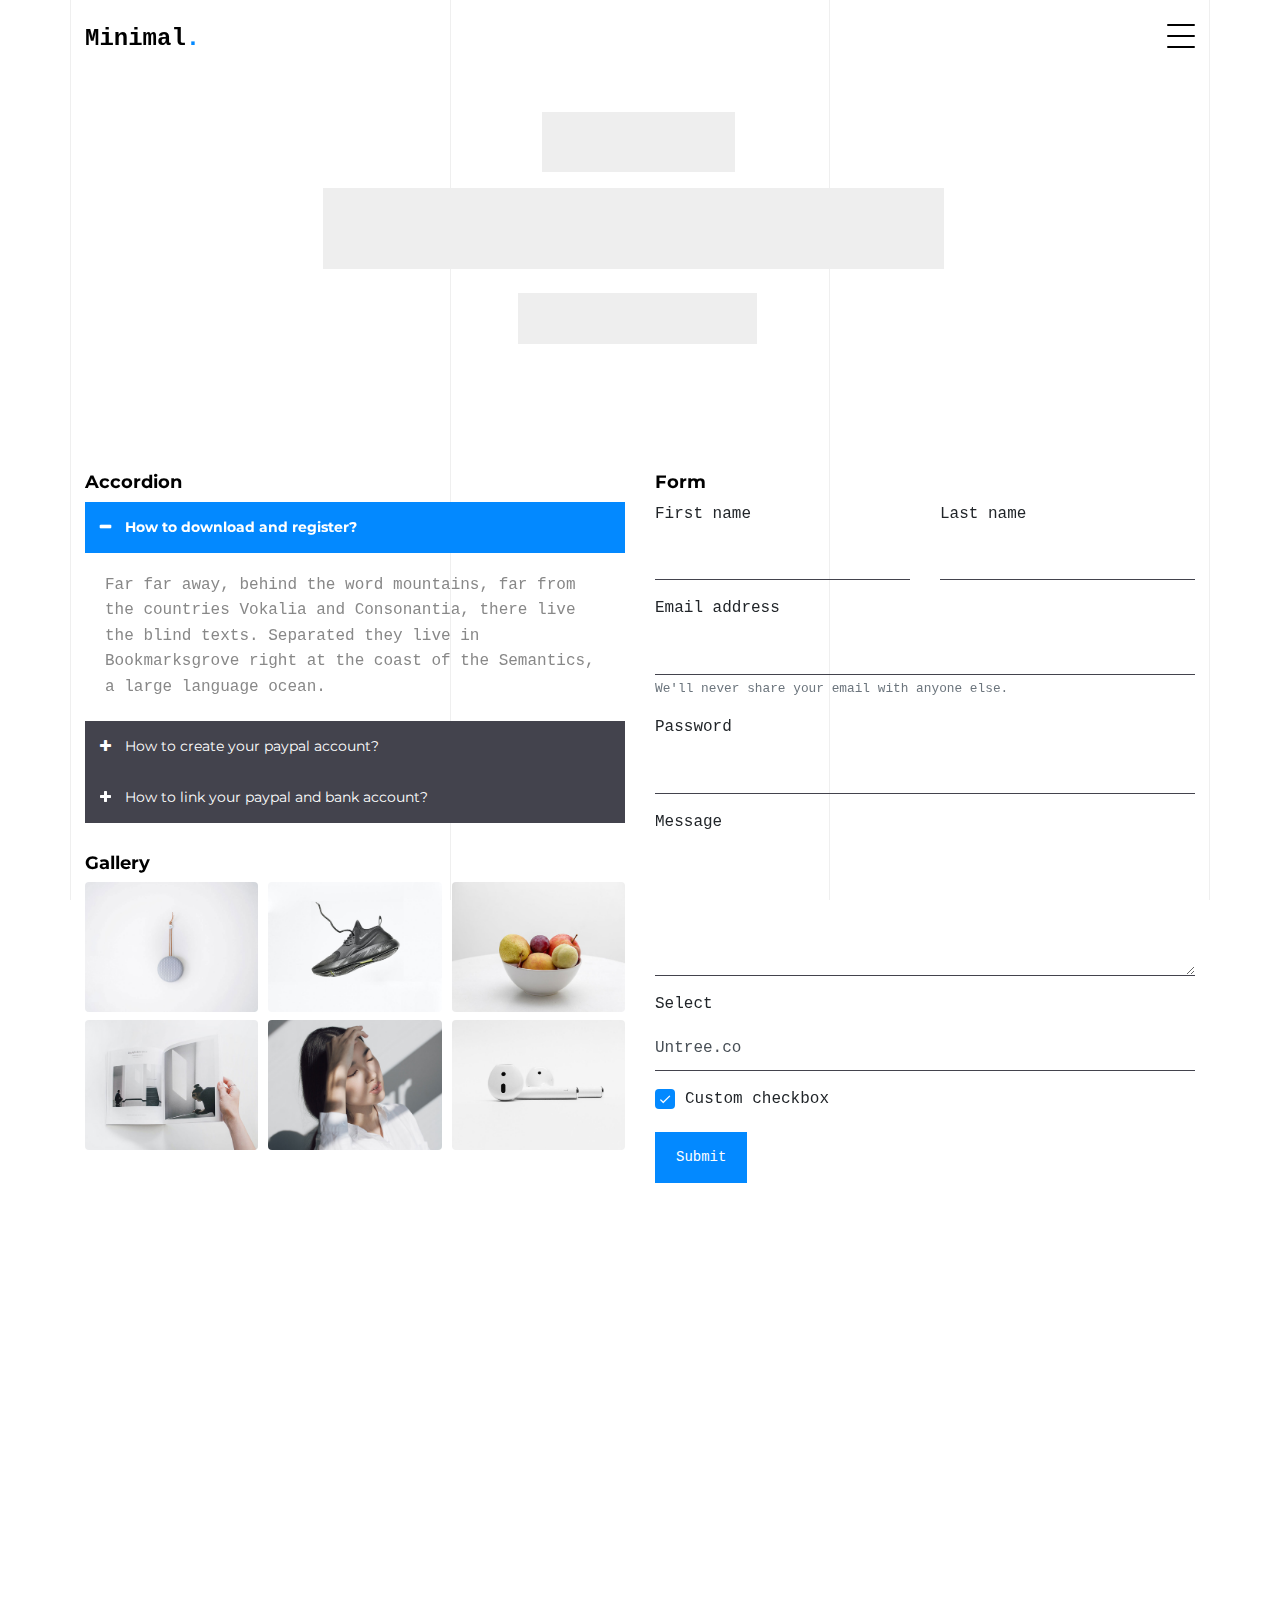
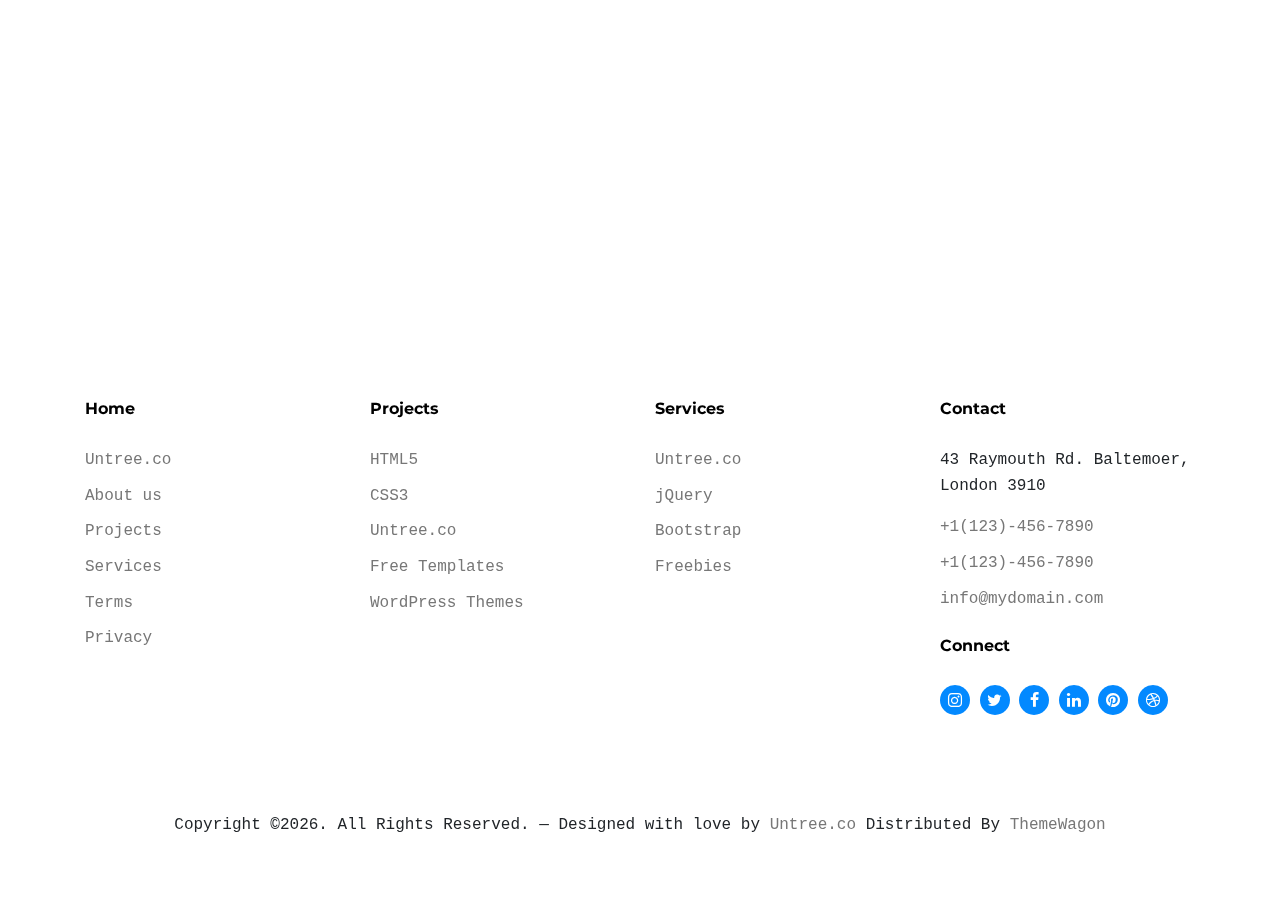
==== elements.html @ ade9a7e7 "Template Test" ====
<!-- /*
* Template Name: Minimal
* Template Author: Untree.co
* Author URI: https://untree.co/
* License: https://creativecommons.org/licenses/by/3.0/
*/ -->
<!doctype html>
<html lang="en">

<head>
  <meta charset="utf-8">
  <meta name="viewport" content="width=device-width, initial-scale=1, shrink-to-fit=no">
  <meta name="author" content="Untree.co">
  <link rel="shortcut icon" href="favicon.png">

  <meta name="description" content="" />
  <meta name="keywords" content="" />

  <link rel="preconnect" href="https://fonts.googleapis.com">
  <link rel="preconnect" href="https://fonts.gstatic.com" crossorigin>
  <link href="https://fonts.googleapis.com/css2?family=Montserrat:wght@400;700&family=PT+Mono&display=swap" rel="stylesheet">

  <link rel="stylesheet" href="css/bootstrap.min.css">
  <link rel="stylesheet" href="css/owl.carousel.min.css">
  <link rel="stylesheet" href="css/owl.theme.default.min.css">
  <link rel="stylesheet" href="css/jquery.fancybox.min.css">
  <link rel="stylesheet" href="fonts/icomoon/style.css">
  <link rel="stylesheet" href="fonts/flaticon/font/flaticon.css">
  <link rel="stylesheet" href="css/aos.css">
  <link rel="stylesheet" href="css/style.css">

  <title>Minimal Free HTML Template by Untree.co</title>
</head>

<body data-spy="scroll" data-target=".site-navbar-target" data-offset="100">

  <div class="lines-wrap">
    <div class="lines-inner">
      <div class="lines"></div>
    </div>
  </div>
  <!-- END lines -->

  <div class="site-mobile-menu site-navbar-target">
    <div class="site-mobile-menu-header">
      <div class="site-mobile-menu-close">
        <span class="icofont-close js-menu-toggle"></span>
      </div>
    </div>
    <div class="site-mobile-menu-body"></div>
  </div>
  
  <nav class="site-nav dark mb-5 site-navbar-target">
    <div class="container">
      <div class="site-navigation">
        <a href="index.html" class="logo m-0">Minimal<span class="text-primary">.</span></a>

        <ul class="js-clone-nav d-none d-lg-inline-none site-menu float-right site-nav-wrap">
          <li><a href="index.html#home-section" class="nav-link active">Home</a></li>
          <li><a href="index.html#portfolio-section">Portfolio</a></li>

          <li class="has-children">
            <a href="index.html#about-section">About</a>
            <ul class="dropdown">
              <li><a href="elements.html">Elements</a></li>
              <li class="has-children">
                <a href="#">Menu Two</a>
                <ul class="dropdown">
                  <li><a href="#">Sub Menu One</a></li>
                  <li><a href="#">Sub Menu Two</a></li>
                  <li><a href="#">Sub Menu Three</a></li>
                </ul>
              </li>
              <li><a href="#">Menu Three</a></li>
            </ul>
          </li>
          <li><a href="index.html#services-section">Services</a></li>
          <li><a href="index.html#contact-section">Contact us</a></li>
        </ul>

        <a href="#" class="burger ml-auto float-right site-menu-toggle js-menu-toggle d-inline-block d-lg-inline-block" data-toggle="collapse" data-target="#main-navbar">
          <span></span>
        </a>

      </div>
    </div>
  </nav>



  <div class="untree_co-section pb-0" id="home-section">
    <div class="container">
      <div class="row justify-content-center text-center">
        <div class="col-md-7">
          <h1 class="heading gsap-reveal-hero mb-3"><strong>Elements</strong></h1>
          <h2 class="subheading gsap-reveal-hero mb-4">
            A minimal, clean, and AJAX driven free portfolio template created by the fine folks at <strong>Untree.co</strong>. Read our <a href="https://untree.co/license" target="_blank">template license</a> here.
          </h2>
          <p class="gsap-reveal-hero"><a href="https://untree.co/" target="_blank" class="btn btn-outline-black">More free templates here</a></p>    
        </div>
      </div>
      
    </div>
  </div>



  <div class="untree_co-section untree_co-section-4 padding-md">
    <div class="container">
      <div class="row">
        <div class="col-lg-12 mx-auto contents ">
          <div class="row">
            <div class="col-lg-6">
              <div class="custom-block" data-aos="fade-up">
                <h2 class="section-title text-black">Accordion</h2>
                <div class="custom-accordion" id="accordion_1">
                  <div class="accordion-item">
                    <h2 class="mb-0">
                      <button class="btn btn-link" type="button" data-toggle="collapse" data-target="#collapseOne" aria-expanded="true" aria-controls="collapseOne">How to download and register?</button>
                    </h2>

                    <div id="collapseOne" class="collapse show" aria-labelledby="headingOne" data-parent="#accordion_1">
                      <div class="accordion-body">
                        Far far away, behind the word mountains, far from the countries Vokalia and Consonantia, there live the blind texts. Separated they live in Bookmarksgrove right at the coast of the Semantics, a large language ocean.
                      </div>
                    </div>
                  </div> <!-- .accordion-item -->

                  <div class="accordion-item">
                    <h2 class="mb-0">
                      <button class="btn btn-link collapsed" type="button" data-toggle="collapse" data-target="#collapseTwo" aria-expanded="false" aria-controls="collapseTwo">How to create your paypal account?</button>
                    </h2>
                    <div id="collapseTwo" class="collapse" aria-labelledby="headingTwo" data-parent="#accordion_1">
                      <div class="accordion-body">
                        A small river named Duden flows by their place and supplies it with the necessary regelialia. It is a paradisematic country, in which roasted parts of sentences fly into your mouth.
                      </div>
                    </div>
                  </div> <!-- .accordion-item -->
                  <div class="accordion-item">
                    <h2 class="mb-0">
                      <button class="btn btn-link collapsed" type="button" data-toggle="collapse" data-target="#collapseThree" aria-expanded="false" aria-controls="collapseThree">How to link your paypal and bank account?</button>
                    </h2>

                    <div id="collapseThree" class="collapse" aria-labelledby="headingThree" data-parent="#accordion_1">
                      <div class="accordion-body">
                        When she reached the first hills of the Italic Mountains, she had a last view back on the skyline of her hometown Bookmarksgrove, the headline of Alphabet Village and the subline of her own road, the Line Lane. Pityful a rethoric question ran over her cheek, then she continued her way.
                      </div>
                    </div>

                  </div> <!-- .accordion-item -->

                </div>
              </div> <!-- END .custom-block -->
              <div class="custom-block" data-aos="fade-up">
                <h2 class="section-title text-black">Gallery</h2>
                <div class="row gutter-v2 gallery">
                  <div class="col-4">
                    <a href="images/gal_1.jpg" class="gal-item" data-fancybox="gal"><img src="images/gal_1.jpg" alt="Image" class="img-fluid"></a>
                  </div>
                  <div class="col-4">
                    <a href="images/gal_2.jpg" class="gal-item" data-fancybox="gal"><img src="images/gal_2.jpg" alt="Image" class="img-fluid"></a>
                  </div>
                  <div class="col-4">
                    <a href="images/gal_3.jpg" class="gal-item" data-fancybox="gal"><img src="images/gal_3.jpg" alt="Image" class="img-fluid"></a>
                  </div>
                  <div class="col-4">
                    <a href="images/gal_4.jpg" class="gal-item" data-fancybox="gal"><img src="images/gal_4.jpg" alt="Image" class="img-fluid"></a>
                  </div>
                  <div class="col-4">
                    <a href="images/gal_5.jpg" class="gal-item" data-fancybox="gal"><img src="images/gal_5.jpg" alt="Image" class="img-fluid"></a>
                  </div>
                  <div class="col-4">
                    <a href="images/gal_6.jpg" class="gal-item" data-fancybox="gal"><img src="images/gal_6.jpg" alt="Image" class="img-fluid"></a>
                  </div>
                </div>
              </div> <!-- END .custom-block -->

              <div class="custom-block" data-aos="fade-up">
                <h2 class="section-title text-black">Video</h2>

                <a href="https://vimeo.com/342333493" data-fancybox class="video-wrap">
                  <span class="play-wrap"><span class="icon-play"></span></span>
                  <img src="images/portfolio_1.jpg" alt="Image" class="img-fluid rounded">
                </a>
              </div> <!-- END .custom-block -->

              <div class="custom-block" data-aos="fade-up">
                <h2 class="section-title text-black mb-3">Check Unordered List</h2>

                <ul class="list-unstyled ul-check primary">
                  <li>Far far away, behind the word</li>
                  <li>Far from the countries Vokalia</li>
                  <li>Separated they live in Bookmarksgrove</li>
                </ul>

              </div> <!-- END .custom-block -->

            </div> <!-- /.col-lg-6 -->
            <div class="col-lg-6">
              <div class="custom-block" data-aos="fade-up" data-aos-delay="100">
                <h2 class="section-title text-black">Form</h2>
                <form class="contact-form">
                  <div class="row">
                    <div class="col-md-6">
                      <div class="form-group">
                        <label class="" for="fname">First name</label>
                        <input type="text" class="form-control" id="fname">
                      </div>
                    </div>
                    <div class="col-md-6">
                      <div class="form-group">
                        <label class="" for="lname">Last name</label>
                        <input type="text" class="form-control" id="lname">
                      </div>
                    </div>
                  </div>
                  <div class="form-group">
                    <label class="" for="email">Email address</label>
                    <input type="email" class="form-control" id="email" aria-describedby="emailHelp">
                    <small id="emailHelp" class="form-text text-muted">We'll never share your email with anyone else.</small>
                  </div>
                  <div class="form-group">
                    <label class="" for="password">Password</label>
                    <input type="password" class="form-control" id="password">
                  </div>
                  <div class="form-group">
                    <label class="" for="message">Message</label>
                    <textarea name="" class="form-control" id="message" cols="30" rows="5"></textarea>
                  </div>
                  <div class="form-group">
                    <label class="" for="select">Select</label>

                    <select name="" id="select" class="custom-select">
                      <option value="">Untree.co</option>
                      <option value="">Offers high quality free template</option>
                    </select>

                  </div>
                  <div class="form-group">
                    <label class="control control--checkbox">
                      <span class="caption">Custom checkbox</span>
                      <input type="checkbox" checked="checked" />
                      <div class="control__indicator"></div>
                    </label>
                  </div>
                  <button type="submit" class="btn btn-primary">Submit</button>
                </form>
              </div>

              <div class="custom-block" data-aos="fade-up">
                <h2 class="section-title text-black">Social Icons</h2>
                <ul class="list-unstyled social-icons light">
                  <li><a href="#"><span class="icon-facebook"></span></a></li>
                  <li><a href="#"><span class="icon-twitter"></span></a></li>
                  <li><a href="#"><span class="icon-linkedin"></span></a></li>
                  <li><a href="#"><span class="icon-google"></span></a></li>
                  <li><a href="#"><span class="icon-play"></span></a></li>
                </ul>
              </div> <!-- END .custom-block -->

              <div class="custom-block" data-aos="fade-up" data-aos-delay="100">
                <h2 class="section-title text-black text-center">Slider</h2>
                <div class="owl-single owl-carousel no-nav">
                  <div class="testimonial mx-auto">
                    <figure class="img-wrap">
                      <img src="images/person_2.jpg" alt="Image" class="img-fluid">
                    </figure>
                    <h3 class="name text-white">Adam Aderson</h3>
                    <blockquote>
                      <p>&ldquo;There live the blind texts. Separated they live in Bookmarksgrove right at the coast of the Semantics, a large language ocean.&rdquo;</p>
                    </blockquote>
                  </div>

                  <div class="testimonial mx-auto">
                    <figure class="img-wrap">
                      <img src="images/person_3.jpg" alt="Image" class="img-fluid">
                    </figure>
                    <h3 class="name text-white">Lukas Devlin</h3>
                    <blockquote>
                      <p>&ldquo;There live the blind texts. Separated they live in Bookmarksgrove right at the coast of the Semantics, a large language ocean.&rdquo;</p>
                    </blockquote>
                  </div>

                  <div class="testimonial mx-auto">
                    <figure class="img-wrap">
                      <img src="images/person_4.jpg" alt="Image" class="img-fluid">
                    </figure>
                    <h3 class="name text-white">Kayla Bryant</h3>
                    <blockquote>
                      <p>&ldquo;There live the blind texts. Separated they live in Bookmarksgrove right at the coast of the Semantics, a large language ocean.&rdquo;</p>
                    </blockquote>
                  </div>

                </div>
              </div>
            </div> <!-- /.col-lg-6 -->
          </div> <!-- /.row -->    


        </div>
      </div>
    </div>
  </div>

  <div class="site-footer">
    <div class="container">

      <div class="row">
        <div class="col-lg-3">
          <div class="widget">
            <h3>Home</h3>
            <ul class="list-unstyled float-left links">
              <li><a href="#">Untree.co</a></li>
              <li><a href="#">About us</a></li>
              <li><a href="#">Projects</a></li>
              <li><a href="#">Services</a></li>
              <li><a href="#">Terms</a></li>
              <li><a href="#">Privacy</a></li>
            </ul>
          </div> <!-- /.widget -->
        </div> <!-- /.col-lg-3 -->

        <div class="col-lg-3">
          <div class="widget">
            <h3>Projects</h3>
            <ul class="list-unstyled float-left links">
              <li><a href="#">HTML5</a></li>
              <li><a href="#">CSS3</a></li>
              <li><a href="#">Untree.co</a></li>
              <li><a href="#">Free Templates</a></li>
              <li><a href="#">WordPress Themes</a></li>
            </ul>
          </div> <!-- /.widget -->
        </div> <!-- /.col-lg-3 -->

        <div class="col-lg-3">
          <div class="widget">
            <h3>Services</h3>
            <ul class="list-unstyled float-left links">
              <li><a href="#">Untree.co</a></li>
              <li><a href="#">jQuery</a></li>
              <li><a href="#">Bootstrap</a></li>
              <li><a href="#">Freebies</a></li>
            </ul>
          </div> <!-- /.widget -->
        </div> <!-- /.col-lg-3 -->


        <div class="col-lg-3">
          <div class="widget">
            <h3>Contact</h3>
            <address>43 Raymouth Rd. Baltemoer, London 3910</address>
            <ul class="list-unstyled links mb-4">
              <li><a href="tel://11234567890">+1(123)-456-7890</a></li>
              <li><a href="tel://11234567890">+1(123)-456-7890</a></li>
              <li><a href="mailto:info@mydomain.com">info@mydomain.com</a></li>
            </ul>

            <h3>Connect</h3>
            <ul class="list-unstyled social">
              <li><a href="#"><span class="icon-instagram"></span></a></li>
              <li><a href="#"><span class="icon-twitter"></span></a></li>
              <li><a href="#"><span class="icon-facebook"></span></a></li>
              <li><a href="#"><span class="icon-linkedin"></span></a></li>
              <li><a href="#"><span class="icon-pinterest"></span></a></li>
              <li><a href="#"><span class="icon-dribbble"></span></a></li>
            </ul>

          </div> <!-- /.widget -->
        </div> <!-- /.col-lg-3 -->

      </div> <!-- /.row -->





      <div class="row mt-5">
        <div class="col-12 text-center">
          <!-- 
              **==========
              NOTE: 
              Please don't remove this copyright link unless you buy the license here https://untree.co/license/  

              **==========
            -->
            <p class="mb-0">Copyright &copy;<script>document.write(new Date().getFullYear());</script>. All Rights Reserved. &mdash; Designed with love by <a href="https://untree.co">Untree.co</a> Distributed By <a href="https://themewagon.com">ThemeWagon</a> <!-- License information: https://untree.co/license/ -->
            </p>

          </div>
        </div>
      </div> <!-- /.container -->
    </div> <!-- /.site-footer -->

    <div id="overlayer"></div>
    <div class="loader">
      <div class="spinner-border" role="status">
        <span class="sr-only">Loading...</span>
      </div>
    </div>

    <script src="js/jquery-3.4.1.min.js"></script>
    <script src="js/popper.min.js"></script>
    <script src="js/bootstrap.min.js"></script>
    <script src="js/owl.carousel.min.js"></script>
    <script src="js/jquery.animateNumber.min.js"></script>
    <script src="js/jquery.waypoints.min.js"></script>
    <script src="js/jquery.fancybox.min.js"></script>
    <script src="js/aos.js"></script>
    <script src="js/wave-animate.js"></script>
    <script src="js/circle-progress.js"></script>
    <script src="js/imagesloaded.pkgd.js"></script>
    <script src="js/isotope.pkgd.min.js"></script>
    <script src="js/jquery.easing.1.3.js"></script>
    <script src="js/TweenMax.min.js"></script>
    <script src="js/ScrollMagic.min.js"></script>
    <script src="js/scrollmagic.animation.gsap.min.js"></script>

    
    <script src="js/custom.js"></script>
    
  </body>

  </html>
---- fonts/icomoon/style.css ----
@font-face {
  font-family: 'icomoon';
  src:  url('fonts/icomoon.eot?10si43');
  src:  url('fonts/icomoon.eot?10si43#iefix') format('embedded-opentype'),
    url('fonts/icomoon.ttf?10si43') format('truetype'),
    url('fonts/icomoon.woff?10si43') format('woff'),
    url('fonts/icomoon.svg?10si43#icomoon') format('svg');
  font-weight: normal;
  font-style: normal;
}

[class^="icon-"], [class*=" icon-"] {
  /* use !important to prevent issues with browser extensions that change fonts */
  font-family: 'icomoon' !important;
  speak: none;
  font-style: normal;
  font-weight: normal;
  font-variant: normal;
  text-transform: none;
  line-height: 1;

  /* Better Font Rendering =========== */
  -webkit-font-smoothing: antialiased;
  -moz-osx-font-smoothing: grayscale;
}

.icon-asterisk:before {
  content: "\f069";
}
.icon-plus:before {
  content: "\f067";
}
.icon-question:before {
  content: "\f128";
}
.icon-minus:before {
  content: "\f068";
}
.icon-glass:before {
  content: "\f000";
}
.icon-music:before {
  content: "\f001";
}
.icon-search:before {
  content: "\f002";
}
.icon-envelope-o:before {
  content: "\f003";
}
.icon-heart:before {
  content: "\f004";
}
.icon-star:before {
  content: "\f005";
}
.icon-star-o:before {
  content: "\f006";
}
.icon-user:before {
  content: "\f007";
}
.icon-film:before {
  content: "\f008";
}
.icon-th-large:before {
  content: "\f009";
}
.icon-th:before {
  content: "\f00a";
}
.icon-th-list:before {
  content: "\f00b";
}
.icon-check:before {
  content: "\f00c";
}
.icon-close:before {
  content: "\f00d";
}
.icon-remove:before {
  content: "\f00d";
}
.icon-times:before {
  content: "\f00d";
}
.icon-search-plus:before {
  content: "\f00e";
}
.icon-search-minus:before {
  content: "\f010";
}
.icon-power-off:before {
  content: "\f011";
}
.icon-signal:before {
  content: "\f012";
}
.icon-cog:before {
  content: "\f013";
}
.icon-gear:before {
  content: "\f013";
}
.icon-trash-o:before {
  content: "\f014";
}
.icon-home:before {
  content: "\f015";
}
.icon-file-o:before {
  content: "\f016";
}
.icon-clock-o:before {
  content: "\f017";
}
.icon-road:before {
  content: "\f018";
}
.icon-download:before {
  content: "\f019";
}
.icon-arrow-circle-o-down:before {
  content: "\f01a";
}
.icon-arrow-circle-o-up:before {
  content: "\f01b";
}
.icon-inbox:before {
  content: "\f01c";
}
.icon-play-circle-o:before {
  content: "\f01d";
}
.icon-repeat:before {
  content: "\f01e";
}
.icon-rotate-right:before {
  content: "\f01e";
}
.icon-refresh:before {
  content: "\f021";
}
.icon-list-alt:before {
  content: "\f022";
}
.icon-lock:before {
  content: "\f023";
}
.icon-flag:before {
  content: "\f024";
}
.icon-headphones:before {
  content: "\f025";
}
.icon-volume-off:before {
  content: "\f026";
}
.icon-volume-down:before {
  content: "\f027";
}
.icon-volume-up:before {
  content: "\f028";
}
.icon-qrcode:before {
  content: "\f029";
}
.icon-barcode:before {
  content: "\f02a";
}
.icon-tag:before {
  content: "\f02b";
}
.icon-tags:before {
  content: "\f02c";
}
.icon-book:before {
  content: "\f02d";
}
.icon-bookmark:before {
  content: "\f02e";
}
.icon-print:before {
  content: "\f02f";
}
.icon-camera:before {
  content: "\f030";
}
.icon-font:before {
  content: "\f031";
}
.icon-bold:before {
  content: "\f032";
}
.icon-italic:before {
  content: "\f033";
}
.icon-text-height:before {
  content: "\f034";
}
.icon-text-width:before {
  content: "\f035";
}
.icon-align-left:before {
  content: "\f036";
}
.icon-align-center:before {
  content: "\f037";
}
.icon-align-right:before {
  content: "\f038";
}
.icon-align-justify:before {
  content: "\f039";
}
.icon-list:before {
  content: "\f03a";
}
.icon-dedent:before {
  content: "\f03b";
}
.icon-outdent:before {
  content: "\f03b";
}
.icon-indent:before {
  content: "\f03c";
}
.icon-video-camera:before {
  content: "\f03d";
}
.icon-image:before {
  content: "\f03e";
}
.icon-photo:before {
  content: "\f03e";
}
.icon-picture-o:before {
  content: "\f03e";
}
.icon-pencil:before {
  content: "\f040";
}
.icon-map-marker:before {
  content: "\f041";
}
.icon-adjust:before {
  content: "\f042";
}
.icon-tint:before {
  content: "\f043";
}
.icon-edit:before {
  content: "\f044";
}
.icon-pencil-square-o:before {
  content: "\f044";
}
.icon-share-square-o:before {
  content: "\f045";
}
.icon-check-square-o:before {
  content: "\f046";
}
.icon-arrows:before {
  content: "\f047";
}
.icon-step-backward:before {
  content: "\f048";
}
.icon-fast-backward:before {
  content: "\f049";
}
.icon-backward:before {
  content: "\f04a";
}
.icon-play:before {
  content: "\f04b";
}
.icon-pause:before {
  content: "\f04c";
}
.icon-stop:before {
  content: "\f04d";
}
.icon-forward:before {
  content: "\f04e";
}
.icon-fast-forward:before {
  content: "\f050";
}
.icon-step-forward:before {
  content: "\f051";
}
.icon-eject:before {
  content: "\f052";
}
.icon-chevron-left:before {
  content: "\f053";
}
.icon-chevron-right:before {
  content: "\f054";
}
.icon-plus-circle:before {
  content: "\f055";
}
.icon-minus-circle:before {
  content: "\f056";
}
.icon-times-circle:before {
  content: "\f057";
}
.icon-check-circle:before {
  content: "\f058";
}
.icon-question-circle:before {
  content: "\f059";
}
.icon-info-circle:before {
  content: "\f05a";
}
.icon-crosshairs:before {
  content: "\f05b";
}
.icon-times-circle-o:before {
  content: "\f05c";
}
.icon-check-circle-o:before {
  content: "\f05d";
}
.icon-ban:before {
  content: "\f05e";
}
.icon-arrow-left:before {
  content: "\f060";
}
.icon-arrow-right:before {
  content: "\f061";
}
.icon-arrow-up:before {
  content: "\f062";
}
.icon-arrow-down:before {
  content: "\f063";
}
.icon-mail-forward:before {
  content: "\f064";
}
.icon-share:before {
  content: "\f064";
}
.icon-expand:before {
  content: "\f065";
}
.icon-compress:before {
  content: "\f066";
}
.icon-exclamation-circle:before {
  content: "\f06a";
}
.icon-gift:before {
  content: "\f06b";
}
.icon-leaf:before {
  content: "\f06c";
}
.icon-fire:before {
  content: "\f06d";
}
.icon-eye:before {
  content: "\f06e";
}
.icon-eye-slash:before {
  content: "\f070";
}
.icon-exclamation-triangle:before {
  content: "\f071";
}
.icon-warning:before {
  content: "\f071";
}
.icon-plane:before {
  content: "\f072";
}
.icon-calendar:before {
  content: "\f073";
}
.icon-random:before {
  content: "\f074";
}
.icon-comment:before {
  content: "\f075";
}
.icon-magnet:before {
  content: "\f076";
}
.icon-chevron-up:before {
  content: "\f077";
}
.icon-chevron-down:before {
  content: "\f078";
}
.icon-retweet:before {
  content: "\f079";
}
.icon-shopping-cart:before {
  content: "\f07a";
}
.icon-folder:before {
  content: "\f07b";
}
.icon-folder-open:before {
  content: "\f07c";
}
.icon-arrows-v:before {
  content: "\f07d";
}
.icon-arrows-h:before {
  content: "\f07e";
}
.icon-bar-chart:before {
  content: "\f080";
}
.icon-bar-chart-o:before {
  content: "\f080";
}
.icon-twitter-square:before {
  content: "\f081";
}
.icon-facebook-square:before {
  content: "\f082";
}
.icon-camera-retro:before {
  content: "\f083";
}
.icon-key:before {
  content: "\f084";
}
.icon-cogs:before {
  content: "\f085";
}
.icon-gears:before {
  content: "\f085";
}
.icon-comments:before {
  content: "\f086";
}
.icon-thumbs-o-up:before {
  content: "\f087";
}
.icon-thumbs-o-down:before {
  content: "\f088";
}
.icon-star-half:before {
  content: "\f089";
}
.icon-heart-o:before {
  content: "\f08a";
}
.icon-sign-out:before {
  content: "\f08b";
}
.icon-linkedin-square:before {
  content: "\f08c";
}
.icon-thumb-tack:before {
  content: "\f08d";
}
.icon-external-link:before {
  content: "\f08e";
}
.icon-sign-in:before {
  content: "\f090";
}
.icon-trophy:before {
  content: "\f091";
}
.icon-github-square:before {
  content: "\f092";
}
.icon-upload:before {
  content: "\f093";
}
.icon-lemon-o:before {
  content: "\f094";
}
.icon-phone:before {
  content: "\f095";
}
.icon-square-o:before {
  content: "\f096";
}
.icon-bookmark-o:before {
  content: "\f097";
}
.icon-phone-square:before {
  content: "\f098";
}
.icon-twitter:before {
  content: "\f099";
}
.icon-facebook:before {
  content: "\f09a";
}
.icon-facebook-f:before {
  content: "\f09a";
}
.icon-github:before {
  content: "\f09b";
}
.icon-unlock:before {
  content: "\f09c";
}
.icon-credit-card:before {
  content: "\f09d";
}
.icon-feed:before {
  content: "\f09e";
}
.icon-rss:before {
  content: "\f09e";
}
.icon-hdd-o:before {
  content: "\f0a0";
}
.icon-bullhorn:before {
  content: "\f0a1";
}
.icon-bell-o:before {
  content: "\f0a2";
}
.icon-certificate:before {
  content: "\f0a3";
}
.icon-hand-o-right:before {
  content: "\f0a4";
}
.icon-hand-o-left:before {
  content: "\f0a5";
}
.icon-hand-o-up:before {
  content: "\f0a6";
}
.icon-hand-o-down:before {
  content: "\f0a7";
}
.icon-arrow-circle-left:before {
  content: "\f0a8";
}
.icon-arrow-circle-right:before {
  content: "\f0a9";
}
.icon-arrow-circle-up:before {
  content: "\f0aa";
}
.icon-arrow-circle-down:before {
  content: "\f0ab";
}
.icon-globe:before {
  content: "\f0ac";
}
.icon-wrench:before {
  content: "\f0ad";
}
.icon-tasks:before {
  content: "\f0ae";
}
.icon-filter:before {
  content: "\f0b0";
}
.icon-briefcase:before {
  content: "\f0b1";
}
.icon-arrows-alt:before {
  content: "\f0b2";
}
.icon-group:before {
  content: "\f0c0";
}
.icon-users:before {
  content: "\f0c0";
}
.icon-chain:before {
  content: "\f0c1";
}
.icon-link:before {
  content: "\f0c1";
}
.icon-cloud:before {
  content: "\f0c2";
}
.icon-flask:before {
  content: "\f0c3";
}
.icon-cut:before {
  content: "\f0c4";
}
.icon-scissors:before {
  content: "\f0c4";
}
.icon-copy:before {
  content: "\f0c5";
}
.icon-files-o:before {
  content: "\f0c5";
}
.icon-paperclip:before {
  content: "\f0c6";
}
.icon-floppy-o:before {
  content: "\f0c7";
}
.icon-save:before {
  content: "\f0c7";
}
.icon-square:before {
  content: "\f0c8";
}
.icon-bars:before {
  content: "\f0c9";
}
.icon-navicon:before {
  content: "\f0c9";
}
.icon-reorder:before {
  content: "\f0c9";
}
.icon-list-ul:before {
  content: "\f0ca";
}
.icon-list-ol:before {
  content: "\f0cb";
}
.icon-strikethrough:before {
  content: "\f0cc";
}
.icon-underline:before {
  content: "\f0cd";
}
.icon-table:before {
  content: "\f0ce";
}
.icon-magic:before {
  content: "\f0d0";
}
.icon-truck:before {
  content: "\f0d1";
}
.icon-pinterest:before {
  content: "\f0d2";
}
.icon-pinterest-square:before {
  content: "\f0d3";
}
.icon-google-plus-square:before {
  content: "\f0d4";
}
.icon-google-plus:before {
  content: "\f0d5";
}
.icon-money:before {
  content: "\f0d6";
}
.icon-caret-down:before {
  content: "\f0d7";
}
.icon-caret-up:before {
  content: "\f0d8";
}
.icon-caret-left:before {
  content: "\f0d9";
}
.icon-caret-right:before {
  content: "\f0da";
}
.icon-columns:before {
  content: "\f0db";
}
.icon-sort:before {
  content: "\f0dc";
}
.icon-unsorted:before {
  content: "\f0dc";
}
.icon-sort-desc:before {
  content: "\f0dd";
}
.icon-sort-down:before {
  content: "\f0dd";
}
.icon-sort-asc:before {
  content: "\f0de";
}
.icon-sort-up:before {
  content: "\f0de";
}
.icon-envelope:before {
  content: "\f0e0";
}
.icon-linkedin:before {
  content: "\f0e1";
}
.icon-rotate-left:before {
  content: "\f0e2";
}
.icon-undo:before {
  content: "\f0e2";
}
.icon-gavel:before {
  content: "\f0e3";
}
.icon-legal:before {
  content: "\f0e3";
}
.icon-dashboard:before {
  content: "\f0e4";
}
.icon-tachometer:before {
  content: "\f0e4";
}
.icon-comment-o:before {
  content: "\f0e5";
}
.icon-comments-o:before {
  content: "\f0e6";
}
.icon-bolt:before {
  content: "\f0e7";
}
.icon-flash:before {
  content: "\f0e7";
}
.icon-sitemap:before {
  content: "\f0e8";
}
.icon-umbrella:before {
  content: "\f0e9";
}
.icon-clipboard:before {
  content: "\f0ea";
}
.icon-paste:before {
  content: "\f0ea";
}
.icon-lightbulb-o:before {
  content: "\f0eb";
}
.icon-exchange:before {
  content: "\f0ec";
}
.icon-cloud-download:before {
  content: "\f0ed";
}
.icon-cloud-upload:before {
  content: "\f0ee";
}
.icon-user-md:before {
  content: "\f0f0";
}
.icon-stethoscope:before {
  content: "\f0f1";
}
.icon-suitcase:before {
  content: "\f0f2";
}
.icon-bell:before {
  content: "\f0f3";
}
.icon-coffee:before {
  content: "\f0f4";
}
.icon-cutlery:before {
  content: "\f0f5";
}
.icon-file-text-o:before {
  content: "\f0f6";
}
.icon-building-o:before {
  content: "\f0f7";
}
.icon-hospital-o:before {
  content: "\f0f8";
}
.icon-ambulance:before {
  content: "\f0f9";
}
.icon-medkit:before {
  content: "\f0fa";
}
.icon-fighter-jet:before {
  content: "\f0fb";
}
.icon-beer:before {
  content: "\f0fc";
}
.icon-h-square:before {
  content: "\f0fd";
}
.icon-plus-square:before {
  content: "\f0fe";
}
.icon-angle-double-left:before {
  content: "\f100";
}
.icon-angle-double-right:before {
  content: "\f101";
}
.icon-angle-double-up:before {
  content: "\f102";
}
.icon-angle-double-down:before {
  content: "\f103";
}
.icon-angle-left:before {
  content: "\f104";
}
.icon-angle-right:before {
  content: "\f105";
}
.icon-angle-up:before {
  content: "\f106";
}
.icon-angle-down:before {
  content: "\f107";
}
.icon-desktop:before {
  content: "\f108";
}
.icon-laptop:before {
  content: "\f109";
}
.icon-tablet:before {
  content: "\f10a";
}
.icon-mobile:before {
  content: "\f10b";
}
.icon-mobile-phone:before {
  content: "\f10b";
}
.icon-circle-o:before {
  content: "\f10c";
}
.icon-quote-left:before {
  content: "\f10d";
}
.icon-quote-right:before {
  content: "\f10e";
}
.icon-spinner:before {
  content: "\f110";
}
.icon-circle:before {
  content: "\f111";
}
.icon-mail-reply:before {
  content: "\f112";
}
.icon-reply:before {
  content: "\f112";
}
.icon-github-alt:before {
  content: "\f113";
}
.icon-folder-o:before {
  content: "\f114";
}
.icon-folder-open-o:before {
  content: "\f115";
}
.icon-smile-o:before {
  content: "\f118";
}
.icon-frown-o:before {
  content: "\f119";
}
.icon-meh-o:before {
  content: "\f11a";
}
.icon-gamepad:before {
  content: "\f11b";
}
.icon-keyboard-o:before {
  content: "\f11c";
}
.icon-flag-o:before {
  content: "\f11d";
}
.icon-flag-checkered:before {
  content: "\f11e";
}
.icon-terminal:before {
  content: "\f120";
}
.icon-code:before {
  content: "\f121";
}
.icon-mail-reply-all:before {
  content: "\f122";
}
.icon-reply-all:before {
  content: "\f122";
}
.icon-star-half-empty:before {
  content: "\f123";
}
.icon-star-half-full:before {
  content: "\f123";
}
.icon-star-half-o:before {
  content: "\f123";
}
.icon-location-arrow:before {
  content: "\f124";
}
.icon-crop:before {
  content: "\f125";
}
.icon-code-fork:before {
  content: "\f126";
}
.icon-chain-broken:before {
  content: "\f127";
}
.icon-unlink:before {
  content: "\f127";
}
.icon-info:before {
  content: "\f129";
}
.icon-exclamation:before {
  content: "\f12a";
}
.icon-superscript:before {
  content: "\f12b";
}
.icon-subscript:before {
  content: "\f12c";
}
.icon-eraser:before {
  content: "\f12d";
}
.icon-puzzle-piece:before {
  content: "\f12e";
}
.icon-microphone:before {
  content: "\f130";
}
.icon-microphone-slash:before {
  content: "\f131";
}
.icon-shield:before {
  content: "\f132";
}
.icon-calendar-o:before {
  content: "\f133";
}
.icon-fire-extinguisher:before {
  content: "\f134";
}
.icon-rocket:before {
  content: "\f135";
}
.icon-maxcdn:before {
  content: "\f136";
}
.icon-chevron-circle-left:before {
  content: "\f137";
}
.icon-chevron-circle-right:before {
  content: "\f138";
}
.icon-chevron-circle-up:before {
  content: "\f139";
}
.icon-chevron-circle-down:before {
  content: "\f13a";
}
.icon-html5:before {
  content: "\f13b";
}
.icon-css3:before {
  content: "\f13c";
}
.icon-anchor:before {
  content: "\f13d";
}
.icon-unlock-alt:before {
  content: "\f13e";
}
.icon-bullseye:before {
  content: "\f140";
}
.icon-ellipsis-h:before {
  content: "\f141";
}
.icon-ellipsis-v:before {
  content: "\f142";
}
.icon-rss-square:before {
  content: "\f143";
}
.icon-play-circle:before {
  content: "\f144";
}
.icon-ticket:before {
  content: "\f145";
}
.icon-minus-square:before {
  content: "\f146";
}
.icon-minus-square-o:before {
  content: "\f147";
}
.icon-level-up:before {
  content: "\f148";
}
.icon-level-down:before {
  content: "\f149";
}
.icon-check-square:before {
  content: "\f14a";
}
.icon-pencil-square:before {
  content: "\f14b";
}
.icon-external-link-square:before {
  content: "\f14c";
}
.icon-share-square:before {
  content: "\f14d";
}
.icon-compass:before {
  content: "\f14e";
}
.icon-caret-square-o-down:before {
  content: "\f150";
}
.icon-toggle-down:before {
  content: "\f150";
}
.icon-caret-square-o-up:before {
  content: "\f151";
}
.icon-toggle-up:before {
  content: "\f151";
}
.icon-caret-square-o-right:before {
  content: "\f152";
}
.icon-toggle-right:before {
  content: "\f152";
}
.icon-eur:before {
  content: "\f153";
}
.icon-euro:before {
  content: "\f153";
}
.icon-gbp:before {
  content: "\f154";
}
.icon-dollar:before {
  content: "\f155";
}
.icon-usd:before {
  content: "\f155";
}
.icon-inr:before {
  content: "\f156";
}
.icon-rupee:before {
  content: "\f156";
}
.icon-cny:before {
  content: "\f157";
}
.icon-jpy:before {
  content: "\f157";
}
.icon-rmb:before {
  content: "\f157";
}
.icon-yen:before {
  content: "\f157";
}
.icon-rouble:before {
  content: "\f158";
}
.icon-rub:before {
  content: "\f158";
}
.icon-ruble:before {
  content: "\f158";
}
.icon-krw:before {
  content: "\f159";
}
.icon-won:before {
  content: "\f159";
}
.icon-bitcoin:before {
  content: "\f15a";
}
.icon-btc:before {
  content: "\f15a";
}
.icon-file:before {
  content: "\f15b";
}
.icon-file-text:before {
  content: "\f15c";
}
.icon-sort-alpha-asc:before {
  content: "\f15d";
}
.icon-sort-alpha-desc:before {
  content: "\f15e";
}
.icon-sort-amount-asc:before {
  content: "\f160";
}
.icon-sort-amount-desc:before {
  content: "\f161";
}
.icon-sort-numeric-asc:before {
  content: "\f162";
}
.icon-sort-numeric-desc:before {
  content: "\f163";
}
.icon-thumbs-up:before {
  content: "\f164";
}
.icon-thumbs-down:before {
  content: "\f165";
}
.icon-youtube-square:before {
  content: "\f166";
}
.icon-youtube:before {
  content: "\f167";
}
.icon-xing:before {
  content: "\f168";
}
.icon-xing-square:before {
  content: "\f169";
}
.icon-youtube-play:before {
  content: "\f16a";
}
.icon-dropbox:before {
  content: "\f16b";
}
.icon-stack-overflow:before {
  content: "\f16c";
}
.icon-instagram:before {
  content: "\f16d";
}
.icon-flickr:before {
  content: "\f16e";
}
.icon-adn:before {
  content: "\f170";
}
.icon-bitbucket:before {
  content: "\f171";
}
.icon-bitbucket-square:before {
  content: "\f172";
}
.icon-tumblr:before {
  content: "\f173";
}
.icon-tumblr-square:before {
  content: "\f174";
}
.icon-long-arrow-down:before {
  content: "\f175";
}
.icon-long-arrow-up:before {
  content: "\f176";
}
.icon-long-arrow-left:before {
  content: "\f177";
}
.icon-long-arrow-right:before {
  content: "\f178";
}
.icon-apple:before {
  content: "\f179";
}
.icon-windows:before {
  content: "\f17a";
}
.icon-android:before {
  content: "\f17b";
}
.icon-linux:before {
  content: "\f17c";
}
.icon-dribbble:before {
  content: "\f17d";
}
.icon-skype:before {
  content: "\f17e";
}
.icon-foursquare:before {
  content: "\f180";
}
.icon-trello:before {
  content: "\f181";
}
.icon-female:before {
  content: "\f182";
}
.icon-male:before {
  content: "\f183";
}
.icon-gittip:before {
  content: "\f184";
}
.icon-gratipay:before {
  content: "\f184";
}
.icon-sun-o:before {
  content: "\f185";
}
.icon-moon-o:before {
  content: "\f186";
}
.icon-archive:before {
  content: "\f187";
}
.icon-bug:before {
  content: "\f188";
}
.icon-vk:before {
  content: "\f189";
}
.icon-weibo:before {
  content: "\f18a";
}
.icon-renren:before {
  content: "\f18b";
}
.icon-pagelines:before {
  content: "\f18c";
}
.icon-stack-exchange:before {
  content: "\f18d";
}
.icon-arrow-circle-o-right:before {
  content: "\f18e";
}
.icon-arrow-circle-o-left:before {
  content: "\f190";
}
.icon-caret-square-o-left:before {
  content: "\f191";
}
.icon-toggle-left:before {
  content: "\f191";
}
.icon-dot-circle-o:before {
  content: "\f192";
}
.icon-wheelchair:before {
  content: "\f193";
}
.icon-vimeo-square:before {
  content: "\f194";
}
.icon-try:before {
  content: "\f195";
}
.icon-turkish-lira:before {
  content: "\f195";
}
.icon-plus-square-o:before {
  content: "\f196";
}
.icon-space-shuttle:before {
  content: "\f197";
}
.icon-slack:before {
  content: "\f198";
}
.icon-envelope-square:before {
  content: "\f199";
}
.icon-wordpress:before {
  content: "\f19a";
}
.icon-openid:before {
  content: "\f19b";
}
.icon-bank:before {
  content: "\f19c";
}
.icon-institution:before {
  content: "\f19c";
}
.icon-university:before {
  content: "\f19c";
}
.icon-graduation-cap:before {
  content: "\f19d";
}
.icon-mortar-board:before {
  content: "\f19d";
}
.icon-yahoo:before {
  content: "\f19e";
}
.icon-google:before {
  content: "\f1a0";
}
.icon-reddit:before {
  content: "\f1a1";
}
.icon-reddit-square:before {
  content: "\f1a2";
}
.icon-stumbleupon-circle:before {
  content: "\f1a3";
}
.icon-stumbleupon:before {
  content: "\f1a4";
}
.icon-delicious:before {
  content: "\f1a5";
}
.icon-digg:before {
  content: "\f1a6";
}
.icon-pied-piper-pp:before {
  content: "\f1a7";
}
.icon-pied-piper-alt:before {
  content: "\f1a8";
}
.icon-drupal:before {
  content: "\f1a9";
}
.icon-joomla:before {
  content: "\f1aa";
}
.icon-language:before {
  content: "\f1ab";
}
.icon-fax:before {
  content: "\f1ac";
}
.icon-building:before {
  content: "\f1ad";
}
.icon-child:before {
  content: "\f1ae";
}
.icon-paw:before {
  content: "\f1b0";
}
.icon-spoon:before {
  content: "\f1b1";
}
.icon-cube:before {
  content: "\f1b2";
}
.icon-cubes:before {
  content: "\f1b3";
}
.icon-behance:before {
  content: "\f1b4";
}
.icon-behance-square:before {
  content: "\f1b5";
}
.icon-steam:before {
  content: "\f1b6";
}
.icon-steam-square:before {
  content: "\f1b7";
}
.icon-recycle:before {
  content: "\f1b8";
}
.icon-automobile:before {
  content: "\f1b9";
}
.icon-car:before {
  content: "\f1b9";
}
.icon-cab:before {
  content: "\f1ba";
}
.icon-taxi:before {
  content: "\f1ba";
}
.icon-tree:before {
  content: "\f1bb";
}
.icon-spotify:before {
  content: "\f1bc";
}
.icon-deviantart:before {
  content: "\f1bd";
}
.icon-soundcloud:before {
  content: "\f1be";
}
.icon-database:before {
  content: "\f1c0";
}
.icon-file-pdf-o:before {
  content: "\f1c1";
}
.icon-file-word-o:before {
  content: "\f1c2";
}
.icon-file-excel-o:before {
  content: "\f1c3";
}
.icon-file-powerpoint-o:before {
  content: "\f1c4";
}
.icon-file-image-o:before {
  content: "\f1c5";
}
.icon-file-photo-o:before {
  content: "\f1c5";
}
.icon-file-picture-o:before {
  content: "\f1c5";
}
.icon-file-archive-o:before {
  content: "\f1c6";
}
.icon-file-zip-o:before {
  content: "\f1c6";
}
.icon-file-audio-o:before {
  content: "\f1c7";
}
.icon-file-sound-o:before {
  content: "\f1c7";
}
.icon-file-movie-o:before {
  content: "\f1c8";
}
.icon-file-video-o:before {
  content: "\f1c8";
}
.icon-file-code-o:before {
  content: "\f1c9";
}
.icon-vine:before {
  content: "\f1ca";
}
.icon-codepen:before {
  content: "\f1cb";
}
.icon-jsfiddle:before {
  content: "\f1cc";
}
.icon-life-bouy:before {
  content: "\f1cd";
}
.icon-life-buoy:before {
  content: "\f1cd";
}
.icon-life-ring:before {
  content: "\f1cd";
}
.icon-life-saver:before {
  content: "\f1cd";
}
.icon-support:before {
  content: "\f1cd";
}
.icon-circle-o-notch:before {
  content: "\f1ce";
}
.icon-ra:before {
  content: "\f1d0";
}
.icon-rebel:before {
  content: "\f1d0";
}
.icon-resistance:before {
  content: "\f1d0";
}
.icon-empire:before {
  content: "\f1d1";
}
.icon-ge:before {
  content: "\f1d1";
}
.icon-git-square:before {
  content: "\f1d2";
}
.icon-git:before {
  content: "\f1d3";
}
.icon-hacker-news:before {
  content: "\f1d4";
}
.icon-y-combinator-square:before {
  content: "\f1d4";
}
.icon-yc-square:before {
  content: "\f1d4";
}
.icon-tencent-weibo:before {
  content: "\f1d5";
}
.icon-qq:before {
  content: "\f1d6";
}
.icon-wechat:before {
  content: "\f1d7";
}
.icon-weixin:before {
  content: "\f1d7";
}
.icon-paper-plane:before {
  content: "\f1d8";
}
.icon-send:before {
  content: "\f1d8";
}
.icon-paper-plane-o:before {
  content: "\f1d9";
}
.icon-send-o:before {
  content: "\f1d9";
}
.icon-history:before {
  content: "\f1da";
}
.icon-circle-thin:before {
  content: "\f1db";
}
.icon-header:before {
  content: "\f1dc";
}
.icon-paragraph:before {
  content: "\f1dd";
}
.icon-sliders:before {
  content: "\f1de";
}
.icon-share-alt:before {
  content: "\f1e0";
}
.icon-share-alt-square:before {
  content: "\f1e1";
}
.icon-bomb:before {
  content: "\f1e2";
}
.icon-futbol-o:before {
  content: "\f1e3";
}
.icon-soccer-ball-o:before {
  content: "\f1e3";
}
.icon-tty:before {
  content: "\f1e4";
}
.icon-binoculars:before {
  content: "\f1e5";
}
.icon-plug:before {
  content: "\f1e6";
}
.icon-slideshare:before {
  content: "\f1e7";
}
.icon-twitch:before {
  content: "\f1e8";
}
.icon-yelp:before {
  content: "\f1e9";
}
.icon-newspaper-o:before {
  content: "\f1ea";
}
.icon-wifi:before {
  content: "\f1eb";
}
.icon-calculator:before {
  content: "\f1ec";
}
.icon-paypal:before {
  content: "\f1ed";
}
.icon-google-wallet:before {
  content: "\f1ee";
}
.icon-cc-visa:before {
  content: "\f1f0";
}
.icon-cc-mastercard:before {
  content: "\f1f1";
}
.icon-cc-discover:before {
  content: "\f1f2";
}
.icon-cc-amex:before {
  content: "\f1f3";
}
.icon-cc-paypal:before {
  content: "\f1f4";
}
.icon-cc-stripe:before {
  content: "\f1f5";
}
.icon-bell-slash:before {
  content: "\f1f6";
}
.icon-bell-slash-o:before {
  content: "\f1f7";
}
.icon-trash:before {
  content: "\f1f8";
}
.icon-copyright:before {
  content: "\f1f9";
}
.icon-at:before {
  content: "\f1fa";
}
.icon-eyedropper:before {
  content: "\f1fb";
}
.icon-paint-brush:before {
  content: "\f1fc";
}
.icon-birthday-cake:before {
  content: "\f1fd";
}
.icon-area-chart:before {
  content: "\f1fe";
}
.icon-pie-chart:before {
  content: "\f200";
}
.icon-line-chart:before {
  content: "\f201";
}
.icon-lastfm:before {
  content: "\f202";
}
.icon-lastfm-square:before {
  content: "\f203";
}
.icon-toggle-off:before {
  content: "\f204";
}
.icon-toggle-on:before {
  content: "\f205";
}
.icon-bicycle:before {
  content: "\f206";
}
.icon-bus:before {
  content: "\f207";
}
.icon-ioxhost:before {
  content: "\f208";
}
.icon-angellist:before {
  content: "\f209";
}
.icon-cc:before {
  content: "\f20a";
}
.icon-ils:before {
  content: "\f20b";
}
.icon-shekel:before {
  content: "\f20b";
}
.icon-sheqel:before {
  content: "\f20b";
}
.icon-meanpath:before {
  content: "\f20c";
}
.icon-buysellads:before {
  content: "\f20d";
}
.icon-connectdevelop:before {
  content: "\f20e";
}
.icon-dashcube:before {
  content: "\f210";
}
.icon-forumbee:before {
  content: "\f211";
}
.icon-leanpub:before {
  content: "\f212";
}
.icon-sellsy:before {
  content: "\f213";
}
.icon-shirtsinbulk:before {
  content: "\f214";
}
.icon-simplybuilt:before {
  content: "\f215";
}
.icon-skyatlas:before {
  content: "\f216";
}
.icon-cart-plus:before {
  content: "\f217";
}
.icon-cart-arrow-down:before {
  content: "\f218";
}
.icon-diamond:before {
  content: "\f219";
}
.icon-ship:before {
  content: "\f21a";
}
.icon-user-secret:before {
  content: "\f21b";
}
.icon-motorcycle:before {
  content: "\f21c";
}
.icon-street-view:before {
  content: "\f21d";
}
.icon-heartbeat:before {
  content: "\f21e";
}
.icon-venus:before {
  content: "\f221";
}
.icon-mars:before {
  content: "\f222";
}
.icon-mercury:before {
  content: "\f223";
}
.icon-intersex:before {
  content: "\f224";
}
.icon-transgender:before {
  content: "\f224";
}
.icon-transgender-alt:before {
  content: "\f225";
}
.icon-venus-double:before {
  content: "\f226";
}
.icon-mars-double:before {
  content: "\f227";
}
.icon-venus-mars:before {
  content: "\f228";
}
.icon-mars-stroke:before {
  content: "\f229";
}
.icon-mars-stroke-v:before {
  content: "\f22a";
}
.icon-mars-stroke-h:before {
  content: "\f22b";
}
.icon-neuter:before {
  content: "\f22c";
}
.icon-genderless:before {
  content: "\f22d";
}
.icon-facebook-official:before {
  content: "\f230";
}
.icon-pinterest-p:before {
  content: "\f231";
}
.icon-whatsapp:before {
  content: "\f232";
}
.icon-server:before {
  content: "\f233";
}
.icon-user-plus:before {
  content: "\f234";
}
.icon-user-times:before {
  content: "\f235";
}
.icon-bed:before {
  content: "\f236";
}
.icon-hotel:before {
  content: "\f236";
}
.icon-viacoin:before {
  content: "\f237";
}
.icon-train:before {
  content: "\f238";
}
.icon-subway:before {
  content: "\f239";
}
.icon-medium:before {
  content: "\f23a";
}
.icon-y-combinator:before {
  content: "\f23b";
}
.icon-yc:before {
  content: "\f23b";
}
.icon-optin-monster:before {
  content: "\f23c";
}
.icon-opencart:before {
  content: "\f23d";
}
.icon-expeditedssl:before {
  content: "\f23e";
}
.icon-battery:before {
  content: "\f240";
}
.icon-battery-4:before {
  content: "\f240";
}
.icon-battery-full:before {
  content: "\f240";
}
.icon-battery-3:before {
  content: "\f241";
}
.icon-battery-three-quarters:before {
  content: "\f241";
}
.icon-battery-2:before {
  content: "\f242";
}
.icon-battery-half:before {
  content: "\f242";
}
.icon-battery-1:before {
  content: "\f243";
}
.icon-battery-quarter:before {
  content: "\f243";
}
.icon-battery-0:before {
  content: "\f244";
}
.icon-battery-empty:before {
  content: "\f244";
}
.icon-mouse-pointer:before {
  content: "\f245";
}
.icon-i-cursor:before {
  content: "\f246";
}
.icon-object-group:before {
  content: "\f247";
}
.icon-object-ungroup:before {
  content: "\f248";
}
.icon-sticky-note:before {
  content: "\f249";
}
.icon-sticky-note-o:before {
  content: "\f24a";
}
.icon-cc-jcb:before {
  content: "\f24b";
}
.icon-cc-diners-club:before {
  content: "\f24c";
}
.icon-clone:before {
  content: "\f24d";
}
.icon-balance-scale:before {
  content: "\f24e";
}
.icon-hourglass-o:before {
  content: "\f250";
}
.icon-hourglass-1:before {
  content: "\f251";
}
.icon-hourglass-start:before {
  content: "\f251";
}
.icon-hourglass-2:before {
  content: "\f252";
}
.icon-hourglass-half:before {
  content: "\f252";
}
.icon-hourglass-3:before {
  content: "\f253";
}
.icon-hourglass-end:before {
  content: "\f253";
}
.icon-hourglass:before {
  content: "\f254";
}
.icon-hand-grab-o:before {
  content: "\f255";
}
.icon-hand-rock-o:before {
  content: "\f255";
}
.icon-hand-paper-o:before {
  content: "\f256";
}
.icon-hand-stop-o:before {
  content: "\f256";
}
.icon-hand-scissors-o:before {
  content: "\f257";
}
.icon-hand-lizard-o:before {
  content: "\f258";
}
.icon-hand-spock-o:before {
  content: "\f259";
}
.icon-hand-pointer-o:before {
  content: "\f25a";
}
.icon-hand-peace-o:before {
  content: "\f25b";
}
.icon-trademark:before {
  content: "\f25c";
}
.icon-registered:before {
  content: "\f25d";
}
.icon-creative-commons:before {
  content: "\f25e";
}
.icon-gg:before {
  content: "\f260";
}
.icon-gg-circle:before {
  content: "\f261";
}
.icon-tripadvisor:before {
  content: "\f262";
}
.icon-odnoklassniki:before {
  content: "\f263";
}
.icon-odnoklassniki-square:before {
  content: "\f264";
}
.icon-get-pocket:before {
  content: "\f265";
}
.icon-wikipedia-w:before {
  content: "\f266";
}
.icon-safari:before {
  content: "\f267";
}
.icon-chrome:before {
  content: "\f268";
}
.icon-firefox:before {
  content: "\f269";
}
.icon-opera:before {
  content: "\f26a";
}
.icon-internet-explorer:before {
  content: "\f26b";
}
.icon-television:before {
  content: "\f26c";
}
.icon-tv:before {
  content: "\f26c";
}
.icon-contao:before {
  content: "\f26d";
}
.icon-500px:before {
  content: "\f26e";
}
.icon-amazon:before {
  content: "\f270";
}
.icon-calendar-plus-o:before {
  content: "\f271";
}
.icon-calendar-minus-o:before {
  content: "\f272";
}
.icon-calendar-times-o:before {
  content: "\f273";
}
.icon-calendar-check-o:before {
  content: "\f274";
}
.icon-industry:before {
  content: "\f275";
}
.icon-map-pin:before {
  content: "\f276";
}
.icon-map-signs:before {
  content: "\f277";
}
.icon-map-o:before {
  content: "\f278";
}
.icon-map:before {
  content: "\f279";
}
.icon-commenting:before {
  content: "\f27a";
}
.icon-commenting-o:before {
  content: "\f27b";
}
.icon-houzz:before {
  content: "\f27c";
}
.icon-vimeo:before {
  content: "\f27d";
}
.icon-black-tie:before {
  content: "\f27e";
}
.icon-fonticons:before {
  content: "\f280";
}
.icon-reddit-alien:before {
  content: "\f281";
}
.icon-edge:before {
  content: "\f282";
}
.icon-credit-card-alt:before {
  content: "\f283";
}
.icon-codiepie:before {
  content: "\f284";
}
.icon-modx:before {
  content: "\f285";
}
.icon-fort-awesome:before {
  content: "\f286";
}
.icon-usb:before {
  content: "\f287";
}
.icon-product-hunt:before {
  content: "\f288";
}
.icon-mixcloud:before {
  content: "\f289";
}
.icon-scribd:before {
  content: "\f28a";
}
.icon-pause-circle:before {
  content: "\f28b";
}
.icon-pause-circle-o:before {
  content: "\f28c";
}
.icon-stop-circle:before {
  content: "\f28d";
}
.icon-stop-circle-o:before {
  content: "\f28e";
}
.icon-shopping-bag:before {
  content: "\f290";
}
.icon-shopping-basket:before {
  content: "\f291";
}
.icon-hashtag:before {
  content: "\f292";
}
.icon-bluetooth:before {
  content: "\f293";
}
.icon-bluetooth-b:before {
  content: "\f294";
}
.icon-percent:before {
  content: "\f295";
}
.icon-gitlab:before {
  content: "\f296";
}
.icon-wpbeginner:before {
  content: "\f297";
}
.icon-wpforms:before {
  content: "\f298";
}
.icon-envira:before {
  content: "\f299";
}
.icon-universal-access:before {
  content: "\f29a";
}
.icon-wheelchair-alt:before {
  content: "\f29b";
}
.icon-question-circle-o:before {
  content: "\f29c";
}
.icon-blind:before {
  content: "\f29d";
}
.icon-audio-description:before {
  content: "\f29e";
}
.icon-volume-control-phone:before {
  content: "\f2a0";
}
.icon-braille:before {
  content: "\f2a1";
}
.icon-assistive-listening-systems:before {
  content: "\f2a2";
}
.icon-american-sign-language-interpreting:before {
  content: "\f2a3";
}
.icon-asl-interpreting:before {
  content: "\f2a3";
}
.icon-deaf:before {
  content: "\f2a4";
}
.icon-deafness:before {
  content: "\f2a4";
}
.icon-hard-of-hearing:before {
  content: "\f2a4";
}
.icon-glide:before {
  content: "\f2a5";
}
.icon-glide-g:before {
  content: "\f2a6";
}
.icon-sign-language:before {
  content: "\f2a7";
}
.icon-signing:before {
  content: "\f2a7";
}
.icon-low-vision:before {
  content: "\f2a8";
}
.icon-viadeo:before {
  content: "\f2a9";
}
.icon-viadeo-square:before {
  content: "\f2aa";
}
.icon-snapchat:before {
  content: "\f2ab";
}
.icon-snapchat-ghost:before {
  content: "\f2ac";
}
.icon-snapchat-square:before {
  content: "\f2ad";
}
.icon-pied-piper:before {
  content: "\f2ae";
}
.icon-first-order:before {
  content: "\f2b0";
}
.icon-yoast:before {
  content: "\f2b1";
}
.icon-themeisle:before {
  content: "\f2b2";
}
.icon-google-plus-circle:before {
  content: "\f2b3";
}
.icon-google-plus-official:before {
  content: "\f2b3";
}
.icon-fa:before {
  content: "\f2b4";
}
.icon-font-awesome:before {
  content: "\f2b4";
}
.icon-handshake-o:before {
  content: "\f2b5";
}
.icon-envelope-open:before {
  content: "\f2b6";
}
.icon-envelope-open-o:before {
  content: "\f2b7";
}
.icon-linode:before {
  content: "\f2b8";
}
.icon-address-book:before {
  content: "\f2b9";
}
.icon-address-book-o:before {
  content: "\f2ba";
}
.icon-address-card:before {
  content: "\f2bb";
}
.icon-vcard:before {
  content: "\f2bb";
}
.icon-address-card-o:before {
  content: "\f2bc";
}
.icon-vcard-o:before {
  content: "\f2bc";
}
.icon-user-circle:before {
  content: "\f2bd";
}
.icon-user-circle-o:before {
  content: "\f2be";
}
.icon-user-o:before {
  content: "\f2c0";
}
.icon-id-badge:before {
  content: "\f2c1";
}
.icon-drivers-license:before {
  content: "\f2c2";
}
.icon-id-card:before {
  content: "\f2c2";
}
.icon-drivers-license-o:before {
  content: "\f2c3";
}
.icon-id-card-o:before {
  content: "\f2c3";
}
.icon-quora:before {
  content: "\f2c4";
}
.icon-free-code-camp:before {
  content: "\f2c5";
}
.icon-telegram:before {
  content: "\f2c6";
}
.icon-thermometer:before {
  content: "\f2c7";
}
.icon-thermometer-4:before {
  content: "\f2c7";
}
.icon-thermometer-full:before {
  content: "\f2c7";
}
.icon-thermometer-3:before {
  content: "\f2c8";
}
.icon-thermometer-three-quarters:before {
  content: "\f2c8";
}
.icon-thermometer-2:before {
  content: "\f2c9";
}
.icon-thermometer-half:before {
  content: "\f2c9";
}
.icon-thermometer-1:before {
  content: "\f2ca";
}
.icon-thermometer-quarter:before {
  content: "\f2ca";
}
.icon-thermometer-0:before {
  content: "\f2cb";
}
.icon-thermometer-empty:before {
  content: "\f2cb";
}
.icon-shower:before {
  content: "\f2cc";
}
.icon-bath:before {
  content: "\f2cd";
}
.icon-bathtub:before {
  content: "\f2cd";
}
.icon-s15:before {
  content: "\f2cd";
}
.icon-podcast:before {
  content: "\f2ce";
}
.icon-window-maximize:before {
  content: "\f2d0";
}
.icon-window-minimize:before {
  content: "\f2d1";
}
.icon-window-restore:before {
  content: "\f2d2";
}
.icon-times-rectangle:before {
  content: "\f2d3";
}
.icon-window-close:before {
  content: "\f2d3";
}
.icon-times-rectangle-o:before {
  content: "\f2d4";
}
.icon-window-close-o:before {
  content: "\f2d4";
}
.icon-bandcamp:before {
  content: "\f2d5";
}
.icon-grav:before {
  content: "\f2d6";
}
.icon-etsy:before {
  content: "\f2d7";
}
.icon-imdb:before {
  content: "\f2d8";
}
.icon-ravelry:before {
  content: "\f2d9";
}
.icon-eercast:before {
  content: "\f2da";
}
.icon-microchip:before {
  content: "\f2db";
}
.icon-snowflake-o:before {
  content: "\f2dc";
}
.icon-superpowers:before {
  content: "\f2dd";
}
.icon-wpexplorer:before {
  content: "\f2de";
}
.icon-meetup:before {
  content: "\f2e0";
}
.icon-3d_rotation:before {
  content: "\e84d";
}
.icon-ac_unit:before {
  content: "\eb3b";
}
.icon-alarm:before {
  content: "\e855";
}
.icon-access_alarms:before {
  content: "\e191";
}
.icon-schedule:before {
  content: "\e8b5";
}
.icon-accessibility:before {
  content: "\e84e";
}
.icon-accessible:before {
  content: "\e914";
}
.icon-account_balance:before {
  content: "\e84f";
}
.icon-account_balance_wallet:before {
  content: "\e850";
}
.icon-account_box:before {
  content: "\e851";
}
.icon-account_circle:before {
  content: "\e853";
}
.icon-adb:before {
  content: "\e60e";
}
.icon-add:before {
  content: "\e145";
}
.icon-add_a_photo:before {
  content: "\e439";
}
.icon-alarm_add:before {
  content: "\e856";
}
.icon-add_alert:before {
  content: "\e003";
}
.icon-add_box:before {
  content: "\e146";
}
.icon-add_circle:before {
  content: "\e147";
}
.icon-control_point:before {
  content: "\e3ba";
}
.icon-add_location:before {
  content: "\e567";
}
.icon-add_shopping_cart:before {
  content: "\e854";
}
.icon-queue:before {
  content: "\e03c";
}
.icon-add_to_queue:before {
  content: "\e05c";
}
.icon-adjust2:before {
  content: "\e39e";
}
.icon-airline_seat_flat:before {
  content: "\e630";
}
.icon-airline_seat_flat_angled:before {
  content: "\e631";
}
.icon-airline_seat_individual_suite:before {
  content: "\e632";
}
.icon-airline_seat_legroom_extra:before {
  content: "\e633";
}
.icon-airline_seat_legroom_normal:before {
  content: "\e634";
}
.icon-airline_seat_legroom_reduced:before {
  content: "\e635";
}
.icon-airline_seat_recline_extra:before {
  content: "\e636";
}
.icon-airline_seat_recline_normal:before {
  content: "\e637";
}
.icon-flight:before {
  content: "\e539";
}
.icon-airplanemode_inactive:before {
  content: "\e194";
}
.icon-airplay:before {
  content: "\e055";
}
.icon-airport_shuttle:before {
  content: "\eb3c";
}
.icon-alarm_off:before {
  content: "\e857";
}
.icon-alarm_on:before {
  content: "\e858";
}
.icon-album:before {
  content: "\e019";
}
.icon-all_inclusive:before {
  content: "\eb3d";
}
.icon-all_out:before {
  content: "\e90b";
}
.icon-android2:before {
  content: "\e859";
}
.icon-announcement:before {
  content: "\e85a";
}
.icon-apps:before {
  content: "\e5c3";
}
.icon-archive2:before {
  content: "\e149";
}
.icon-arrow_back:before {
  content: "\e5c4";
}
.icon-arrow_downward:before {
  content: "\e5db";
}
.icon-arrow_drop_down:before {
  content: "\e5c5";
}
.icon-arrow_drop_down_circle:before {
  content: "\e5c6";
}
.icon-arrow_drop_up:before {
  content: "\e5c7";
}
.icon-arrow_forward:before {
  content: "\e5c8";
}
.icon-arrow_upward:before {
  content: "\e5d8";
}
.icon-art_track:before {
  content: "\e060";
}
.icon-aspect_ratio:before {
  content: "\e85b";
}
.icon-poll:before {
  content: "\e801";
}
.icon-assignment:before {
  content: "\e85d";
}
.icon-assignment_ind:before {
  content: "\e85e";
}
.icon-assignment_late:before {
  content: "\e85f";
}
.icon-assignment_return:before {
  content: "\e860";
}
.icon-assignment_returned:before {
  content: "\e861";
}
.icon-assignment_turned_in:before {
  content: "\e862";
}
.icon-assistant:before {
  content: "\e39f";
}
.icon-flag2:before {
  content: "\e153";
}
.icon-attach_file:before {
  content: "\e226";
}
.icon-attach_money:before {
  content: "\e227";
}
.icon-attachment:before {
  content: "\e2bc";
}
.icon-audiotrack:before {
  content: "\e3a1";
}
.icon-autorenew:before {
  content: "\e863";
}
.icon-av_timer:before {
  content: "\e01b";
}
.icon-backspace:before {
  content: "\e14a";
}
.icon-cloud_upload:before {
  content: "\e2c3";
}
.icon-battery_alert:before {
  content: "\e19c";
}
.icon-battery_charging_full:before {
  content: "\e1a3";
}
.icon-battery_std:before {
  content: "\e1a5";
}
.icon-battery_unknown:before {
  content: "\e1a6";
}
.icon-beach_access:before {
  content: "\eb3e";
}
.icon-beenhere:before {
  content: "\e52d";
}
.icon-block:before {
  content: "\e14b";
}
.icon-bluetooth2:before {
  content: "\e1a7";
}
.icon-bluetooth_searching:before {
  content: "\e1aa";
}
.icon-bluetooth_connected:before {
  content: "\e1a8";
}
.icon-bluetooth_disabled:before {
  content: "\e1a9";
}
.icon-blur_circular:before {
  content: "\e3a2";
}
.icon-blur_linear:before {
  content: "\e3a3";
}
.icon-blur_off:before {
  content: "\e3a4";
}
.icon-blur_on:before {
  content: "\e3a5";
}
.icon-class:before {
  content: "\e86e";
}
.icon-turned_in:before {
  content: "\e8e6";
}
.icon-turned_in_not:before {
  content: "\e8e7";
}
.icon-border_all:before {
  content: "\e228";
}
.icon-border_bottom:before {
  content: "\e229";
}
.icon-border_clear:before {
  content: "\e22a";
}
.icon-border_color:before {
  content: "\e22b";
}
.icon-border_horizontal:before {
  content: "\e22c";
}
.icon-border_inner:before {
  content: "\e22d";
}
.icon-border_left:before {
  content: "\e22e";
}
.icon-border_outer:before {
  content: "\e22f";
}
.icon-border_right:before {
  content: "\e230";
}
.icon-border_style:before {
  content: "\e231";
}
.icon-border_top:before {
  content: "\e232";
}
.icon-border_vertical:before {
  content: "\e233";
}
.icon-branding_watermark:before {
  content: "\e06b";
}
.icon-brightness_1:before {
  content: "\e3a6";
}
.icon-brightness_2:before {
  content: "\e3a7";
}
.icon-brightness_3:before {
  content: "\e3a8";
}
.icon-brightness_4:before {
  content: "\e3a9";
}
.icon-brightness_low:before {
  content: "\e1ad";
}
.icon-brightness_medium:before {
  content: "\e1ae";
}
.icon-brightness_high:before {
  content: "\e1ac";
}
.icon-brightness_auto:before {
  content: "\e1ab";
}
.icon-broken_image:before {
  content: "\e3ad";
}
.icon-brush:before {
  content: "\e3ae";
}
.icon-bubble_chart:before {
  content: "\e6dd";
}
.icon-bug_report:before {
  content: "\e868";
}
.icon-build:before {
  content: "\e869";
}
.icon-burst_mode:before {
  content: "\e43c";
}
.icon-domain:before {
  content: "\e7ee";
}
.icon-business_center:before {
  content: "\eb3f";
}
.icon-cached:before {
  content: "\e86a";
}
.icon-cake:before {
  content: "\e7e9";
}
.icon-phone2:before {
  content: "\e0cd";
}
.icon-call_end:before {
  content: "\e0b1";
}
.icon-call_made:before {
  content: "\e0b2";
}
.icon-merge_type:before {
  content: "\e252";
}
.icon-call_missed:before {
  content: "\e0b4";
}
.icon-call_missed_outgoing:before {
  content: "\e0e4";
}
.icon-call_received:before {
  content: "\e0b5";
}
.icon-call_split:before {
  content: "\e0b6";
}
.icon-call_to_action:before {
  content: "\e06c";
}
.icon-camera2:before {
  content: "\e3af";
}
.icon-photo_camera:before {
  content: "\e412";
}
.icon-camera_enhance:before {
  content: "\e8fc";
}
.icon-camera_front:before {
  content: "\e3b1";
}
.icon-camera_rear:before {
  content: "\e3b2";
}
.icon-camera_roll:before {
  content: "\e3b3";
}
.icon-cancel:before {
  content: "\e5c9";
}
.icon-redeem:before {
  content: "\e8b1";
}
.icon-card_membership:before {
  content: "\e8f7";
}
.icon-card_travel:before {
  content: "\e8f8";
}
.icon-casino:before {
  content: "\eb40";
}
.icon-cast:before {
  content: "\e307";
}
.icon-cast_connected:before {
  content: "\e308";
}
.icon-center_focus_strong:before {
  content: "\e3b4";
}
.icon-center_focus_weak:before {
  content: "\e3b5";
}
.icon-change_history:before {
  content: "\e86b";
}
.icon-chat:before {
  content: "\e0b7";
}
.icon-chat_bubble:before {
  content: "\e0ca";
}
.icon-chat_bubble_outline:before {
  content: "\e0cb";
}
.icon-check2:before {
  content: "\e5ca";
}
.icon-check_box:before {
  content: "\e834";
}
.icon-check_box_outline_blank:before {
  content: "\e835";
}
.icon-check_circle:before {
  content: "\e86c";
}
.icon-navigate_before:before {
  content: "\e408";
}
.icon-navigate_next:before {
  content: "\e409";
}
.icon-child_care:before {
  content: "\eb41";
}
.icon-child_friendly:before {
  content: "\eb42";
}
.icon-chrome_reader_mode:before {
  content: "\e86d";
}
.icon-close2:before {
  content: "\e5cd";
}
.icon-clear_all:before {
  content: "\e0b8";
}
.icon-closed_caption:before {
  content: "\e01c";
}
.icon-wb_cloudy:before {
  content: "\e42d";
}
.icon-cloud_circle:before {
  content: "\e2be";
}
.icon-cloud_done:before {
  content: "\e2bf";
}
.icon-cloud_download:before {
  content: "\e2c0";
}
.icon-cloud_off:before {
  content: "\e2c1";
}
.icon-cloud_queue:before {
  content: "\e2c2";
}
.icon-code2:before {
  content: "\e86f";
}
.icon-photo_library:before {
  content: "\e413";
}
.icon-collections_bookmark:before {
  content: "\e431";
}
.icon-palette:before {
  content: "\e40a";
}
.icon-colorize:before {
  content: "\e3b8";
}
.icon-comment2:before {
  content: "\e0b9";
}
.icon-compare:before {
  content: "\e3b9";
}
.icon-compare_arrows:before {
  content: "\e915";
}
.icon-laptop2:before {
  content: "\e31e";
}
.icon-confirmation_number:before {
  content: "\e638";
}
.icon-contact_mail:before {
  content: "\e0d0";
}
.icon-contact_phone:before {
  content: "\e0cf";
}
.icon-contacts:before {
  content: "\e0ba";
}
.icon-content_copy:before {
  content: "\e14d";
}
.icon-content_cut:before {
  content: "\e14e";
}
.icon-content_paste:before {
  content: "\e14f";
}
.icon-control_point_duplicate:before {
  content: "\e3bb";
}
.icon-copyright2:before {
  content: "\e90c";
}
.icon-mode_edit:before {
  content: "\e254";
}
.icon-create_new_folder:before {
  content: "\e2cc";
}
.icon-payment:before {
  content: "\e8a1";
}
.icon-crop2:before {
  content: "\e3be";
}
.icon-crop_16_9:before {
  content: "\e3bc";
}
.icon-crop_3_2:before {
  content: "\e3bd";
}
.icon-crop_landscape:before {
  content: "\e3c3";
}
.icon-crop_7_5:before {
  content: "\e3c0";
}
.icon-crop_din:before {
  content: "\e3c1";
}
.icon-crop_free:before {
  content: "\e3c2";
}
.icon-crop_original:before {
  content: "\e3c4";
}
.icon-crop_portrait:before {
  content: "\e3c5";
}
.icon-crop_rotate:before {
  content: "\e437";
}
.icon-crop_square:before {
  content: "\e3c6";
}
.icon-dashboard2:before {
  content: "\e871";
}
.icon-data_usage:before {
  content: "\e1af";
}
.icon-date_range:before {
  content: "\e916";
}
.icon-dehaze:before {
  content: "\e3c7";
}
.icon-delete:before {
  content: "\e872";
}
.icon-delete_forever:before {
  content: "\e92b";
}
.icon-delete_sweep:before {
  content: "\e16c";
}
.icon-description:before {
  content: "\e873";
}
.icon-desktop_mac:before {
  content: "\e30b";
}
.icon-desktop_windows:before {
  content: "\e30c";
}
.icon-details:before {
  content: "\e3c8";
}
.icon-developer_board:before {
  content: "\e30d";
}
.icon-developer_mode:before {
  content: "\e1b0";
}
.icon-device_hub:before {
  content: "\e335";
}
.icon-phonelink:before {
  content: "\e326";
}
.icon-devices_other:before {
  content: "\e337";
}
.icon-dialer_sip:before {
  content: "\e0bb";
}
.icon-dialpad:before {
  content: "\e0bc";
}
.icon-directions:before {
  content: "\e52e";
}
.icon-directions_bike:before {
  content: "\e52f";
}
.icon-directions_boat:before {
  content: "\e532";
}
.icon-directions_bus:before {
  content: "\e530";
}
.icon-directions_car:before {
  content: "\e531";
}
.icon-directions_railway:before {
  content: "\e534";
}
.icon-directions_run:before {
  content: "\e566";
}
.icon-directions_transit:before {
  content: "\e535";
}
.icon-directions_walk:before {
  content: "\e536";
}
.icon-disc_full:before {
  content: "\e610";
}
.icon-dns:before {
  content: "\e875";
}
.icon-not_interested:before {
  content: "\e033";
}
.icon-do_not_disturb_alt:before {
  content: "\e611";
}
.icon-do_not_disturb_off:before {
  content: "\e643";
}
.icon-remove_circle:before {
  content: "\e15c";
}
.icon-dock:before {
  content: "\e30e";
}
.icon-done:before {
  content: "\e876";
}
.icon-done_all:before {
  content: "\e877";
}
.icon-donut_large:before {
  content: "\e917";
}
.icon-donut_small:before {
  content: "\e918";
}
.icon-drafts:before {
  content: "\e151";
}
.icon-drag_handle:before {
  content: "\e25d";
}
.icon-time_to_leave:before {
  content: "\e62c";
}
.icon-dvr:before {
  content: "\e1b2";
}
.icon-edit_location:before {
  content: "\e568";
}
.icon-eject2:before {
  content: "\e8fb";
}
.icon-markunread:before {
  content: "\e159";
}
.icon-enhanced_encryption:before {
  content: "\e63f";
}
.icon-equalizer:before {
  content: "\e01d";
}
.icon-error:before {
  content: "\e000";
}
.icon-error_outline:before {
  content: "\e001";
}
.icon-euro_symbol:before {
  content: "\e926";
}
.icon-ev_station:before {
  content: "\e56d";
}
.icon-insert_invitation:before {
  content: "\e24f";
}
.icon-event_available:before {
  content: "\e614";
}
.icon-event_busy:before {
  content: "\e615";
}
.icon-event_note:before {
  content: "\e616";
}
.icon-event_seat:before {
  content: "\e903";
}
.icon-exit_to_app:before {
  content: "\e879";
}
.icon-expand_less:before {
  content: "\e5ce";
}
.icon-expand_more:before {
  content: "\e5cf";
}
.icon-explicit:before {
  content: "\e01e";
}
.icon-explore:before {
  content: "\e87a";
}
.icon-exposure:before {
  content: "\e3ca";
}
.icon-exposure_neg_1:before {
  content: "\e3cb";
}
.icon-exposure_neg_2:before {
  content: "\e3cc";
}
.icon-exposure_plus_1:before {
  content: "\e3cd";
}
.icon-exposure_plus_2:before {
  content: "\e3ce";
}
.icon-exposure_zero:before {
  content: "\e3cf";
}
.icon-extension:before {
  content: "\e87b";
}
.icon-face:before {
  content: "\e87c";
}
.icon-fast_forward:before {
  content: "\e01f";
}
.icon-fast_rewind:before {
  content: "\e020";
}
.icon-favorite:before {
  content: "\e87d";
}
.icon-favorite_border:before {
  content: "\e87e";
}
.icon-featured_play_list:before {
  content: "\e06d";
}
.icon-featured_video:before {
  content: "\e06e";
}
.icon-sms_failed:before {
  content: "\e626";
}
.icon-fiber_dvr:before {
  content: "\e05d";
}
.icon-fiber_manual_record:before {
  content: "\e061";
}
.icon-fiber_new:before {
  content: "\e05e";
}
.icon-fiber_pin:before {
  content: "\e06a";
}
.icon-fiber_smart_record:before {
  content: "\e062";
}
.icon-get_app:before {
  content: "\e884";
}
.icon-file_upload:before {
  content: "\e2c6";
}
.icon-filter2:before {
  content: "\e3d3";
}
.icon-filter_1:before {
  content: "\e3d0";
}
.icon-filter_2:before {
  content: "\e3d1";
}
.icon-filter_3:before {
  content: "\e3d2";
}
.icon-filter_4:before {
  content: "\e3d4";
}
.icon-filter_5:before {
  content: "\e3d5";
}
.icon-filter_6:before {
  content: "\e3d6";
}
.icon-filter_7:before {
  content: "\e3d7";
}
.icon-filter_8:before {
  content: "\e3d8";
}
.icon-filter_9:before {
  content: "\e3d9";
}
.icon-filter_9_plus:before {
  content: "\e3da";
}
.icon-filter_b_and_w:before {
  content: "\e3db";
}
.icon-filter_center_focus:before {
  content: "\e3dc";
}
.icon-filter_drama:before {
  content: "\e3dd";
}
.icon-filter_frames:before {
  content: "\e3de";
}
.icon-terrain:before {
  content: "\e564";
}
.icon-filter_list:before {
  content: "\e152";
}
.icon-filter_none:before {
  content: "\e3e0";
}
.icon-filter_tilt_shift:before {
  content: "\e3e2";
}
.icon-filter_vintage:before {
  content: "\e3e3";
}
.icon-find_in_page:before {
  content: "\e880";
}
.icon-find_replace:before {
  content: "\e881";
}
.icon-fingerprint:before {
  content: "\e90d";
}
.icon-first_page:before {
  content: "\e5dc";
}
.icon-fitness_center:before {
  content: "\eb43";
}
.icon-flare:before {
  content: "\e3e4";
}
.icon-flash_auto:before {
  content: "\e3e5";
}
.icon-flash_off:before {
  content: "\e3e6";
}
.icon-flash_on:before {
  content: "\e3e7";
}
.icon-flight_land:before {
  content: "\e904";
}
.icon-flight_takeoff:before {
  content: "\e905";
}
.icon-flip:before {
  content: "\e3e8";
}
.icon-flip_to_back:before {
  content: "\e882";
}
.icon-flip_to_front:before {
  content: "\e883";
}
.icon-folder2:before {
  content: "\e2c7";
}
.icon-folder_open:before {
  content: "\e2c8";
}
.icon-folder_shared:before {
  content: "\e2c9";
}
.icon-folder_special:before {
  content: "\e617";
}
.icon-font_download:before {
  content: "\e167";
}
.icon-format_align_center:before {
  content: "\e234";
}
.icon-format_align_justify:before {
  content: "\e235";
}
.icon-format_align_left:before {
  content: "\e236";
}
.icon-format_align_right:before {
  content: "\e237";
}
.icon-format_bold:before {
  content: "\e238";
}
.icon-format_clear:before {
  content: "\e239";
}
.icon-format_color_fill:before {
  content: "\e23a";
}
.icon-format_color_reset:before {
  content: "\e23b";
}
.icon-format_color_text:before {
  content: "\e23c";
}
.icon-format_indent_decrease:before {
  content: "\e23d";
}
.icon-format_indent_increase:before {
  content: "\e23e";
}
.icon-format_italic:before {
  content: "\e23f";
}
.icon-format_line_spacing:before {
  content: "\e240";
}
.icon-format_list_bulleted:before {
  content: "\e241";
}
.icon-format_list_numbered:before {
  content: "\e242";
}
.icon-format_paint:before {
  content: "\e243";
}
.icon-format_quote:before {
  content: "\e244";
}
.icon-format_shapes:before {
  content: "\e25e";
}
.icon-format_size:before {
  content: "\e245";
}
.icon-format_strikethrough:before {
  content: "\e246";
}
.icon-format_textdirection_l_to_r:before {
  content: "\e247";
}
.icon-format_textdirection_r_to_l:before {
  content: "\e248";
}
.icon-format_underlined:before {
  content: "\e249";
}
.icon-question_answer:before {
  content: "\e8af";
}
.icon-forward2:before {
  content: "\e154";
}
.icon-forward_10:before {
  content: "\e056";
}
.icon-forward_30:before {
  content: "\e057";
}
.icon-forward_5:before {
  content: "\e058";
}
.icon-free_breakfast:before {
  content: "\eb44";
}
.icon-fullscreen:before {
  content: "\e5d0";
}
.icon-fullscreen_exit:before {
  content: "\e5d1";
}
.icon-functions:before {
  content: "\e24a";
}
.icon-g_translate:before {
  content: "\e927";
}
.icon-games:before {
  content: "\e021";
}
.icon-gavel2:before {
  content: "\e90e";
}
.icon-gesture:before {
  content: "\e155";
}
.icon-gif:before {
  content: "\e908";
}
.icon-goat:before {
  content: "\e900";
}
.icon-golf_course:before {
  content: "\eb45";
}
.icon-my_location:before {
  content: "\e55c";
}
.icon-location_searching:before {
  content: "\e1b7";
}
.icon-location_disabled:before {
  content: "\e1b6";
}
.icon-star2:before {
  content: "\e838";
}
.icon-gradient:before {
  content: "\e3e9";
}
.icon-grain:before {
  content: "\e3ea";
}
.icon-graphic_eq:before {
  content: "\e1b8";
}
.icon-grid_off:before {
  content: "\e3eb";
}
.icon-grid_on:before {
  content: "\e3ec";
}
.icon-people:before {
  content: "\e7fb";
}
.icon-group_add:before {
  content: "\e7f0";
}
.icon-group_work:before {
  content: "\e886";
}
.icon-hd:before {
  content: "\e052";
}
.icon-hdr_off:before {
  content: "\e3ed";
}
.icon-hdr_on:before {
  content: "\e3ee";
}
.icon-hdr_strong:before {
  content: "\e3f1";
}
.icon-hdr_weak:before {
  content: "\e3f2";
}
.icon-headset:before {
  content: "\e310";
}
.icon-headset_mic:before {
  content: "\e311";
}
.icon-healing:before {
  content: "\e3f3";
}
.icon-hearing:before {
  content: "\e023";
}
.icon-help:before {
  content: "\e887";
}
.icon-help_outline:before {
  content: "\e8fd";
}
.icon-high_quality:before {
  content: "\e024";
}
.icon-highlight:before {
  content: "\e25f";
}
.icon-highlight_off:before {
  content: "\e888";
}
.icon-restore:before {
  content: "\e8b3";
}
.icon-home2:before {
  content: "\e88a";
}
.icon-hot_tub:before {
  content: "\eb46";
}
.icon-local_hotel:before {
  content: "\e549";
}
.icon-hourglass_empty:before {
  content: "\e88b";
}
.icon-hourglass_full:before {
  content: "\e88c";
}
.icon-http:before {
  content: "\e902";
}
.icon-lock2:before {
  content: "\e897";
}
.icon-photo2:before {
  content: "\e410";
}
.icon-image_aspect_ratio:before {
  content: "\e3f5";
}
.icon-import_contacts:before {
  content: "\e0e0";
}
.icon-import_export:before {
  content: "\e0c3";
}
.icon-important_devices:before {
  content: "\e912";
}
.icon-inbox2:before {
  content: "\e156";
}
.icon-indeterminate_check_box:before {
  content: "\e909";
}
.icon-info2:before {
  content: "\e88e";
}
.icon-info_outline:before {
  content: "\e88f";
}
.icon-input:before {
  content: "\e890";
}
.icon-insert_comment:before {
  content: "\e24c";
}
.icon-insert_drive_file:before {
  content: "\e24d";
}
.icon-tag_faces:before {
  content: "\e420";
}
.icon-link2:before {
  content: "\e157";
}
.icon-invert_colors:before {
  content: "\e891";
}
.icon-invert_colors_off:before {
  content: "\e0c4";
}
.icon-iso:before {
  content: "\e3f6";
}
.icon-keyboard:before {
  content: "\e312";
}
.icon-keyboard_arrow_down:before {
  content: "\e313";
}
.icon-keyboard_arrow_left:before {
  content: "\e314";
}
.icon-keyboard_arrow_right:before {
  content: "\e315";
}
.icon-keyboard_arrow_up:before {
  content: "\e316";
}
.icon-keyboard_backspace:before {
  content: "\e317";
}
.icon-keyboard_capslock:before {
  content: "\e318";
}
.icon-keyboard_hide:before {
  content: "\e31a";
}
.icon-keyboard_return:before {
  content: "\e31b";
}
.icon-keyboard_tab:before {
  content: "\e31c";
}
.icon-keyboard_voice:before {
  content: "\e31d";
}
.icon-kitchen:before {
  content: "\eb47";
}
.icon-label:before {
  content: "\e892";
}
.icon-label_outline:before {
  content: "\e893";
}
.icon-language2:before {
  content: "\e894";
}
.icon-laptop_chromebook:before {
  content: "\e31f";
}
.icon-laptop_mac:before {
  content: "\e320";
}
.icon-laptop_windows:before {
  content: "\e321";
}
.icon-last_page:before {
  content: "\e5dd";
}
.icon-open_in_new:before {
  content: "\e89e";
}
.icon-layers:before {
  content: "\e53b";
}
.icon-layers_clear:before {
  content: "\e53c";
}
.icon-leak_add:before {
  content: "\e3f8";
}
.icon-leak_remove:before {
  content: "\e3f9";
}
.icon-lens:before {
  content: "\e3fa";
}
.icon-library_books:before {
  content: "\e02f";
}
.icon-library_music:before {
  content: "\e030";
}
.icon-lightbulb_outline:before {
  content: "\e90f";
}
.icon-line_style:before {
  content: "\e919";
}
.icon-line_weight:before {
  content: "\e91a";
}
.icon-linear_scale:before {
  content: "\e260";
}
.icon-linked_camera:before {
  content: "\e438";
}
.icon-list2:before {
  content: "\e896";
}
.icon-live_help:before {
  content: "\e0c6";
}
.icon-live_tv:before {
  content: "\e639";
}
.icon-local_play:before {
  content: "\e553";
}
.icon-local_airport:before {
  content: "\e53d";
}
.icon-local_atm:before {
  content: "\e53e";
}
.icon-local_bar:before {
  content: "\e540";
}
.icon-local_cafe:before {
  content: "\e541";
}
.icon-local_car_wash:before {
  content: "\e542";
}
.icon-local_convenience_store:before {
  content: "\e543";
}
.icon-restaurant_menu:before {
  content: "\e561";
}
.icon-local_drink:before {
  content: "\e544";
}
.icon-local_florist:before {
  content: "\e545";
}
.icon-local_gas_station:before {
  content: "\e546";
}
.icon-shopping_cart:before {
  content: "\e8cc";
}
.icon-local_hospital:before {
  content: "\e548";
}
.icon-local_laundry_service:before {
  content: "\e54a";
}
.icon-local_library:before {
  content: "\e54b";
}
.icon-local_mall:before {
  content: "\e54c";
}
.icon-theaters:before {
  content: "\e8da";
}
.icon-local_offer:before {
  content: "\e54e";
}
.icon-local_parking:before {
  content: "\e54f";
}
.icon-local_pharmacy:before {
  content: "\e550";
}
.icon-local_pizza:before {
  content: "\e552";
}
.icon-print2:before {
  content: "\e8ad";
}
.icon-local_shipping:before {
  content: "\e558";
}
.icon-local_taxi:before {
  content: "\e559";
}
.icon-location_city:before {
  content: "\e7f1";
}
.icon-location_off:before {
  content: "\e0c7";
}
.icon-room:before {
  content: "\e8b4";
}
.icon-lock_open:before {
  content: "\e898";
}
.icon-lock_outline:before {
  content: "\e899";
}
.icon-looks:before {
  content: "\e3fc";
}
.icon-looks_3:before {
  content: "\e3fb";
}
.icon-looks_4:before {
  content: "\e3fd";
}
.icon-looks_5:before {
  content: "\e3fe";
}
.icon-looks_6:before {
  content: "\e3ff";
}
.icon-looks_one:before {
  content: "\e400";
}
.icon-looks_two:before {
  content: "\e401";
}
.icon-sync:before {
  content: "\e627";
}
.icon-loupe:before {
  content: "\e402";
}
.icon-low_priority:before {
  content: "\e16d";
}
.icon-loyalty:before {
  content: "\e89a";
}
.icon-mail_outline:before {
  content: "\e0e1";
}
.icon-map2:before {
  content: "\e55b";
}
.icon-markunread_mailbox:before {
  content: "\e89b";
}
.icon-memory:before {
  content: "\e322";
}
.icon-menu:before {
  content: "\e5d2";
}
.icon-message:before {
  content: "\e0c9";
}
.icon-mic:before {
  content: "\e029";
}
.icon-mic_none:before {
  content: "\e02a";
}
.icon-mic_off:before {
  content: "\e02b";
}
.icon-mms:before {
  content: "\e618";
}
.icon-mode_comment:before {
  content: "\e253";
}
.icon-monetization_on:before {
  content: "\e263";
}
.icon-money_off:before {
  content: "\e25c";
}
.icon-monochrome_photos:before {
  content: "\e403";
}
.icon-mood_bad:before {
  content: "\e7f3";
}
.icon-more:before {
  content: "\e619";
}
.icon-more_horiz:before {
  content: "\e5d3";
}
.icon-more_vert:before {
  content: "\e5d4";
}
.icon-motorcycle2:before {
  content: "\e91b";
}
.icon-mouse:before {
  content: "\e323";
}
.icon-move_to_inbox:before {
  content: "\e168";
}
.icon-movie_creation:before {
  content: "\e404";
}
.icon-movie_filter:before {
  content: "\e43a";
}
.icon-multiline_chart:before {
  content: "\e6df";
}
.icon-music_note:before {
  content: "\e405";
}
.icon-music_video:before {
  content: "\e063";
}
.icon-nature:before {
  content: "\e406";
}
.icon-nature_people:before {
  content: "\e407";
}
.icon-navigation:before {
  content: "\e55d";
}
.icon-near_me:before {
  content: "\e569";
}
.icon-network_cell:before {
  content: "\e1b9";
}
.icon-network_check:before {
  content: "\e640";
}
.icon-network_locked:before {
  content: "\e61a";
}
.icon-network_wifi:before {
  content: "\e1ba";
}
.icon-new_releases:before {
  content: "\e031";
}
.icon-next_week:before {
  content: "\e16a";
}
.icon-nfc:before {
  content: "\e1bb";
}
.icon-no_encryption:before {
  content: "\e641";
}
.icon-signal_cellular_no_sim:before {
  content: "\e1ce";
}
.icon-note:before {
  content: "\e06f";
}
.icon-note_add:before {
  content: "\e89c";
}
.icon-notifications:before {
  content: "\e7f4";
}
.icon-notifications_active:before {
  content: "\e7f7";
}
.icon-notifications_none:before {
  content: "\e7f5";
}
.icon-notifications_off:before {
  content: "\e7f6";
}
.icon-notifications_paused:before {
  content: "\e7f8";
}
.icon-offline_pin:before {
  content: "\e90a";
}
.icon-ondemand_video:before {
  content: "\e63a";
}
.icon-opacity:before {
  content: "\e91c";
}
.icon-open_in_browser:before {
  content: "\e89d";
}
.icon-open_with:before {
  content: "\e89f";
}
.icon-pages:before {
  content: "\e7f9";
}
.icon-pageview:before {
  content: "\e8a0";
}
.icon-pan_tool:before {
  content: "\e925";
}
.icon-panorama:before {
  content: "\e40b";
}
.icon-radio_button_unchecked:before {
  content: "\e836";
}
.icon-panorama_horizontal:before {
  content: "\e40d";
}
.icon-panorama_vertical:before {
  content: "\e40e";
}
.icon-panorama_wide_angle:before {
  content: "\e40f";
}
.icon-party_mode:before {
  content: "\e7fa";
}
.icon-pause2:before {
  content: "\e034";
}
.icon-pause_circle_filled:before {
  content: "\e035";
}
.icon-pause_circle_outline:before {
  content: "\e036";
}
.icon-people_outline:before {
  content: "\e7fc";
}
.icon-perm_camera_mic:before {
  content: "\e8a2";
}
.icon-perm_contact_calendar:before {
  content: "\e8a3";
}
.icon-perm_data_setting:before {
  content: "\e8a4";
}
.icon-perm_device_information:before {
  content: "\e8a5";
}
.icon-person_outline:before {
  content: "\e7ff";
}
.icon-perm_media:before {
  content: "\e8a7";
}
.icon-perm_phone_msg:before {
  content: "\e8a8";
}
.icon-perm_scan_wifi:before {
  content: "\e8a9";
}
.icon-person:before {
  content: "\e7fd";
}
.icon-person_add:before {
  content: "\e7fe";
}
.icon-person_pin:before {
  content: "\e55a";
}
.icon-person_pin_circle:before {
  content: "\e56a";
}
.icon-personal_video:before {
  content: "\e63b";
}
.icon-pets:before {
  content: "\e91d";
}
.icon-phone_android:before {
  content: "\e324";
}
.icon-phone_bluetooth_speaker:before {
  content: "\e61b";
}
.icon-phone_forwarded:before {
  content: "\e61c";
}
.icon-phone_in_talk:before {
  content: "\e61d";
}
.icon-phone_iphone:before {
  content: "\e325";
}
.icon-phone_locked:before {
  content: "\e61e";
}
.icon-phone_missed:before {
  content: "\e61f";
}
.icon-phone_paused:before {
  content: "\e620";
}
.icon-phonelink_erase:before {
  content: "\e0db";
}
.icon-phonelink_lock:before {
  content: "\e0dc";
}
.icon-phonelink_off:before {
  content: "\e327";
}
.icon-phonelink_ring:before {
  content: "\e0dd";
}
.icon-phonelink_setup:before {
  content: "\e0de";
}
.icon-photo_album:before {
  content: "\e411";
}
.icon-photo_filter:before {
  content: "\e43b";
}
.icon-photo_size_select_actual:before {
  content: "\e432";
}
.icon-photo_size_select_large:before {
  content: "\e433";
}
.icon-photo_size_select_small:before {
  content: "\e434";
}
.icon-picture_as_pdf:before {
  content: "\e415";
}
.icon-picture_in_picture:before {
  content: "\e8aa";
}
.icon-picture_in_picture_alt:before {
  content: "\e911";
}
.icon-pie_chart:before {
  content: "\e6c4";
}
.icon-pie_chart_outlined:before {
  content: "\e6c5";
}
.icon-pin_drop:before {
  content: "\e55e";
}
.icon-play_arrow:before {
  content: "\e037";
}
.icon-play_circle_filled:before {
  content: "\e038";
}
.icon-play_circle_outline:before {
  content: "\e039";
}
.icon-play_for_work:before {
  content: "\e906";
}
.icon-playlist_add:before {
  content: "\e03b";
}
.icon-playlist_add_check:before {
  content: "\e065";
}
.icon-playlist_play:before {
  content: "\e05f";
}
.icon-plus_one:before {
  content: "\e800";
}
.icon-polymer:before {
  content: "\e8ab";
}
.icon-pool:before {
  content: "\eb48";
}
.icon-portable_wifi_off:before {
  content: "\e0ce";
}
.icon-portrait:before {
  content: "\e416";
}
.icon-power:before {
  content: "\e63c";
}
.icon-power_input:before {
  content: "\e336";
}
.icon-power_settings_new:before {
  content: "\e8ac";
}
.icon-pregnant_woman:before {
  content: "\e91e";
}
.icon-present_to_all:before {
  content: "\e0df";
}
.icon-priority_high:before {
  content: "\e645";
}
.icon-public:before {
  content: "\e80b";
}
.icon-publish:before {
  content: "\e255";
}
.icon-queue_music:before {
  content: "\e03d";
}
.icon-queue_play_next:before {
  content: "\e066";
}
.icon-radio:before {
  content: "\e03e";
}
.icon-radio_button_checked:before {
  content: "\e837";
}
.icon-rate_review:before {
  content: "\e560";
}
.icon-receipt:before {
  content: "\e8b0";
}
.icon-recent_actors:before {
  content: "\e03f";
}
.icon-record_voice_over:before {
  content: "\e91f";
}
.icon-redo:before {
  content: "\e15a";
}
.icon-refresh2:before {
  content: "\e5d5";
}
.icon-remove2:before {
  content: "\e15b";
}
.icon-remove_circle_outline:before {
  content: "\e15d";
}
.icon-remove_from_queue:before {
  content: "\e067";
}
.icon-visibility:before {
  content: "\e8f4";
}
.icon-remove_shopping_cart:before {
  content: "\e928";
}
.icon-reorder2:before {
  content: "\e8fe";
}
.icon-repeat2:before {
  content: "\e040";
}
.icon-repeat_one:before {
  content: "\e041";
}
.icon-replay:before {
  content: "\e042";
}
.icon-replay_10:before {
  content: "\e059";
}
.icon-replay_30:before {
  content: "\e05a";
}
.icon-replay_5:before {
  content: "\e05b";
}
.icon-reply2:before {
  content: "\e15e";
}
.icon-reply_all:before {
  content: "\e15f";
}
.icon-report:before {
  content: "\e160";
}
.icon-warning2:before {
  content: "\e002";
}
.icon-restaurant:before {
  content: "\e56c";
}
.icon-restore_page:before {
  content: "\e929";
}
.icon-ring_volume:before {
  content: "\e0d1";
}
.icon-room_service:before {
  content: "\eb49";
}
.icon-rotate_90_degrees_ccw:before {
  content: "\e418";
}
.icon-rotate_left:before {
  content: "\e419";
}
.icon-rotate_right:before {
  content: "\e41a";
}
.icon-rounded_corner:before {
  content: "\e920";
}
.icon-router:before {
  content: "\e328";
}
.icon-rowing:before {
  content: "\e921";
}
.icon-rss_feed:before {
  content: "\e0e5";
}
.icon-rv_hookup:before {
  content: "\e642";
}
.icon-satellite:before {
  content: "\e562";
}
.icon-save2:before {
  content: "\e161";
}
.icon-scanner:before {
  content: "\e329";
}
.icon-school:before {
  content: "\e80c";
}
.icon-screen_lock_landscape:before {
  content: "\e1be";
}
.icon-screen_lock_portrait:before {
  content: "\e1bf";
}
.icon-screen_lock_rotation:before {
  content: "\e1c0";
}
.icon-screen_rotation:before {
  content: "\e1c1";
}
.icon-screen_share:before {
  content: "\e0e2";
}
.icon-sd_storage:before {
  content: "\e1c2";
}
.icon-search2:before {
  content: "\e8b6";
}
.icon-security:before {
  content: "\e32a";
}
.icon-select_all:before {
  content: "\e162";
}
.icon-send2:before {
  content: "\e163";
}
.icon-sentiment_dissatisfied:before {
  content: "\e811";
}
.icon-sentiment_neutral:before {
  content: "\e812";
}
.icon-sentiment_satisfied:before {
  content: "\e813";
}
.icon-sentiment_very_dissatisfied:before {
  content: "\e814";
}
.icon-sentiment_very_satisfied:before {
  content: "\e815";
}
.icon-settings:before {
  content: "\e8b8";
}
.icon-settings_applications:before {
  content: "\e8b9";
}
.icon-settings_backup_restore:before {
  content: "\e8ba";
}
.icon-settings_bluetooth:before {
  content: "\e8bb";
}
.icon-settings_brightness:before {
  content: "\e8bd";
}
.icon-settings_cell:before {
  content: "\e8bc";
}
.icon-settings_ethernet:before {
  content: "\e8be";
}
.icon-settings_input_antenna:before {
  content: "\e8bf";
}
.icon-settings_input_composite:before {
  content: "\e8c1";
}
.icon-settings_input_hdmi:before {
  content: "\e8c2";
}
.icon-settings_input_svideo:before {
  content: "\e8c3";
}
.icon-settings_overscan:before {
  content: "\e8c4";
}
.icon-settings_phone:before {
  content: "\e8c5";
}
.icon-settings_power:before {
  content: "\e8c6";
}
.icon-settings_remote:before {
  content: "\e8c7";
}
.icon-settings_system_daydream:before {
  content: "\e1c3";
}
.icon-settings_voice:before {
  content: "\e8c8";
}
.icon-share2:before {
  content: "\e80d";
}
.icon-shop:before {
  content: "\e8c9";
}
.icon-shop_two:before {
  content: "\e8ca";
}
.icon-shopping_basket:before {
  content: "\e8cb";
}
.icon-short_text:before {
  content: "\e261";
}
.icon-show_chart:before {
  content: "\e6e1";
}
.icon-shuffle:before {
  content: "\e043";
}
.icon-signal_cellular_4_bar:before {
  content: "\e1c8";
}
.icon-signal_cellular_connected_no_internet_4_bar:before {
  content: "\e1cd";
}
.icon-signal_cellular_null:before {
  content: "\e1cf";
}
.icon-signal_cellular_off:before {
  content: "\e1d0";
}
.icon-signal_wifi_4_bar:before {
  content: "\e1d8";
}
.icon-signal_wifi_4_bar_lock:before {
  content: "\e1d9";
}
.icon-signal_wifi_off:before {
  content: "\e1da";
}
.icon-sim_card:before {
  content: "\e32b";
}
.icon-sim_card_alert:before {
  content: "\e624";
}
.icon-skip_next:before {
  content: "\e044";
}
.icon-skip_previous:before {
  content: "\e045";
}
.icon-slideshow:before {
  content: "\e41b";
}
.icon-slow_motion_video:before {
  content: "\e068";
}
.icon-stay_primary_portrait:before {
  content: "\e0d6";
}
.icon-smoke_free:before {
  content: "\eb4a";
}
.icon-smoking_rooms:before {
  content: "\eb4b";
}
.icon-textsms:before {
  content: "\e0d8";
}
.icon-snooze:before {
  content: "\e046";
}
.icon-sort2:before {
  content: "\e164";
}
.icon-sort_by_alpha:before {
  content: "\e053";
}
.icon-spa:before {
  content: "\eb4c";
}
.icon-space_bar:before {
  content: "\e256";
}
.icon-speaker:before {
  content: "\e32d";
}
.icon-speaker_group:before {
  content: "\e32e";
}
.icon-speaker_notes:before {
  content: "\e8cd";
}
.icon-speaker_notes_off:before {
  content: "\e92a";
}
.icon-speaker_phone:before {
  content: "\e0d2";
}
.icon-spellcheck:before {
  content: "\e8ce";
}
.icon-star_border:before {
  content: "\e83a";
}
.icon-star_half:before {
  content: "\e839";
}
.icon-stars:before {
  content: "\e8d0";
}
.icon-stay_primary_landscape:before {
  content: "\e0d5";
}
.icon-stop2:before {
  content: "\e047";
}
.icon-stop_screen_share:before {
  content: "\e0e3";
}
.icon-storage:before {
  content: "\e1db";
}
.icon-store_mall_directory:before {
  content: "\e563";
}
.icon-straighten:before {
  content: "\e41c";
}
.icon-streetview:before {
  content: "\e56e";
}
.icon-strikethrough_s:before {
  content: "\e257";
}
.icon-style:before {
  content: "\e41d";
}
.icon-subdirectory_arrow_left:before {
  content: "\e5d9";
}
.icon-subdirectory_arrow_right:before {
  content: "\e5da";
}
.icon-subject:before {
  content: "\e8d2";
}
.icon-subscriptions:before {
  content: "\e064";
}
.icon-subtitles:before {
  content: "\e048";
}
.icon-subway2:before {
  content: "\e56f";
}
.icon-supervisor_account:before {
  content: "\e8d3";
}
.icon-surround_sound:before {
  content: "\e049";
}
.icon-swap_calls:before {
  content: "\e0d7";
}
.icon-swap_horiz:before {
  content: "\e8d4";
}
.icon-swap_vert:before {
  content: "\e8d5";
}
.icon-swap_vertical_circle:before {
  content: "\e8d6";
}
.icon-switch_camera:before {
  content: "\e41e";
}
.icon-switch_video:before {
  content: "\e41f";
}
.icon-sync_disabled:before {
  content: "\e628";
}
.icon-sync_problem:before {
  content: "\e629";
}
.icon-system_update:before {
  content: "\e62a";
}
.icon-system_update_alt:before {
  content: "\e8d7";
}
.icon-tab:before {
  content: "\e8d8";
}
.icon-tab_unselected:before {
  content: "\e8d9";
}
.icon-tablet2:before {
  content: "\e32f";
}
.icon-tablet_android:before {
  content: "\e330";
}
.icon-tablet_mac:before {
  content: "\e331";
}
.icon-tap_and_play:before {
  content: "\e62b";
}
.icon-text_fields:before {
  content: "\e262";
}
.icon-text_format:before {
  content: "\e165";
}
.icon-texture:before {
  content: "\e421";
}
.icon-thumb_down:before {
  content: "\e8db";
}
.icon-thumb_up:before {
  content: "\e8dc";
}
.icon-thumbs_up_down:before {
  content: "\e8dd";
}
.icon-timelapse:before {
  content: "\e422";
}
.icon-timeline:before {
  content: "\e922";
}
.icon-timer:before {
  content: "\e425";
}
.icon-timer_10:before {
  content: "\e423";
}
.icon-timer_3:before {
  content: "\e424";
}
.icon-timer_off:before {
  content: "\e426";
}
.icon-title:before {
  content: "\e264";
}
.icon-toc:before {
  content: "\e8de";
}
.icon-today:before {
  content: "\e8df";
}
.icon-toll:before {
  content: "\e8e0";
}
.icon-tonality:before {
  content: "\e427";
}
.icon-touch_app:before {
  content: "\e913";
}
.icon-toys:before {
  content: "\e332";
}
.icon-track_changes:before {
  content: "\e8e1";
}
.icon-traffic:before {
  content: "\e565";
}
.icon-train2:before {
  content: "\e570";
}
.icon-tram:before {
  content: "\e571";
}
.icon-transfer_within_a_station:before {
  content: "\e572";
}
.icon-transform:before {
  content: "\e428";
}
.icon-translate:before {
  content: "\e8e2";
}
.icon-trending_down:before {
  content: "\e8e3";
}
.icon-trending_flat:before {
  content: "\e8e4";
}
.icon-trending_up:before {
  content: "\e8e5";
}
.icon-tune:before {
  content: "\e429";
}
.icon-tv2:before {
  content: "\e333";
}
.icon-unarchive:before {
  content: "\e169";
}
.icon-undo2:before {
  content: "\e166";
}
.icon-unfold_less:before {
  content: "\e5d6";
}
.icon-unfold_more:before {
  content: "\e5d7";
}
.icon-update:before {
  content: "\e923";
}
.icon-usb2:before {
  content: "\e1e0";
}
.icon-verified_user:before {
  content: "\e8e8";
}
.icon-vertical_align_bottom:before {
  content: "\e258";
}
.icon-vertical_align_center:before {
  content: "\e259";
}
.icon-vertical_align_top:before {
  content: "\e25a";
}
.icon-vibration:before {
  content: "\e62d";
}
.icon-video_call:before {
  content: "\e070";
}
.icon-video_label:before {
  content: "\e071";
}
.icon-video_library:before {
  content: "\e04a";
}
.icon-videocam:before {
  content: "\e04b";
}
.icon-videocam_off:before {
  content: "\e04c";
}
.icon-videogame_asset:before {
  content: "\e338";
}
.icon-view_agenda:before {
  content: "\e8e9";
}
.icon-view_array:before {
  content: "\e8ea";
}
.icon-view_carousel:before {
  content: "\e8eb";
}
.icon-view_column:before {
  content: "\e8ec";
}
.icon-view_comfy:before {
  content: "\e42a";
}
.icon-view_compact:before {
  content: "\e42b";
}
.icon-view_day:before {
  content: "\e8ed";
}
.icon-view_headline:before {
  content: "\e8ee";
}
.icon-view_list:before {
  content: "\e8ef";
}
.icon-view_module:before {
  content: "\e8f0";
}
.icon-view_quilt:before {
  content: "\e8f1";
}
.icon-view_stream:before {
  content: "\e8f2";
}
.icon-view_week:before {
  content: "\e8f3";
}
.icon-vignette:before {
  content: "\e435";
}
.icon-visibility_off:before {
  content: "\e8f5";
}
.icon-voice_chat:before {
  content: "\e62e";
}
.icon-voicemail:before {
  content: "\e0d9";
}
.icon-volume_down:before {
  content: "\e04d";
}
.icon-volume_mute:before {
  content: "\e04e";
}
.icon-volume_off:before {
  content: "\e04f";
}
.icon-volume_up:before {
  content: "\e050";
}
.icon-vpn_key:before {
  content: "\e0da";
}
.icon-vpn_lock:before {
  content: "\e62f";
}
.icon-wallpaper:before {
  content: "\e1bc";
}
.icon-watch:before {
  content: "\e334";
}
.icon-watch_later:before {
  content: "\e924";
}
.icon-wb_auto:before {
  content: "\e42c";
}
.icon-wb_incandescent:before {
  content: "\e42e";
}
.icon-wb_iridescent:before {
  content: "\e436";
}
.icon-wb_sunny:before {
  content: "\e430";
}
.icon-wc:before {
  content: "\e63d";
}
.icon-web:before {
  content: "\e051";
}
.icon-web_asset:before {
  content: "\e069";
}
.icon-weekend:before {
  content: "\e16b";
}
.icon-whatshot:before {
  content: "\e80e";
}
.icon-widgets:before {
  content: "\e1bd";
}
.icon-wifi2:before {
  content: "\e63e";
}
.icon-wifi_lock:before {
  content: "\e1e1";
}
.icon-wifi_tethering:before {
  content: "\e1e2";
}
.icon-work:before {
  content: "\e8f9";
}
.icon-wrap_text:before {
  content: "\e25b";
}
.icon-youtube_searched_for:before {
  content: "\e8fa";
}
.icon-zoom_in:before {
  content: "\e8ff";
}
.icon-zoom_out:before {
  content: "\e901";
}
.icon-zoom_out_map:before {
  content: "\e56b";
}
---- fonts/flaticon/font/flaticon.css ----
/*
  	Flaticon icon font: Flaticon
  	Creation date: 02/08/2020 11:53
  	*/

    @font-face {
      font-family: "Flaticon";
      src: url("./Flaticon.eot");
      src: url("./Flaticon.eot?#iefix") format("embedded-opentype"),
      url("./Flaticon.woff2") format("woff2"),
      url("./Flaticon.woff") format("woff"),
      url("./Flaticon.ttf") format("truetype"),
      url("./Flaticon.svg#Flaticon") format("svg");
      font-weight: normal;
      font-style: normal;
    }

    @media screen and (-webkit-min-device-pixel-ratio:0) {
      @font-face {
        font-family: "Flaticon";
        src: url("./Flaticon.svg#Flaticon") format("svg");
      }
    }

    [class^="flaticon-"]:before, [class*=" flaticon-"]:before,
    [class^="flaticon-"]:after, [class*=" flaticon-"]:after {   
      font-family: Flaticon;
      speak: none;
      font-style: normal;
      font-weight: normal;
      font-variant: normal;
      text-transform: none;
      line-height: 1;

      /* Better Font Rendering =========== */
      -webkit-font-smoothing: antialiased;
      -moz-osx-font-smoothing: grayscale;
    }

    .flaticon-architect-6:before { content: "\f100"; }
    .flaticon-architect:before { content: "\f101"; }
    .flaticon-architecture:before { content: "\f102"; }
    .flaticon-architect-1:before { content: "\f103"; }
    .flaticon-architect-2:before { content: "\f104"; }
    .flaticon-presentation:before { content: "\f105"; }
    .flaticon-architect-3:before { content: "\f106"; }
    .flaticon-architect-4:before { content: "\f107"; }
    .flaticon-architect-5:before { content: "\f108"; }
    .flaticon-architect-7:before { content: "\f109"; }
---- css/style.css ----
/*
* Template Name: Space
* Template Author: Untree.co
* Author URI: https://untree.co/
* License: https://creativecommons.org/licenses/by/3.0/
*/
body {
  font-family: "PT Mono", monospace;
  line-height: 1.6;
  background: #ffffff;
  overflow-x: hidden;
  font-size: 16px; }
  body:before {
    content: "";
    position: fixed;
    top: 0;
    left: 0;
    z-index: 99;
    right: 0;
    bottom: 0;
    background: rgba(0, 0, 0, 0.2);
    opacity: 0;
    visibility: hidden;
    -webkit-transition: .3s all ease;
    -o-transition: .3s all ease;
    transition: .3s all ease; }
  body.offcanvas-menu:before {
    opacity: 1;
    visibility: visible; }

.text-black {
  color: #000000 !important; }

.text-secondary {
  color: #000000 !important; }

.bg-primary-light {
  background-color: rgba(3, 137, 255, 0.05); }

.bg-secondary-light {
  background-color: rgba(0, 0, 0, 0.05); }

a {
  color: #0389ff;
  -webkit-transition: .3s all ease;
  -o-transition: .3s all ease;
  transition: .3s all ease; }
  a:hover {
    color: #0389ff;
    text-decoration: none; }

::-moz-selection {
  background: #000000;
  color: #ffffff; }

::selection {
  background: #000000;
  color: #ffffff; }

.text-primary {
  color: #0389ff !important; }

a.text-primary {
  color: #0389ff !important; }
  a.text-primary:hover {
    color: #0389ff !important; }

h1, .h1, h2, .h2, h3, .h3, h4, .h4 {
  font-family: "Montserrat", sans-serif;
  color: #dddde6; }

.btn {
  padding-top: 14px;
  padding-bottom: 14px;
  padding-left: 20px;
  padding-right: 20px;
  border-radius: 0px;
  font-size: 14px;
  border: 1px solid transparent; }
  .btn:active, .btn:focus {
    outline: none;
    -webkit-box-shadow: none;
    box-shadow: none; }
  .btn.btn-primary {
    background: #0389ff;
    border-color: #0389ff; }
    .btn.btn-primary:hover {
      border-color: #1793ff;
      background: #1793ff; }
  .btn.btn-black {
    background: #000000;
    color: #ffffff; }
    .btn.btn-black:hover {
      border-color: #000000;
      background: transparent;
      color: #000000; }
  .btn.btn-outline-black {
    background: transparent;
    color: #000000;
    border-color: #000000; }
    .btn.btn-outline-black:hover {
      border-color: #000000;
      background: #000000;
      color: #ffffff; }
  .btn.btn-secondary {
    background: #000000;
    border-color: #000000; }
    .btn.btn-secondary:hover {
      background: #0a0a0a;
      border-color: #0a0a0a; }

.form-control, .custom-select {
  border: none;
  font-size: 16px;
  height: 45px;
  padding-left: 0;
  padding-right: 0;
  background: transparent;
  border-bottom: 1px solid #43434d;
  border-radius: 0; }
  .form-control:active, .form-control:focus, .custom-select:active, .custom-select:focus {
    border-color: #0389ff;
    -webkit-box-shadow: none;
    box-shadow: none;
    background: transparent; }

.gutter-v1 {
  margin-right: -20px;
  margin-left: -20px; }
  @media (max-width: 991.98px) {
    .gutter-v1 {
      margin-left: -15px;
      margin-right: -15px; } }
  .gutter-v1 > .col,
  .gutter-v1 > [class*="col-"] {
    padding-right: 20px;
    padding-left: 20px; }
    @media (max-width: 991.98px) {
      .gutter-v1 > .col,
      .gutter-v1 > [class*="col-"] {
        padding-right: 15px;
        padding-left: 15px; } }

.gutter-v2 {
  margin-right: -5px;
  margin-left: -5px; }
  @media (max-width: 991.98px) {
    .gutter-v2 {
      margin-left: -15px;
      margin-right: -15px; } }
  .gutter-v2 > .col,
  .gutter-v2 > [class*="col-"] {
    padding-right: 5px;
    padding-left: 5px; }
    @media (max-width: 991.98px) {
      .gutter-v2 > .col,
      .gutter-v2 > [class*="col-"] {
        padding-right: 15px;
        padding-left: 15px; } }

.gutter-v3 {
  margin-right: -40px;
  margin-left: -40px; }
  @media (max-width: 991.98px) {
    .gutter-v3 {
      margin-left: -15px;
      margin-right: -15px; } }
  .gutter-v3 > .col,
  .gutter-v3 > [class*="col-"] {
    padding-right: 40px;
    padding-left: 40px; }
    @media (max-width: 991.98px) {
      .gutter-v3 > .col,
      .gutter-v3 > [class*="col-"] {
        padding-right: 15px;
        padding-left: 15px; } }

.spinner-border {
  color: #0389ff; }

/*PRELOADING------------ */
#overlayer {
  width: 100%;
  height: 100%;
  position: fixed;
  z-index: 7100;
  background: #ffffff;
  top: 0;
  left: 0;
  right: 0;
  bottom: 0; }

.loader {
  z-index: 7700;
  position: fixed;
  top: 50%;
  left: 50%;
  -webkit-transform: translate(-50%, -50%);
  -ms-transform: translate(-50%, -50%);
  transform: translate(-50%, -50%); }

.logo {
  font-size: 24px;
  color: #ffffff;
  font-weight: 700; }
  .logo:hover {
    color: #ffffff; }

.site-nav {
  position: absolute;
  width: 100%;
  z-index: 7; }
  .site-nav a {
    position: relative;
    z-index: 9;
    cursor: pointer; }

.site-nav {
  padding-top: 20px;
  padding-bottom: 20px; }
  .site-nav h1 {
    margin: 0;
    padding: 0;
    font-size: 24px; }
  .site-nav .site-navigation .site-menu {
    margin-bottom: 0; }
    .site-nav .site-navigation .site-menu > li {
      display: inline-block; }
      .site-nav .site-navigation .site-menu > li > a {
        font-size: 14px;
        padding: 10px 15px;
        display: inline-block;
        text-decoration: none !important;
        color: rgba(255, 255, 255, 0.5);
        position: relative;
        font-weight: 700; }
        .site-nav .site-navigation .site-menu > li > a:hover {
          color: #ffffff; }
      .site-nav .site-navigation .site-menu > li.cta-button a {
        padding: 5px 22px;
        border: 1px solid rgba(0, 0, 0, 0.1);
        color: #000000;
        border-radius: 30px; }
        .site-nav .site-navigation .site-menu > li.cta-button a:hover {
          color: #ffffff;
          background: #ffffff;
          border-color: #ffffff; }
      .site-nav .site-navigation .site-menu > li.cta-button.active a {
        color: #000000;
        background: #ffffff;
        border-color: #ffffff; }
      .site-nav .site-navigation .site-menu > li.active > a {
        color: #ffffff; }
    .site-nav .site-navigation .site-menu .has-children {
      position: relative; }
      .site-nav .site-navigation .site-menu .has-children > a {
        position: relative;
        padding-right: 20px; }
        .site-nav .site-navigation .site-menu .has-children > a:before {
          position: absolute;
          content: "\e313";
          font-size: 14px;
          top: 50%;
          right: 0;
          -webkit-transform: translateY(-50%);
          -ms-transform: translateY(-50%);
          transform: translateY(-50%);
          font-family: 'icomoon'; }
      .site-nav .site-navigation .site-menu .has-children .dropdown {
        visibility: hidden;
        opacity: 0;
        top: 100%;
        z-index: 999;
        position: absolute;
        text-align: left;
        -webkit-box-shadow: 0 2px 10px -2px rgba(0, 0, 0, 0.1);
        box-shadow: 0 2px 10px -2px rgba(0, 0, 0, 0.1);
        padding: 20px 0;
        margin-top: 20px;
        margin-left: 0px;
        background: #ffffff;
        -webkit-transition: 0.2s 0s;
        -o-transition: 0.2s 0s;
        transition: 0.2s 0s; }
        .site-nav .site-navigation .site-menu .has-children .dropdown.arrow-top {
          position: absolute; }
          .site-nav .site-navigation .site-menu .has-children .dropdown.arrow-top:before {
            display: none;
            bottom: 100%;
            left: 20%;
            border: solid transparent;
            content: " ";
            height: 0;
            width: 0;
            position: absolute;
            pointer-events: none; }
          .site-nav .site-navigation .site-menu .has-children .dropdown.arrow-top:before {
            display: none;
            border-color: rgba(136, 183, 213, 0);
            border-bottom-color: #ffffff;
            border-width: 10px;
            margin-left: -10px; }
        .site-nav .site-navigation .site-menu .has-children .dropdown a {
          font-size: 14px;
          text-transform: none;
          letter-spacing: normal;
          -webkit-transition: 0s all;
          -o-transition: 0s all;
          transition: 0s all;
          color: #000000; }
        .site-nav .site-navigation .site-menu .has-children .dropdown .active {
          color: #0389ff !important; }
        .site-nav .site-navigation .site-menu .has-children .dropdown > li {
          list-style: none;
          padding: 0;
          margin: 0;
          min-width: 180px; }
          .site-nav .site-navigation .site-menu .has-children .dropdown > li > a {
            padding: 5px 20px;
            display: block; }
            .site-nav .site-navigation .site-menu .has-children .dropdown > li > a:hover {
              color: #0389ff; }
          .site-nav .site-navigation .site-menu .has-children .dropdown > li.active > a {
            color: #0389ff; }
          .site-nav .site-navigation .site-menu .has-children .dropdown > li.has-children > a:before {
            content: "\e315";
            right: 20px; }
          .site-nav .site-navigation .site-menu .has-children .dropdown > li.has-children > .dropdown, .site-nav .site-navigation .site-menu .has-children .dropdown > li.has-children > ul {
            left: 100%;
            top: 0; }
            .site-nav .site-navigation .site-menu .has-children .dropdown > li.has-children > .dropdown li a:hover, .site-nav .site-navigation .site-menu .has-children .dropdown > li.has-children > ul li a:hover {
              color: #0389ff; }
          .site-nav .site-navigation .site-menu .has-children .dropdown > li.has-children:hover > a, .site-nav .site-navigation .site-menu .has-children .dropdown > li.has-children:active > a, .site-nav .site-navigation .site-menu .has-children .dropdown > li.has-children:focus > a {
            color: #0389ff; }
      .site-nav .site-navigation .site-menu .has-children:hover > a, .site-nav .site-navigation .site-menu .has-children:focus > a, .site-nav .site-navigation .site-menu .has-children:active > a {
        color: #ffffff; }
      .site-nav .site-navigation .site-menu .has-children:hover, .site-nav .site-navigation .site-menu .has-children:focus, .site-nav .site-navigation .site-menu .has-children:active {
        cursor: pointer; }
        .site-nav .site-navigation .site-menu .has-children:hover > .dropdown, .site-nav .site-navigation .site-menu .has-children:focus > .dropdown, .site-nav .site-navigation .site-menu .has-children:active > .dropdown {
          -webkit-transition-delay: 0s;
          -o-transition-delay: 0s;
          transition-delay: 0s;
          margin-top: 0px;
          visibility: visible;
          opacity: 1; }
  .site-nav.dark a {
    color: #000000; }
  .site-nav.dark .site-navigation .site-menu > li > a {
    color: rgba(0, 0, 0, 0.5); }
    .site-nav.dark .site-navigation .site-menu > li > a:hover {
      color: #000000; }
  .site-nav.dark .site-navigation .site-menu > li.active > a {
    color: #000000; }
  .site-nav.dark .site-navigation .site-menu > li.has-children.dropdown:hover > a, .site-nav.dark .site-navigation .site-menu > li.has-children.dropdown:focus > a, .site-nav.dark .site-navigation .site-menu > li.has-children.dropdown:active > a {
    color: #0389ff; }
  .site-nav.dark .site-navigation .site-menu > li.has-children:hover > a, .site-nav.dark .site-navigation .site-menu > li.has-children:focus > a, .site-nav.dark .site-navigation .site-menu > li.has-children:active > a {
    color: #000000; }

.site-mobile-menu-close {
  display: block;
  position: relative;
  height: 30px;
  width: 30px;
  z-index: 99;
  cursor: pointer;
  top: -20px; }
  .site-mobile-menu-close > span {
    cursor: pointer;
    display: block;
    position: absolute;
    height: 30px;
    width: 30px; }
    .site-mobile-menu-close > span:before, .site-mobile-menu-close > span:after {
      position: absolute;
      content: "";
      width: 2px;
      height: 30px;
      background: #000000; }
    .site-mobile-menu-close > span:before {
      -webkit-transform: rotate(45deg);
      -ms-transform: rotate(45deg);
      transform: rotate(45deg); }
    .site-mobile-menu-close > span:after {
      -webkit-transform: rotate(-45deg);
      -ms-transform: rotate(-45deg);
      transform: rotate(-45deg); }

.site-mobile-menu {
  width: 300px;
  position: fixed;
  right: 0;
  z-index: 2000;
  padding-top: 20px;
  background: #ffffff;
  height: calc(100vh);
  -webkit-transform: translateX(100%);
  -ms-transform: translateX(100%);
  transform: translateX(100%);
  -webkit-transition: 0.8s all cubic-bezier(0.23, 1, 0.32, 1);
  -o-transition: 0.8s all cubic-bezier(0.23, 1, 0.32, 1);
  transition: 0.8s all cubic-bezier(0.23, 1, 0.32, 1); }
  .offcanvas-menu .site-mobile-menu {
    -webkit-box-shadow: -10px 0 20px -10px rgba(0, 0, 0, 0.1);
    box-shadow: -10px 0 20px -10px rgba(0, 0, 0, 0.1);
    -webkit-transform: translateX(0%);
    -ms-transform: translateX(0%);
    transform: translateX(0%); }
  .site-mobile-menu .site-mobile-menu-header {
    width: 100%;
    float: left;
    padding-left: 20px;
    padding-right: 20px; }
    .site-mobile-menu .site-mobile-menu-header .site-mobile-menu-close {
      float: right;
      margin-top: 8px; }
      .site-mobile-menu .site-mobile-menu-header .site-mobile-menu-close span {
        font-size: 30px;
        display: inline-block;
        padding-left: 10px;
        padding-right: 0px;
        line-height: 1;
        cursor: pointer;
        -webkit-transition: .3s all ease;
        -o-transition: .3s all ease;
        transition: .3s all ease; }
    .site-mobile-menu .site-mobile-menu-header .site-mobile-menu-logo {
      float: left;
      margin-top: 10px;
      margin-left: 0px; }
      .site-mobile-menu .site-mobile-menu-header .site-mobile-menu-logo a {
        display: inline-block;
        text-transform: uppercase; }
        .site-mobile-menu .site-mobile-menu-header .site-mobile-menu-logo a img {
          max-width: 70px; }
        .site-mobile-menu .site-mobile-menu-header .site-mobile-menu-logo a:hover {
          text-decoration: none; }
  .site-mobile-menu .site-mobile-menu-body {
    overflow-y: scroll;
    -webkit-overflow-scrolling: touch;
    position: relative;
    padding: 0 20px 20px 20px;
    height: calc(100vh - 52px);
    padding-bottom: 150px; }
  .site-mobile-menu .site-nav-wrap {
    padding: 0;
    margin: 0;
    list-style: none;
    position: relative; }
    .site-mobile-menu .site-nav-wrap a {
      padding: 5px 20px;
      display: block;
      position: relative;
      color: #000000; }
      .site-mobile-menu .site-nav-wrap a.active, .site-mobile-menu .site-nav-wrap a:hover {
        color: #0389ff; }
    .site-mobile-menu .site-nav-wrap li {
      position: relative;
      display: block; }
      .site-mobile-menu .site-nav-wrap li.active > a {
        color: #0389ff; }
    .site-mobile-menu .site-nav-wrap .arrow-collapse {
      position: absolute;
      right: 0px;
      top: 0px;
      z-index: 20;
      width: 36px;
      height: 36px;
      text-align: center;
      cursor: pointer;
      border-radius: 50%;
      border: 1px solid #f8f9fa; }
      .site-mobile-menu .site-nav-wrap .arrow-collapse:before {
        font-size: 14px;
        z-index: 20;
        font-family: "icomoon";
        content: "\e313";
        position: absolute;
        top: 50%;
        left: 50%;
        -webkit-transform: translate(-50%, -50%) rotate(-180deg);
        -ms-transform: translate(-50%, -50%) rotate(-180deg);
        transform: translate(-50%, -50%) rotate(-180deg);
        -webkit-transition: .3s all ease;
        -o-transition: .3s all ease;
        transition: .3s all ease; }
      .site-mobile-menu .site-nav-wrap .arrow-collapse.collapsed:before {
        -webkit-transform: translate(-50%, -50%);
        -ms-transform: translate(-50%, -50%);
        transform: translate(-50%, -50%); }
    .site-mobile-menu .site-nav-wrap > li {
      display: block;
      position: relative;
      float: left;
      width: 100%; }
      .site-mobile-menu .site-nav-wrap > li > a {
        padding-left: 20px;
        font-size: 14px; }
      .site-mobile-menu .site-nav-wrap > li > ul {
        padding: 0;
        margin: 0;
        list-style: none; }
        .site-mobile-menu .site-nav-wrap > li > ul > li {
          display: block; }
          .site-mobile-menu .site-nav-wrap > li > ul > li > a {
            padding-left: 40px;
            font-size: 14px; }
          .site-mobile-menu .site-nav-wrap > li > ul > li > ul {
            padding: 0;
            margin: 0; }
            .site-mobile-menu .site-nav-wrap > li > ul > li > ul > li {
              display: block; }
              .site-mobile-menu .site-nav-wrap > li > ul > li > ul > li > a {
                font-size: 14px;
                padding-left: 60px; }

.sticky-wrapper {
  position: absolute;
  z-index: 100;
  width: 100%; }
  .sticky-wrapper .site-navbar {
    -webkit-transition: .3s all ease;
    -o-transition: .3s all ease;
    transition: .3s all ease; }
  .sticky-wrapper .site-navbar .site-menu-toggle {
    color: #000000; }
  .sticky-wrapper .site-navbar .site-logo a {
    color: #000000; }
  .sticky-wrapper .site-navbar .site-menu > li > a {
    color: rgba(0, 0, 0, 0.8) !important; }
    .sticky-wrapper .site-navbar .site-menu > li > a:hover, .sticky-wrapper .site-navbar .site-menu > li > a.active {
      color: #000000 !important; }
  .sticky-wrapper.is-sticky .burger:before, .sticky-wrapper.is-sticky .burger span, .sticky-wrapper.is-sticky .burger:after {
    background: #000000;
    -webkit-transition: .0s all ease;
    -o-transition: .0s all ease;
    transition: .0s all ease; }
  .sticky-wrapper.is-sticky .site-navbar {
    background: #000000;
    border-bottom: 1px solid transparent;
    -webkit-box-shadow: 4px 0 20px -5px rgba(0, 0, 0, 0.1);
    box-shadow: 4px 0 20px -5px rgba(0, 0, 0, 0.1); }
    .sticky-wrapper.is-sticky .site-navbar .site-logo a {
      color: #000000 !important; }
    .sticky-wrapper.is-sticky .site-navbar .site-menu > li > a {
      color: #000000 !important; }
      .sticky-wrapper.is-sticky .site-navbar .site-menu > li > a:hover, .sticky-wrapper.is-sticky .site-navbar .site-menu > li > a.active {
        color: #0389ff !important; }
    .sticky-wrapper.is-sticky .site-navbar .site-menu > li.active a {
      color: #0389ff !important; }
  .sticky-wrapper .shrink {
    padding-top: 0px !important;
    padding-bottom: 0px !important; }

/* Burger */
.burger {
  width: 28px;
  height: 32px;
  cursor: pointer;
  position: relative; }
  .burger.light:before, .burger.light span, .burger.light:after {
    background: #ffffff; }

.burger:before, .burger span, .burger:after {
  width: 100%;
  height: 2px;
  display: block;
  background: #000;
  border-radius: 2px;
  position: absolute;
  opacity: 1; }

.burger:before, .burger:after {
  -webkit-transition: top 0.35s cubic-bezier(0.23, 1, 0.32, 1), opacity 0.35s cubic-bezier(0.23, 1, 0.32, 1), background-color 1.15s cubic-bezier(0.86, 0, 0.07, 1), -webkit-transform 0.35s cubic-bezier(0.23, 1, 0.32, 1);
  transition: top 0.35s cubic-bezier(0.23, 1, 0.32, 1), opacity 0.35s cubic-bezier(0.23, 1, 0.32, 1), background-color 1.15s cubic-bezier(0.86, 0, 0.07, 1), -webkit-transform 0.35s cubic-bezier(0.23, 1, 0.32, 1);
  -o-transition: top 0.35s cubic-bezier(0.23, 1, 0.32, 1), transform 0.35s cubic-bezier(0.23, 1, 0.32, 1), opacity 0.35s cubic-bezier(0.23, 1, 0.32, 1), background-color 1.15s cubic-bezier(0.86, 0, 0.07, 1);
  transition: top 0.35s cubic-bezier(0.23, 1, 0.32, 1), transform 0.35s cubic-bezier(0.23, 1, 0.32, 1), opacity 0.35s cubic-bezier(0.23, 1, 0.32, 1), background-color 1.15s cubic-bezier(0.86, 0, 0.07, 1);
  transition: top 0.35s cubic-bezier(0.23, 1, 0.32, 1), transform 0.35s cubic-bezier(0.23, 1, 0.32, 1), opacity 0.35s cubic-bezier(0.23, 1, 0.32, 1), background-color 1.15s cubic-bezier(0.86, 0, 0.07, 1), -webkit-transform 0.35s cubic-bezier(0.23, 1, 0.32, 1);
  -webkit-transition: top 0.35s cubic-bezier(0.23, 1, 0.32, 1), -webkit-transform 0.35s cubic-bezier(0.23, 1, 0.32, 1), opacity 0.35s cubic-bezier(0.23, 1, 0.32, 1), background-color 1.15s cubic-bezier(0.86, 0, 0.07, 1);
  content: ""; }

.burger:before {
  top: 4px; }

.burger span {
  top: 15px; }

.burger:after {
  top: 26px; }

/* Hover */
.burger:hover:before {
  top: 7px; }

.burger:hover:after {
  top: 23px; }

/* Click */
.burger.active span {
  opacity: 0; }

.burger.active:before, .burger.active:after {
  top: 40%; }

.burger.active:before {
  -webkit-transform: rotate(45deg);
  -moz-transform: rotate(45deg);
  filter: progid:DXImageTransform.Microsoft.BasicImage(rotation=5);
  /*for IE*/ }

.burger.active:after {
  -webkit-transform: rotate(-45deg);
  -moz-transform: rotate(-45deg);
  filter: progid:DXImageTransform.Microsoft.BasicImage(rotation=-5);
  /*for IE*/ }

.burger:focus {
  outline: none; }

.untree_co-section {
  padding: 7rem 0; }
  .untree_co-section .heading, .untree_co-section .subheading {
    color: #000000; }
    .untree_co-section .heading strong, .untree_co-section .subheading strong {
      font-weight: 700; }
  .untree_co-section .heading {
    font-size: 40px; }
  .untree_co-section .subheading {
    font-size: 18px;
    font-family: "PT Mono", monospace; }

.section-heading {
  font-size: 30px;
  color: #000000; }

.item {
  border: none;
  margin-bottom: 30px;
  border-radius: 4px; }
  .item a {
    display: block;
    overflow: hidden;
    position: relative;
    border-radius: 4px; }
    .item a img {
      position: relative;
      -webkit-transform: scale(1);
      -ms-transform: scale(1);
      transform: scale(1);
      -webkit-transition: .3s all ease-in-out;
      -o-transition: .3s all ease-in-out;
      transition: .3s all ease-in-out; }
  .item .item-wrap {
    display: block;
    position: relative; }
    .item .item-wrap:after {
      z-index: 2;
      position: absolute;
      content: "";
      top: 0;
      left: 0;
      right: 0;
      bottom: 0;
      background: rgba(0, 0, 0, 0.4);
      visibility: hidden;
      opacity: 0;
      -webkit-transition: .3s all ease-in-out;
      -o-transition: .3s all ease-in-out;
      transition: .3s all ease-in-out; }
    .item .item-wrap > span {
      position: absolute;
      top: 50%;
      left: 50%;
      z-index: 3;
      -webkit-transform: translate(-50%, -50%) scale(0);
      -ms-transform: translate(-50%, -50%) scale(0);
      transform: translate(-50%, -50%) scale(0);
      color: #ffffff;
      font-size: 1.7rem;
      opacity: 0;
      visibility: hidden;
      -webkit-transition: .3s all ease;
      -o-transition: .3s all ease;
      transition: .3s all ease; }
    .item .item-wrap:hover:after {
      opacity: 1;
      visibility: visible; }
    .item .item-wrap:hover span {
      margin-top: 0px;
      opacity: 1;
      visibility: visible;
      -webkit-transform: translate(-50%, -50%) scale(1);
      -ms-transform: translate(-50%, -50%) scale(1);
      transform: translate(-50%, -50%) scale(1); }
  .item:hover a img {
    -webkit-transform: scale(1.05);
    -ms-transform: scale(1.05);
    transform: scale(1.05);
    -webkit-transition: .3s all ease-in-out;
    -o-transition: .3s all ease-in-out;
    transition: .3s all ease-in-out; }

.gsap-reveal-img {
  line-height: 0; }
  .gsap-reveal-img .reveal-wrap {
    position: relative;
    overflow: hidden; }
    .gsap-reveal-img .reveal-wrap .cover {
      position: absolute;
      top: 0;
      left: 0;
      width: 100%;
      height: 100%;
      background: #eeeeee;
      margin-left: -100%;
      z-index: 9; }
    .gsap-reveal-img .reveal-wrap .reveal-content {
      opacity: 0;
      visibility: hidden; }
      .gsap-reveal-img .reveal-wrap .reveal-content .portfolio-item-content h3 {
        margin-bottom: 10px;
        font-size: 16px;
        font-weight: bold; }

.gsap-reveal {
  position: relative;
  display: inline-block;
  overflow: hidden; }
  @media (max-width: 991.98px) {
    .gsap-reveal.gsap-reveal-filter {
      overflow: visible !important; } }
  .gsap-reveal .cover {
    position: absolute;
    top: 0;
    left: 0;
    right: 0;
    bottom: 0;
    background: black; }

.gsap-reveal-hero {
  line-height: 0; }
  .gsap-reveal-hero .reveal-wrap {
    position: relative;
    overflow: hidden;
    display: inline-block; }
    .gsap-reveal-hero .reveal-wrap .cover {
      position: absolute;
      top: 0;
      left: 0;
      width: 100%;
      height: 100%;
      background: #eeeeee;
      margin-left: -100%;
      z-index: 2; }
    .gsap-reveal-hero .reveal-wrap .reveal-content {
      line-height: 1.5;
      z-index: 1;
      display: inline-block;
      -webkit-transform: translateX(-100%);
      -ms-transform: translateX(-100%);
      transform: translateX(-100%); }

/* circle progress bar*/
.progressbar {
  display: inline-block;
  margin: 25px; }
  .progressbar .caption {
    font-size: 14px; }
  .progressbar .number {
    font-size: 16px; }

.circle {
  width: 100%;
  margin: 0 auto;
  margin-top: 10px;
  display: inline-block;
  position: relative;
  text-align: center; }

.circle canvas {
  vertical-align: middle;
  margin-bottom: 20px; }

.circle div {
  position: absolute;
  top: 30px;
  left: 0;
  width: 100%;
  text-align: center;
  line-height: 40px;
  font-size: 20px; }

.circle strong i {
  font-style: normal;
  font-size: 0.6em;
  font-weight: normal; }

.circle span {
  display: block;
  margin-top: 12px; }

.wave {
  margin-bottom: 10px; }
  .wave svg {
    width: 90px;
    height: 20px; }
  .wave path {
    stroke: #0389ff;
    stroke-width: 2px;
    stroke-linecap: round;
    fill: none; }

.testimonial-wrap .owl-stage-outer {
  padding-top: 7rem;
  padding-bottom: 7rem; }

.testimonial-v1 {
  text-align: center;
  padding: 20px;
  border: 1px solid #f8f9fa;
  -webkit-transition: .3s all ease;
  -o-transition: .3s all ease;
  transition: .3s all ease;
  position: relative;
  border-radius: 10px; }
  .testimonial-v1 img {
    width: 80px !important;
    border-radius: 50%;
    margin: 0 auto 20px auto;
    margin-top: -70px; }
  .testimonial-v1 h3 {
    font-size: 16px;
    font-weight: 700;
    color: #000000;
    line-height: 1; }
  .testimonial-v1 p {
    font-size: 14px; }
  .testimonial-v1 .caption {
    font-size: 13px; }
  .testimonial-v1:hover {
    border-color: #0389ff; }

.owl-3-slider .owl-nav, .single-slider .owl-nav {
  position: absolute;
  top: 50%;
  width: 100%;
  -webkit-transform: translateY(-50%);
  -ms-transform: translateY(-50%);
  transform: translateY(-50%); }
  @media (max-width: 767.98px) {
    .owl-3-slider .owl-nav, .single-slider .owl-nav {
      display: none; } }
  .owl-3-slider .owl-nav .owl-next, .owl-3-slider .owl-nav .owl-prev, .single-slider .owl-nav .owl-next, .single-slider .owl-nav .owl-prev {
    position: absolute;
    top: 50%;
    -webkit-transform: translateY(-50%);
    -ms-transform: translateY(-50%);
    transform: translateY(-50%); }
    .owl-3-slider .owl-nav .owl-next span, .owl-3-slider .owl-nav .owl-prev span, .single-slider .owl-nav .owl-next span, .single-slider .owl-nav .owl-prev span {
      font-size: 1.2rem; }
  .owl-3-slider .owl-nav .owl-prev, .single-slider .owl-nav .owl-prev {
    -webkit-transition: .3s all ease;
    -o-transition: .3s all ease;
    transition: .3s all ease;
    left: -30px; }
    .owl-3-slider .owl-nav .owl-prev:hover, .single-slider .owl-nav .owl-prev:hover {
      left: -35px;
      color: #0389ff; }
  .owl-3-slider .owl-nav .owl-next, .single-slider .owl-nav .owl-next {
    right: -30px;
    -webkit-transition: .3s all ease;
    -o-transition: .3s all ease;
    transition: .3s all ease; }
    .owl-3-slider .owl-nav .owl-next span, .single-slider .owl-nav .owl-next span {
      display: block;
      -webkit-transform: rotate(-180deg);
      -ms-transform: rotate(-180deg);
      transform: rotate(-180deg); }
    .owl-3-slider .owl-nav .owl-next:hover, .single-slider .owl-nav .owl-next:hover {
      right: -35px;
      color: #0389ff; }

figure.dotted-bg {
  position: relative; }
  figure.dotted-bg:before {
    z-index: -1;
    content: "";
    position: absolute;
    top: -50px;
    right: -50px;
    width: 268px;
    height: 224px;
    background-image: url("../images/dots.png");
    background-repeat: no-repeat; }
    @media (max-width: 991.98px) {
      figure.dotted-bg:before {
        right: 0px; } }

.experience-wrap {
  position: absolute;
  top: 50%;
  right: 0;
  z-index: 2; }
  .experience-wrap .experience {
    background: #0389ff;
    padding: 20px;
    color: #ffffff;
    padding-left: 30px; }
    .experience-wrap .experience > span {
      font-size: 20px; }
    .experience-wrap .experience > a {
      display: block;
      color: #ffffff; }

.loader-portfolio-wrap {
  text-align: center;
  display: none;
  opacity: 0;
  visibility: hidden;
  left: 50%;
  top: 0px;
  -webkit-transform: translateX(-50%);
  -ms-transform: translateX(-50%);
  transform: translateX(-50%);
  position: absolute; }

.loader-portfolio, .site-loader {
  width: 2rem;
  height: 2rem;
  margin: 2rem auto;
  border-radius: 50%;
  border: 0.3rem solid rgba(255, 255, 255, 0.3);
  border-top-color: #ffffff;
  -webkit-animation: 1.5s spin infinite linear;
  animation: 1.5s spin infinite linear; }
  .loader-portfolio.dark, .site-loader.dark {
    border: 0.3rem solid rgba(0, 0, 0, 0.3);
    border-top-color: #000000; }

@-webkit-keyframes spin {
  to {
    -webkit-transform: rotate(360deg);
    transform: rotate(360deg); } }

@keyframes spin {
  to {
    -webkit-transform: rotate(360deg);
    transform: rotate(360deg); } }

.portfolio-single-inner .heading-portfolio-single-h2 {
  margin-bottom: 40px;
  font-weight: 900; }
  @media (max-width: 991.98px) {
    .portfolio-single-inner .heading-portfolio-single-h2 {
      font-size: 30px; } }

#portfolio-single-holder .portfolio-single-inner {
  position: relative;
  opacity: 0;
  display: none; }

.unslate_co--close-portfolio {
  position: absolute;
  top: -10px;
  cursor: pointer;
  z-index: 9;
  padding: 10px 10px 10px 10px;
  right: -10px;
  border: 2px solid transparent;
  border-radius: 30px;
  -webkit-transition: .3s all ease;
  -o-transition: .3s all ease;
  transition: .3s all ease; }
  .unslate_co--close-portfolio .close-portfolio-label {
    font-size: 14px;
    top: 25px;
    right: -10px;
    width: 150px;
    position: absolute;
    -webkit-transform: translateY(-50%);
    -ms-transform: translateY(-50%);
    transform: translateY(-50%);
    opacity: 0;
    visibility: hidden;
    -webkit-transition: .3s all ease;
    -o-transition: .3s all ease;
    transition: .3s all ease; }
  .unslate_co--close-portfolio .wrap-icon-close {
    font-size: 30px;
    position: relative;
    -webkit-transition: .3s all ease;
    -o-transition: .3s all ease;
    transition: .3s all ease; }
  .unslate_co--close-portfolio:hover .wrap-icon-close {
    -webkit-transform: rotate(90deg);
    -ms-transform: rotate(90deg);
    transform: rotate(90deg); }
  .unslate_co--close-portfolio:hover .close-portfolio-lanel {
    opacity: 1;
    left: -10px;
    visibility: visible; }
  .unslate_co--close-portfolio:hover .close-portfolio-label, .unslate_co--close-portfolio:focus .close-portfolio-label {
    right: 20px;
    opacity: 1;
    visibility: visible; }

.close-portfolio--content {
  right: 50%;
  -webkit-transform: translateX(50%);
  -ms-transform: translateX(50%);
  transform: translateX(50%); }
  .close-portfolio--content .close-portfolio-label {
    right: 50% !important;
    -webkit-transform: translateX(50%);
    -ms-transform: translateX(50%);
    transform: translateX(50%);
    top: 50px; }

.detail-v1 .detail-label {
  display: block;
  font-size: 11px;
  font-weight: 900;
  text-transform: uppercase;
  letter-spacing: .1rem; }

.detail-v1 .detail-val {
  font-size: 16px; }

.position-relative {
  position: relative; }

.work-experience {
  margin-bottom: 30px;
  position: relative;
  padding-left: 40px; }
  .work-experience:before {
    font-family: 'icomoon';
    content: "\e8f7";
    color: #ccc;
    font-size: 20px;
    position: absolute;
    left: 0;
    top: 0;
    line-height: 1.2;
    -webkit-transition: .3s all ease;
    -o-transition: .3s all ease;
    transition: .3s all ease; }
  .work-experience:hover:before {
    color: #0389ff; }
  .work-experience .position {
    font-size: 16px;
    font-weight: 700;
    color: #000000;
    margin-bottom: 0; }
  .work-experience .company {
    font-size: 16px; }
  .work-experience .year {
    display: block;
    font-size: 13px; }

.service [class*="icon-"] {
  font-size: 50px;
  position: relative;
  display: inline-block; }
  .service [class*="icon-"] img {
    width: 50px; }
  .service [class*="icon-"]:after {
    position: absolute;
    content: "";
    border-radius: 50%;
    width: 35px;
    height: 35px;
    background: rgba(3, 137, 255, 0.2);
    bottom: -0px;
    right: -0px;
    z-index: -1; }

.service h3 {
  font-size: 16px;
  font-weight: 700;
  color: #000000; }

#map {
  position: relative; }
  #map iframe {
    top: 0;
    left: 0;
    bottom: 0;
    right: 0;
    width: 100%;
    min-height: 400px;
    height: 100%;
    position: absolute; }
    @media (max-width: 991.98px) {
      #map iframe {
        position: relative; } }

.post-entry .thumb {
  display: block;
  margin-bottom: 30px;
  overflow: hidden;
  border-radius: 4px; }
  .post-entry .thumb img {
    -webkit-transition: .15s all ease;
    -o-transition: .15s all ease;
    transition: .15s all ease; }
  .post-entry .thumb:hover img {
    -webkit-transform: scale(1.02);
    -ms-transform: scale(1.02);
    transform: scale(1.02); }

.post-entry h3 {
  font-size: 18px;
  margin-bottom: 0;
  font-weight: 700; }
  .post-entry h3 a {
    color: #000000; }

.post-entry .post-meta {
  font-size: 14px; }
  .post-entry .post-meta a {
    color: #000000; }

.lines-wrap {
  position: fixed;
  z-index: -1;
  left: 0;
  top: 0;
  width: 100%;
  height: 100%;
  overflow: hidden; }
  @media (max-width: 767.98px) {
    .lines-wrap {
      display: none; } }
  .lines-wrap .lines-inner {
    position: absolute;
    width: 1140px;
    left: 50%;
    margin-left: -570px;
    top: 0;
    height: 100%;
    border-left: 1px solid #efefef;
    border-right: 1px solid #efefef; }
    .lines-wrap .lines-inner .lines {
      position: absolute;
      left: 33.333333%;
      right: 33.333333%;
      height: 100%;
      border-left: 1px solid #efefef;
      border-right: 1px solid #efefef; }

#about-section {
  margin-top: 7rem; }
  #about-section .container {
    background: #0389ff;
    padding-top: 50px;
    padding-bottom: 50px;
    padding-left: 50px;
    padding-right: 50px; }
    #about-section .container .author-wrap {
      margin-top: -150px; }

.grid-item {
  position: relative; }

.grid-item:before {
  content: '';
  display: inline-block;
  padding-top: 20rem; }

.grid-item img {
  position: absolute;
  top: 0;
  left: 0;
  width: 100%;
  height: 100%;
  display: block;
  -o-object-fit: cover;
  object-fit: cover; }

.blog-item {
  position: relative; }
  .blog-item img {
    position: absolute;
    top: 0;
    left: 0;
    width: 100%;
    height: 100%;
    display: block;
    -o-object-fit: cover;
    object-fit: cover; }

.portfolio-item {
  overflow: hidden; }
  .portfolio-item img {
    -webkit-transition: .3s all ease;
    -o-transition: .3s all ease;
    transition: .3s all ease;
    position: relative;
    -webkit-transform: scale(1);
    -ms-transform: scale(1);
    transform: scale(1); }
  .portfolio-item:hover img {
    -webkit-transform: scale(1.09);
    -ms-transform: scale(1.09);
    transform: scale(1.09); }

.portfolio-item, .blog-item {
  display: block;
  overflow: hidden;
  position: relative; }
  .portfolio-item .overlay, .blog-item .overlay {
    position: relative;
    z-index: 8;
    opacity: 0;
    visibility: hidden;
    -webkit-transition: .3s all ease;
    -o-transition: .3s all ease;
    transition: .3s all ease; }
    .portfolio-item .overlay, .portfolio-item .overlay:before, .blog-item .overlay, .blog-item .overlay:before {
      position: absolute;
      top: 0;
      left: 0;
      right: 0;
      bottom: 0; }
    .portfolio-item .overlay:before, .blog-item .overlay:before {
      background: rgba(0, 0, 0, 0.5);
      content: ""; }
  .portfolio-item .wrap-icon, .blog-item .wrap-icon {
    position: absolute;
    right: 20px;
    color: #ffffff;
    top: 20px; }
  .portfolio-item .portfolio-item-content, .blog-item .portfolio-item-content {
    position: absolute;
    bottom: 20px;
    left: 20px;
    right: 20px; }
    .portfolio-item .portfolio-item-content h3, .portfolio-item .portfolio-item-content p, .blog-item .portfolio-item-content h3, .blog-item .portfolio-item-content p {
      color: #ffffff;
      margin: 0;
      padding: 0; }
    .portfolio-item .portfolio-item-content h3, .blog-item .portfolio-item-content h3 {
      font-size: 18px; }
    .portfolio-item .portfolio-item-content p, .blog-item .portfolio-item-content p {
      font-size: 12px;
      color: rgba(255, 255, 255, 0.5); }
  .portfolio-item:hover .overlay, .blog-item:hover .overlay {
    opacity: 1;
    visibility: visible; }

.blog-item {
  margin-left: 0 !important; }
  .blog-item .overlay {
    opacity: 1;
    visibility: visible; }
  .blog-item:hover .overlay {
    opacity: 0;
    visibility: hidden; }

.filter-wrap {
  position: relative; }
  .filter-wrap .filter {
    font-size: 14px;
    color: #ffffff; }
    .filter-wrap .filter a {
      margin-left: 10px;
      color: rgba(255, 255, 255, 0.5); }
      .filter-wrap .filter a:hover {
        color: #ffffff; }
      .filter-wrap .filter a.active {
        color: #ffffff; }
    @media (max-width: 991.98px) {
      .filter-wrap .filter {
        background: #000000;
        z-index: 9;
        position: absolute;
        min-width: 150px;
        opacity: 0;
        visibility: hidden;
        -webkit-transition: .3s all ease;
        -o-transition: .3s all ease;
        transition: .3s all ease;
        right: 0;
        padding: 20px;
        top: 10px;
        -webkit-box-shadow: 0 2px 5px 0 rgba(0, 0, 0, 0.2);
        box-shadow: 0 2px 5px 0 rgba(0, 0, 0, 0.2);
        border-radius: 4px; }
        .filter-wrap .filter.active {
          opacity: 1;
          visibility: visible; }
        .filter-wrap .filter a {
          display: block; } }

/* Isotope Transitions
------------------------------- */
.isotope,
.isotope .item {
  -webkit-transition-duration: 0.8s;
  -moz-transition-duration: 0.8s;
  -ms-transition-duration: 0.8s;
  -o-transition-duration: 0.8s;
  transition-duration: 0.8s; }

.isotope {
  -webkit-transition-property: height, width;
  -moz-transition-property: height, width;
  -ms-transition-property: height, width;
  -o-transition-property: height, width;
  transition-property: height, width; }

.isotope .item {
  -webkit-transition-property: -webkit-transform, opacity;
  -moz-transition-property: -moz-transform, opacity;
  -ms-transition-property: -ms-transform, opacity;
  -o-transition-property: top, left, opacity;
  -webkit-transition-property: opacity, -webkit-transform;
  transition-property: opacity, -webkit-transform;
  -o-transition-property: transform, opacity;
  transition-property: transform, opacity;
  transition-property: transform, opacity, -webkit-transform; }

.custom-block {
  margin-bottom: 30px; }
  .custom-block .section-title {
    font-size: 18px;
    font-weight: 700; }

.custom-accordion .accordion-item {
  margin-bottom: 0px;
  position: relative;
  border-radius: 0px;
  overflow: hidden; }
  .custom-accordion .accordion-item .btn-link {
    display: block;
    width: 100%;
    padding: 15px 0;
    text-decoration: none;
    text-align: left;
    color: #ffffff;
    background: #43434d;
    border: none;
    padding-left: 40px;
    border-radius: 0;
    position: relative;
    -webkit-box-shadow: none !important;
    box-shadow: none !important; }
    .custom-accordion .accordion-item .btn-link:before {
      font-family: 'icomoon';
      content: "\f067";
      position: absolute;
      top: 50%;
      -webkit-transform: translateY(-50%);
      -ms-transform: translateY(-50%);
      transform: translateY(-50%);
      left: 15px; }
    .custom-accordion .accordion-item .btn-link:hover {
      background: #484852; }
    .custom-accordion .accordion-item .btn-link[aria-expanded="true"] {
      font-weight: 700;
      color: #ffffff !important;
      background: #0389ff; }
      .custom-accordion .accordion-item .btn-link[aria-expanded="true"]:before {
        font-family: 'icomoon';
        content: "\f068";
        position: absolute;
        color: #ffffff;
        top: 50%;
        -webkit-transform: translateY(-50%);
        -ms-transform: translateY(-50%);
        transform: translateY(-50%);
        left: 15px; }
  .custom-accordion .accordion-item.active {
    z-index: 2; }
    .custom-accordion .accordion-item.active .btn-link {
      color: #ffffff;
      -webkit-box-shadow: 0 1px 10px 0 rgba(0, 0, 0, 0.1);
      box-shadow: 0 1px 10px 0 rgba(0, 0, 0, 0.1); }
  .custom-accordion .accordion-item .accordion-body {
    padding: 20px 20px 20px 20px;
    color: #888; }

.control {
  display: block;
  position: relative;
  padding-left: 30px;
  margin-bottom: 15px;
  cursor: pointer;
  font-size: 18px; }
  .control .caption {
    position: relative;
    top: -3px;
    font-size: 16px; }

.control input {
  position: absolute;
  z-index: -1;
  opacity: 0; }

.control__indicator {
  position: absolute;
  top: 2px;
  left: 0;
  height: 20px;
  width: 20px;
  background: #e6e6e6;
  border-radius: 4px; }

.control--radio .control__indicator {
  border-radius: 50%; }

.control:hover input ~ .control__indicator,
.control input:focus ~ .control__indicator {
  background: #ccc; }

.control input:checked ~ .control__indicator {
  background: #0389ff; }

.control:hover input:not([disabled]):checked ~ .control__indicator,
.control input:checked:focus ~ .control__indicator {
  background: #1d95ff; }

.control input:disabled ~ .control__indicator {
  background: #e6e6e6;
  opacity: 0.9;
  pointer-events: none; }

.control__indicator:after {
  font-family: 'icomoon';
  content: '\e5ca';
  position: absolute;
  display: none;
  font-size: 14px;
  -webkit-transition: .3s all ease;
  -o-transition: .3s all ease;
  transition: .3s all ease; }

.control input:checked ~ .control__indicator:after {
  display: block;
  color: #fff; }

.control--checkbox .control__indicator:after {
  top: 50%;
  left: 50%;
  -webkit-transform: translate(-50%, -50%);
  -ms-transform: translate(-50%, -50%);
  transform: translate(-50%, -50%); }

.control--checkbox input:disabled ~ .control__indicator:after {
  border-color: #7b7b7b; }

.control--checkbox input:disabled:checked ~ .control__indicator {
  background-color: #0389ff;
  opacity: .2; }

.gal-item {
  display: block;
  margin-bottom: 8px; }
  .gal-item img {
    border-radius: 4px;
    -webkit-transition: .3s all ease;
    -o-transition: .3s all ease;
    transition: .3s all ease;
    opacity: 1; }
  .gal-item:hover img {
    opacity: .5; }

.social-icons li {
  display: inline-block; }
  .social-icons li a {
    color: rgba(255, 255, 255, 0.5);
    display: inline-block;
    width: 40px;
    height: 40px;
    position: relative;
    border-radius: 50%;
    background: #303030; }
    .social-icons li a span {
      position: absolute;
      top: 50%;
      left: 50%;
      -webkit-transform: translate(-50%, -50%);
      -ms-transform: translate(-50%, -50%);
      transform: translate(-50%, -50%); }
    .social-icons li a:hover {
      color: #ffffff; }
  .social-icons li:first-child a {
    padding-left: 0; }

.social-icons.light li a {
  color: #000000;
  display: inline-block;
  width: 40px;
  height: 40px;
  position: relative;
  border-radius: 50%;
  background: #f8f9fa; }

.video-wrap {
  position: relative;
  display: block; }
  .video-wrap .play-wrap {
    position: absolute;
    top: 50%;
    left: 50%;
    -webkit-transform: translate(-50%, -50%);
    -ms-transform: translate(-50%, -50%);
    transform: translate(-50%, -50%);
    width: 50px;
    height: 50px;
    background: rgba(0, 0, 0, 0.2);
    border-radius: 50%;
    -webkit-transition: .3s all ease;
    -o-transition: .3s all ease;
    transition: .3s all ease; }
    .video-wrap .play-wrap > span {
      position: absolute;
      top: 50%;
      left: 50%;
      color: #ffffff;
      -webkit-transform: translate(-50%, -50%);
      -ms-transform: translate(-50%, -50%);
      transform: translate(-50%, -50%); }
  .video-wrap:hover .play-wrap {
    width: 60px;
    height: 60px; }

.owl-single.dots-absolute .owl-dots, .owl-carousel.dots-absolute .owl-dots {
  bottom: 40px; }
  .owl-single.dots-absolute .owl-dots .owl-dot span, .owl-carousel.dots-absolute .owl-dots .owl-dot span {
    background: rgba(255, 255, 255, 0.5); }

.owl-single .owl-dots, .owl-carousel .owl-dots {
  text-align: center;
  position: absolute;
  width: 100%;
  left: 50%;
  -webkit-transform: translateX(-50%);
  -ms-transform: translateX(-50%);
  transform: translateX(-50%); }
  .owl-single .owl-dots .owl-dot, .owl-carousel .owl-dots .owl-dot {
    display: inline-block;
    margin: 5px; }
    .owl-single .owl-dots .owl-dot span, .owl-carousel .owl-dots .owl-dot span {
      display: inline-block;
      width: 8px;
      height: 8px;
      border-radius: 50%;
      background: rgba(0, 0, 0, 0.2); }
    .owl-single .owl-dots .owl-dot.active span, .owl-carousel .owl-dots .owl-dot.active span {
      background: #0389ff; }

.owl-single.no-dots .owl-dots, .owl-carousel.no-dots .owl-dots {
  display: none; }

.owl-single.no-nav .owl-nav, .owl-carousel.no-nav .owl-nav {
  display: none; }

.testimonial {
  max-width: 500px;
  text-align: center;
  margin-bottom: 30px; }
  .testimonial .name {
    font-size: 18px;
    color: #000000; }
  .testimonial .img-wrap img {
    margin: 0 auto;
    width: 70px;
    border-radius: 50%; }

.list-check li {
  display: block;
  padding-left: 30px;
  position: relative; }
  .list-check li:before {
    content: "\e5ca";
    font-family: 'icomoon';
    position: absolute;
    top: -.3rem;
    font-size: 20px;
    left: 0; }

.owl-single .owl-nav {
  position: absolute;
  top: 50%;
  width: 100%;
  -webkit-transform: translateY(-50%);
  -ms-transform: translateY(-50%);
  transform: translateY(-50%); }
  @media (max-width: 767.98px) {
    .owl-single .owl-nav {
      display: none; } }
  .owl-single .owl-nav .owl-prev, .owl-single .owl-nav .owl-next {
    position: absolute;
    top: 0; }
    .owl-single .owl-nav .owl-prev span, .owl-single .owl-nav .owl-next span {
      display: block;
      background: #ffffff;
      padding: 15px; }
  .owl-single .owl-nav .owl-prev {
    left: -30px; }
  .owl-single .owl-nav .owl-next {
    right: -30px; }
    .owl-single .owl-nav .owl-next > span {
      position: relative;
      -webkit-transform: rotate(-180deg);
      -ms-transform: rotate(-180deg);
      transform: rotate(-180deg); }

.ul-check li {
  position: relative;
  padding-left: 30px;
  margin-bottom: 10px; }
  .ul-check li:before {
    position: absolute;
    left: 0;
    top: -.2rem;
    content: "\e5ca";
    font-size: 20px;
    font-family: 'icomoon'; }

.ul-check.primary li:before {
  color: #0389ff; }

.ul-check.white li:before {
  color: #ffffff; }

.site-footer {
  padding: 70px 0; }
  .site-footer a {
    color: #777;
    position: relative;
    display: inline-block; }
    .site-footer a:hover {
      color: #0389ff; }
      .site-footer a:hover:before {
        background: #0389ff; }
  .site-footer .btn:before {
    display: none; }
  .site-footer .widget {
    margin-bottom: 40px;
    display: block; }
    .site-footer .widget h3 {
      font-size: 16px;
      color: #000000;
      font-weight: 700;
      margin-bottom: 30px; }
    .site-footer .widget .links li {
      margin-bottom: 10px; }
  .site-footer .social li {
    display: inline-block; }
    .site-footer .social li a {
      display: inline-block;
      width: 30px;
      height: 30px;
      position: relative;
      background: #0389ff;
      border-radius: 50%;
      color: #ffffff; }
      .site-footer .social li a:before {
        display: none; }
      .site-footer .social li a > span {
        position: absolute;
        top: 50%;
        left: 50%;
        -webkit-transform: translate(-50%, -50%);
        -ms-transform: translate(-50%, -50%);
        transform: translate(-50%, -50%); }
      .site-footer .social li a:hover {
        background: #36a1ff;
        color: #ffffff; }
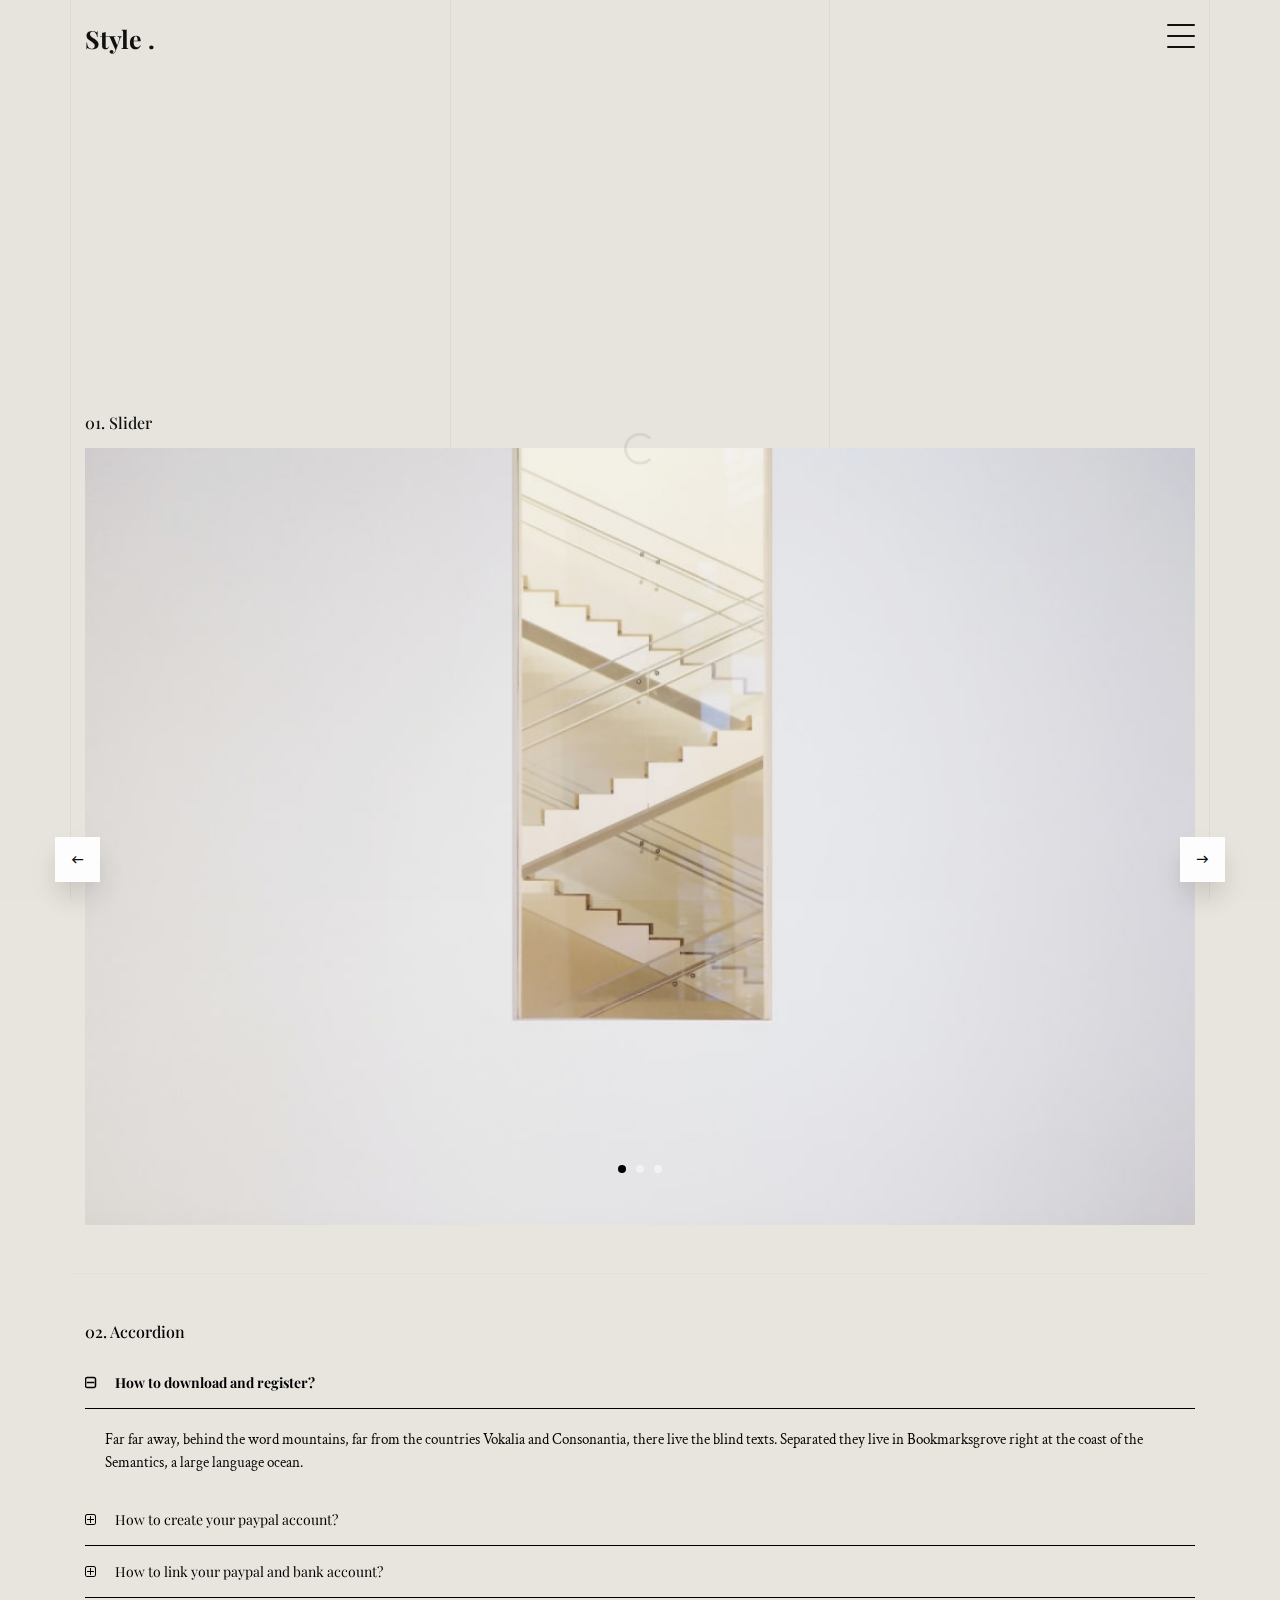
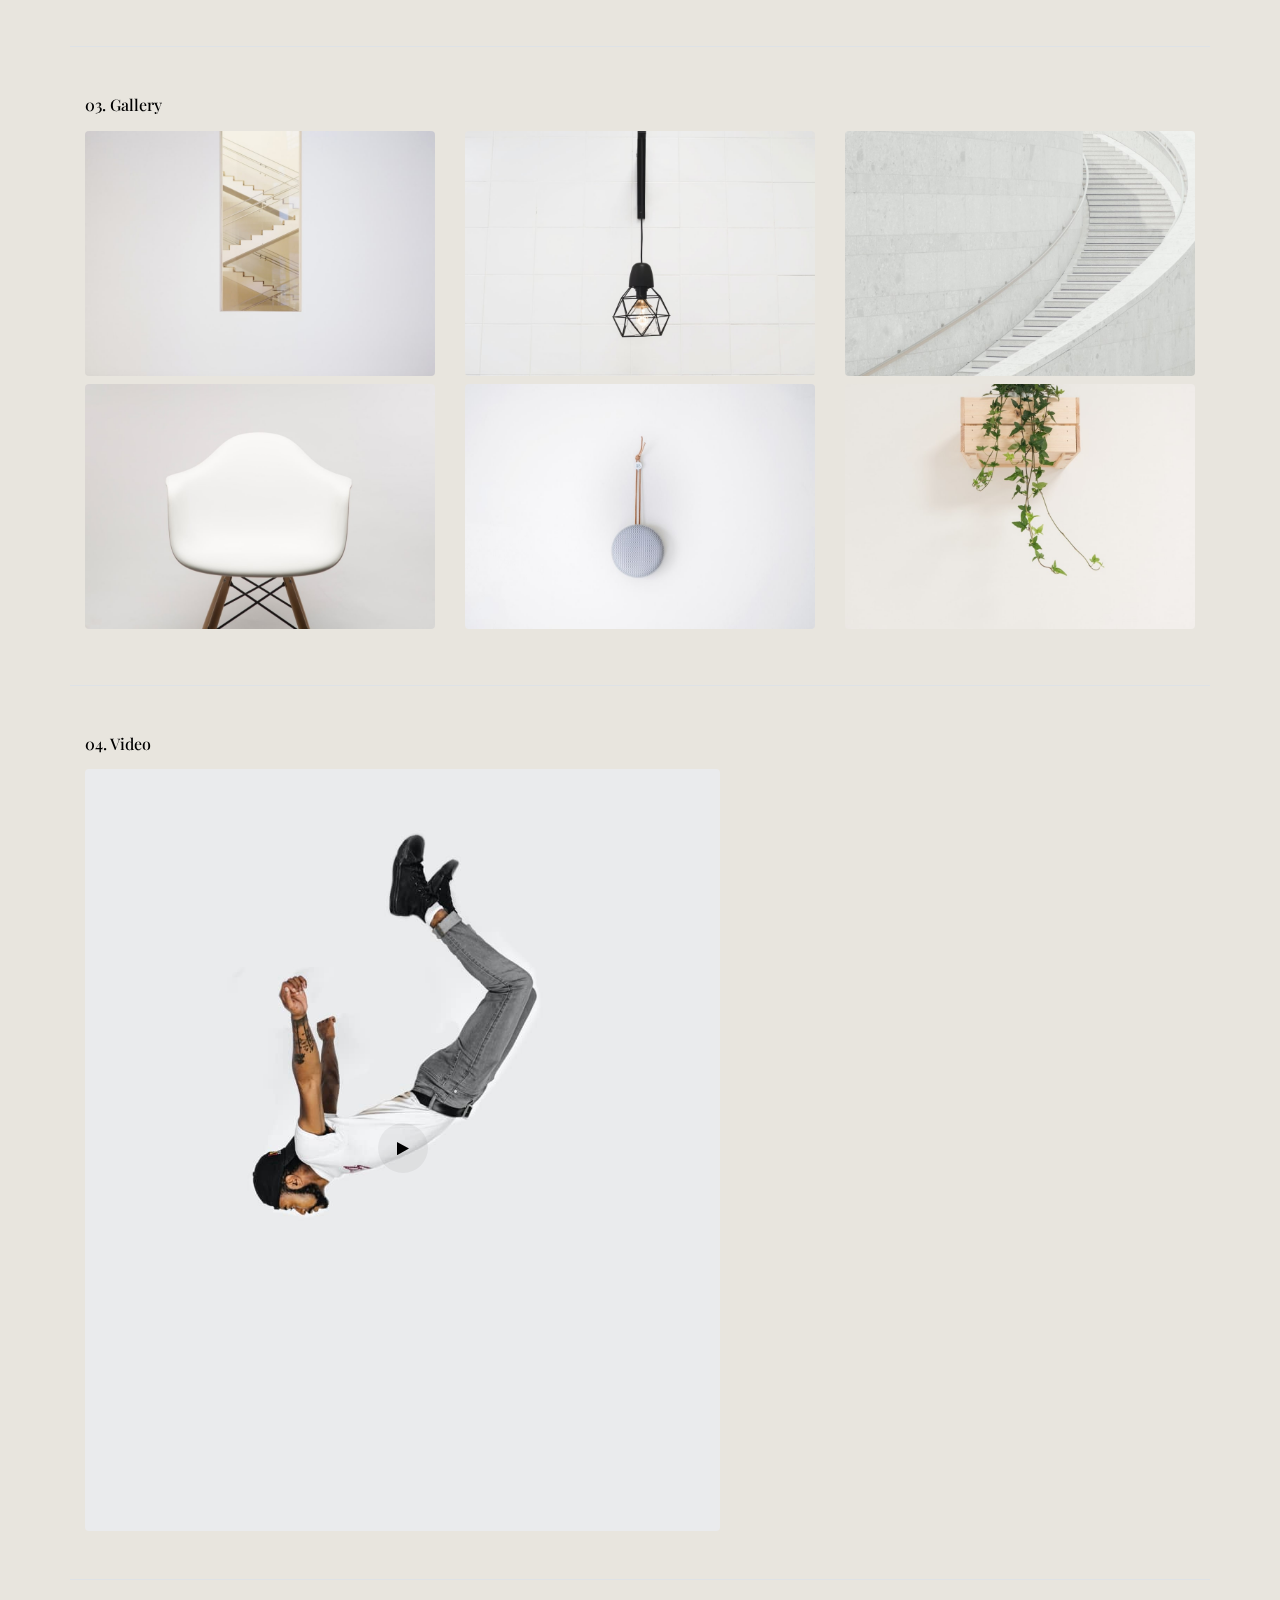
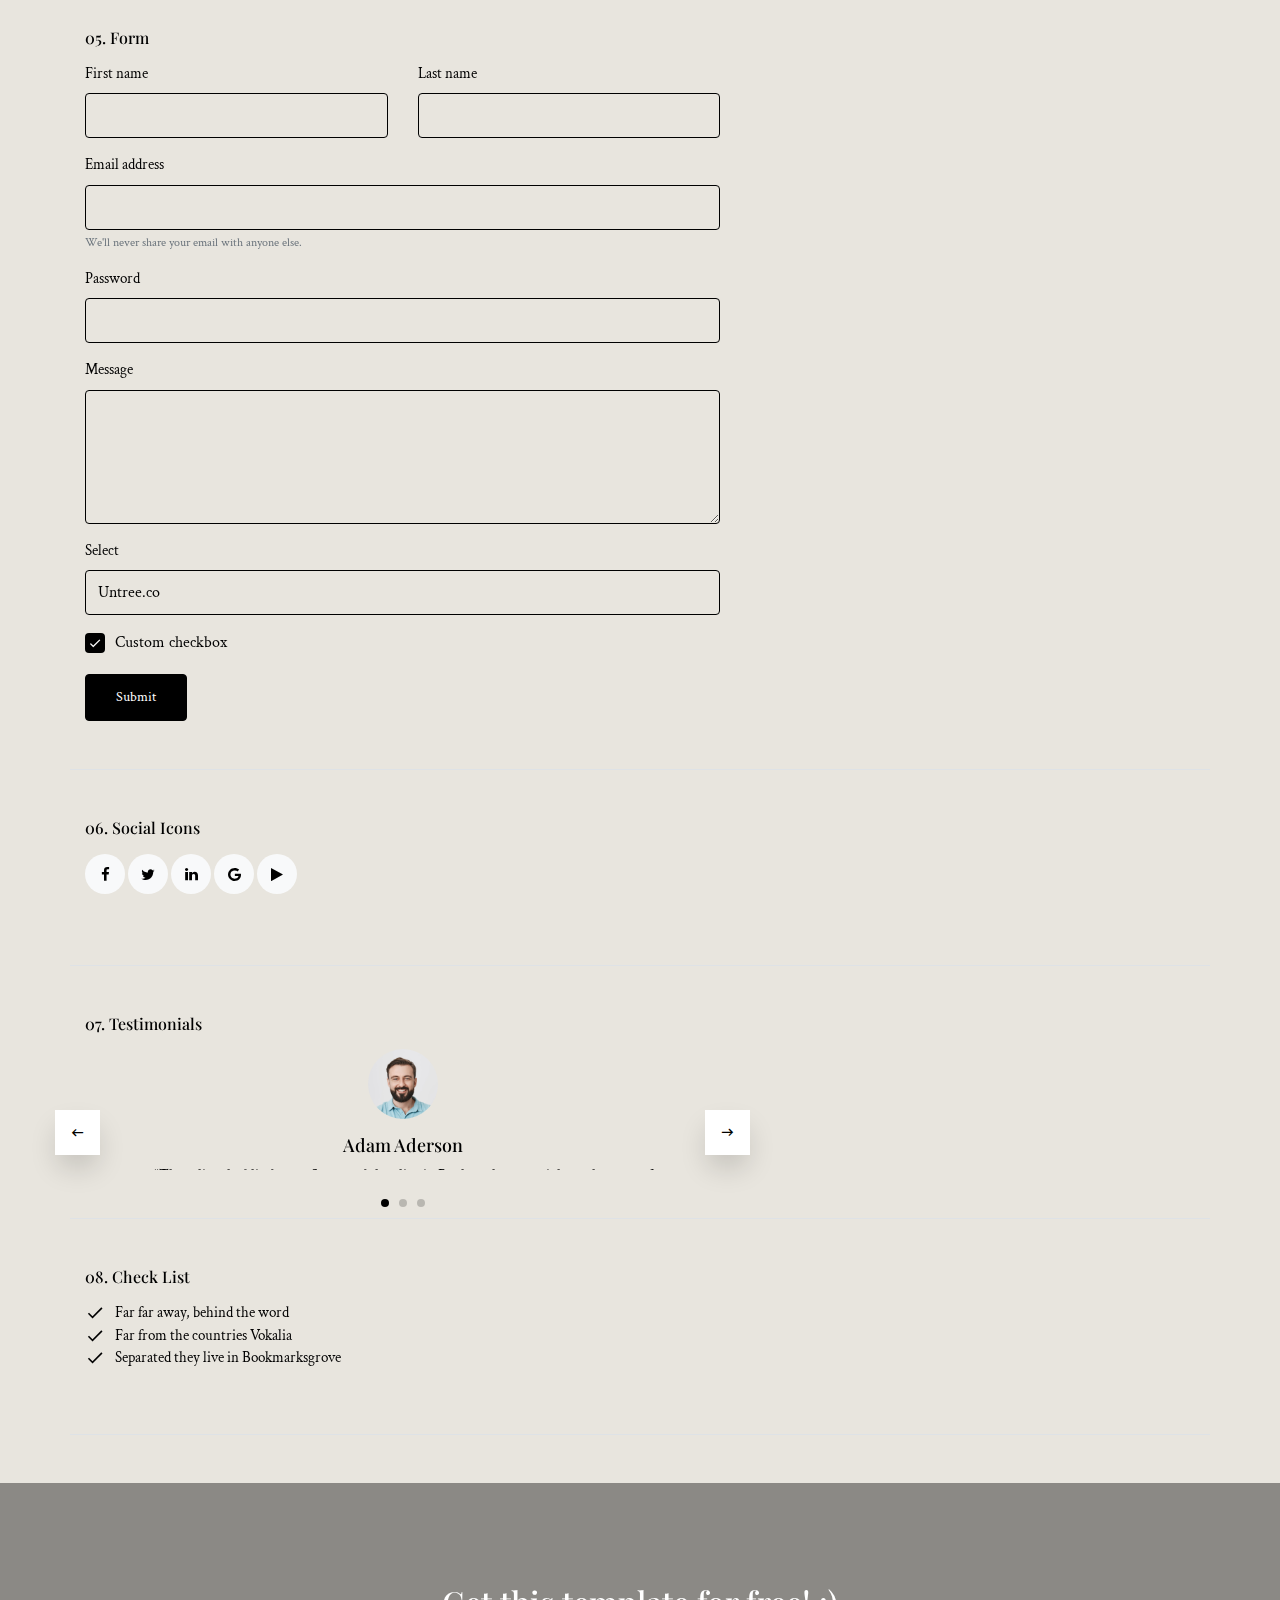
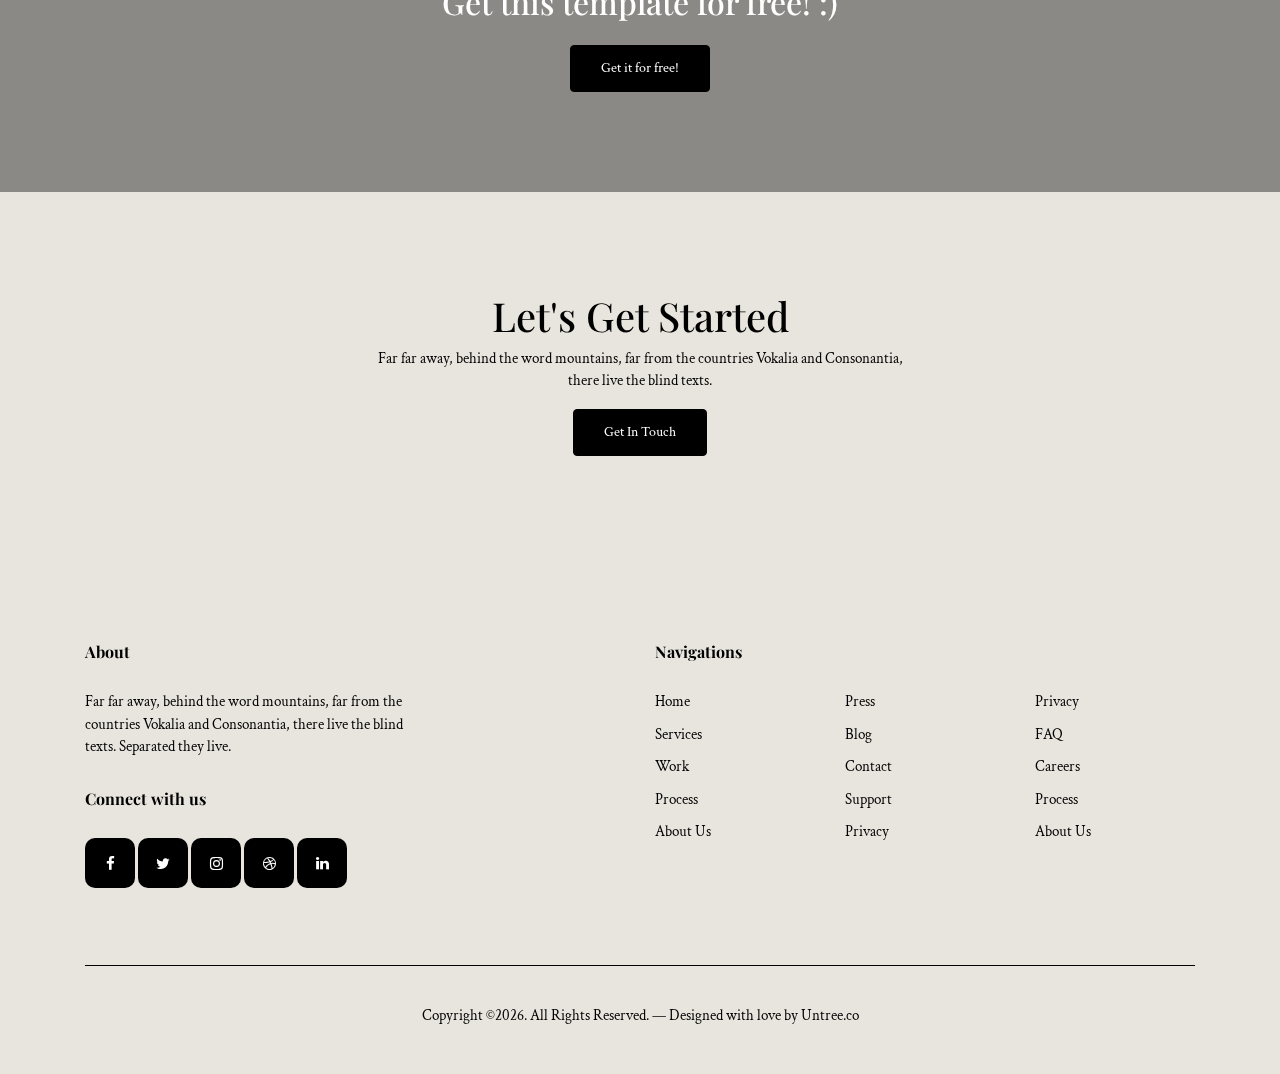
==== commit 1826ad4f: "Template" ====
--- a/elements.html
+++ b/elements.html
@@ -1,12 +1,11 @@
 <!-- /*
-* Template Name: Minimal
+* Template Name: Style
 * Template Author: Untree.co
-* Author URI: https://untree.co/
+* Tempalte URI: https://untree.co/
 * License: https://creativecommons.org/licenses/by/3.0/
 */ -->
 <!doctype html>
 <html lang="en">
-
 <head>
   <meta charset="utf-8">
   <meta name="viewport" content="width=device-width, initial-scale=1, shrink-to-fit=no">
@@ -14,32 +13,32 @@
   <link rel="shortcut icon" href="favicon.png">
 
   <meta name="description" content="" />
-  <meta name="keywords" content="" />
-
-  <link rel="preconnect" href="https://fonts.googleapis.com">
-  <link rel="preconnect" href="https://fonts.gstatic.com" crossorigin>
-  <link href="https://fonts.googleapis.com/css2?family=Montserrat:wght@400;700&family=PT+Mono&display=swap" rel="stylesheet">
-
+  <meta name="keywords" content="free template, bootstrap, bootstrap4" />
+
+  <link rel="preconnect" href="https://fonts.gstatic.com">
+  <link href="https://fonts.googleapis.com/css2?family=Crimson+Text:ital@0;1&family=Playfair+Display:ital,wght@0,400;0,700;1,400;1,700&display=swap" rel="stylesheet">
+  
   <link rel="stylesheet" href="css/bootstrap.min.css">
+  <link rel="stylesheet" href="css/animate.min.css">
   <link rel="stylesheet" href="css/owl.carousel.min.css">
   <link rel="stylesheet" href="css/owl.theme.default.min.css">
+  <link rel="stylesheet" href="fonts/icomoon/style.css">
+  <link rel="stylesheet" href="fonts/feather/style.css">
+  <link rel="stylesheet" href="fonts/flaticon/font/flaticon.css">
   <link rel="stylesheet" href="css/jquery.fancybox.min.css">
-  <link rel="stylesheet" href="fonts/icomoon/style.css">
-  <link rel="stylesheet" href="fonts/flaticon/font/flaticon.css">
   <link rel="stylesheet" href="css/aos.css">
   <link rel="stylesheet" href="css/style.css">
 
-  <title>Minimal Free HTML Template by Untree.co</title>
+  <title>Style Free HTML Template by Untree.co</title>
 </head>
-
-<body data-spy="scroll" data-target=".site-navbar-target" data-offset="100">
-
+<body>
   <div class="lines-wrap">
     <div class="lines-inner">
       <div class="lines"></div>
     </div>
   </div>
   <!-- END lines -->
+
 
   <div class="site-mobile-menu site-navbar-target">
     <div class="site-mobile-menu-header">
@@ -49,20 +48,24 @@
     </div>
     <div class="site-mobile-menu-body"></div>
   </div>
-  
-  <nav class="site-nav dark mb-5 site-navbar-target">
+
+
+  <nav class="site-nav">
     <div class="container">
       <div class="site-navigation">
-        <a href="index.html" class="logo m-0">Minimal<span class="text-primary">.</span></a>
-
-        <ul class="js-clone-nav d-none d-lg-inline-none site-menu float-right site-nav-wrap">
-          <li><a href="index.html#home-section" class="nav-link active">Home</a></li>
-          <li><a href="index.html#portfolio-section">Portfolio</a></li>
-
+        <a href="index.html" class="logo float-left m-0">Style <span class="text-primary">.</span></a>
+
+        <ul class="js-clone-nav d-none d-lg-inline-noone text-left site-menu">
+          <li><a href="index.html">Home</a></li>
           <li class="has-children">
-            <a href="index.html#about-section">About</a>
+            <a href="#">Pages</a>
             <ul class="dropdown">
-              <li><a href="elements.html">Elements</a></li>
+              <li><a href="portfolio.html">Portfolio</a></li>
+              <li><a href="blog.html">Blog</a></li>
+              <li><a href="single.html">Single</a></li>
+              <li><a href="about.html">About</a></li>
+              <li><a href="contact.html">Contact</a></li>
+
               <li class="has-children">
                 <a href="#">Menu Two</a>
                 <ul class="dropdown">
@@ -74,11 +77,12 @@
               <li><a href="#">Menu Three</a></li>
             </ul>
           </li>
-          <li><a href="index.html#services-section">Services</a></li>
-          <li><a href="index.html#contact-section">Contact us</a></li>
+          <li class="active"><a href="elements.html">Elements</a></li>
+          <li><a href="about.html">About</a></li>
+          <li><a href="contact.html">Contact Us</a></li>
         </ul>
 
-        <a href="#" class="burger ml-auto float-right site-menu-toggle js-menu-toggle d-inline-block d-lg-inline-block" data-toggle="collapse" data-target="#main-navbar">
+        <a href="#" class="burger ml-auto float-right site-menu-toggle js-menu-toggle d-inline-block d-lg-block" data-toggle="collapse" data-target="#main-navbar">
           <span></span>
         </a>
 
@@ -87,216 +91,275 @@
   </nav>
 
 
-
-  <div class="untree_co-section pb-0" id="home-section">
+  <div class="custom-hero">
     <div class="container">
-      <div class="row justify-content-center text-center">
-        <div class="col-md-7">
-          <h1 class="heading gsap-reveal-hero mb-3"><strong>Elements</strong></h1>
-          <h2 class="subheading gsap-reveal-hero mb-4">
-            A minimal, clean, and AJAX driven free portfolio template created by the fine folks at <strong>Untree.co</strong>. Read our <a href="https://untree.co/license" target="_blank">template license</a> here.
-          </h2>
-          <p class="gsap-reveal-hero"><a href="https://untree.co/" target="_blank" class="btn btn-outline-black">More free templates here</a></p>    
-        </div>
-      </div>
-      
-    </div>
-  </div>
-
-
-
-  <div class="untree_co-section untree_co-section-4 padding-md">
+      <div class="row justify-content-center">
+        <div class="col-lg-6">
+          <h1 class="hero-heading">Elements</h1>
+          <div  class="line js-line mx-auto mb-3 my-3"></div>
+          <p class="sub-text">Far far away, behind the word mountains, far from the countries Vokalia and Consonantia, there live the blind texts.</p>
+        </div>
+      </div>
+    </div>
+  </div>
+
+  <div class="container pt-5 pb-5 mb-5 border-bottom">
+    <div class="row">
+      <div class="col-lg-12">
+        <h1 class="h6 mb-3 text-black">01. Slider</h1>
+      </div>
+      <div class="col-lg-12">
+        <div class="main-slider owl-single dots-absolute owl-carousel">
+          <img src="images/img_h_1-min.jpg" alt="Image" class="img-fluid">
+          <img src="images/img_h_2-min.jpg" alt="Image" class="img-fluid">
+          <img src="images/img_h_3-min.jpg" alt="Image" class="img-fluid">
+        </div>
+      </div>
+    </div>
+  </div>
+
+
+  <div class="container pb-5 mb-5 border-bottom">
+    <div class="row">
+      <div class="col-lg-12">
+        <h1 class="h6 mb-3 text-black">02. Accordion</h1>
+      </div>
+      <div class="col-lg-12">
+        <div class="custom-accordion" id="accordion_1">
+          <div class="accordion-item">
+            <h2 class="mb-0">
+              <button class="btn btn-link" type="button" data-toggle="collapse" data-target="#collapseOne" aria-expanded="true" aria-controls="collapseOne">How to download and register?</button>
+            </h2>
+
+            <div id="collapseOne" class="collapse show" aria-labelledby="headingOne" data-parent="#accordion_1">
+              <div class="accordion-body">
+                Far far away, behind the word mountains, far from the countries Vokalia and Consonantia, there live the blind texts. Separated they live in Bookmarksgrove right at the coast of the Semantics, a large language ocean.
+              </div>
+            </div>
+          </div> <!-- .accordion-item -->
+
+          <div class="accordion-item">
+            <h2 class="mb-0">
+              <button class="btn btn-link collapsed" type="button" data-toggle="collapse" data-target="#collapseTwo" aria-expanded="false" aria-controls="collapseTwo">How to create your paypal account?</button>
+            </h2>
+            <div id="collapseTwo" class="collapse" aria-labelledby="headingTwo" data-parent="#accordion_1">
+              <div class="accordion-body">
+                A small river named Duden flows by their place and supplies it with the necessary regelialia. It is a paradisematic country, in which roasted parts of sentences fly into your mouth.
+              </div>
+            </div>
+          </div> <!-- .accordion-item -->
+          <div class="accordion-item">
+            <h2 class="mb-0">
+              <button class="btn btn-link collapsed" type="button" data-toggle="collapse" data-target="#collapseThree" aria-expanded="false" aria-controls="collapseThree">How to link your paypal and bank account?</button>
+            </h2>
+
+            <div id="collapseThree" class="collapse" aria-labelledby="headingThree" data-parent="#accordion_1">
+              <div class="accordion-body">
+                When she reached the first hills of the Italic Mountains, she had a last view back on the skyline of her hometown Bookmarksgrove, the headline of Alphabet Village and the subline of her own road, the Line Lane. Pityful a rethoric question ran over her cheek, then she continued her way.
+              </div>
+            </div>
+
+          </div> <!-- .accordion-item -->
+
+        </div>
+      </div>
+    </div>
+  </div>
+
+  <div class="container pb-5 mb-5 border-bottom">
+    <div class="row">
+      <div class="col-lg-12">
+        <h1 class="h6 mb-3 text-black">03. Gallery</h1>
+      </div>
+      <div class="col-lg-12">
+        <div class="row gutter-1 gallery">
+          <div class="col-4">
+            <a href="images/img_h_1-min.jpg" class="gal-item" data-fancybox="gal"><img src="images/img_h_1-min.jpg" alt="Image" class="img-fluid"></a>
+          </div>
+          <div class="col-4">
+            <a href="images/img_h_2-min.jpg" class="gal-item" data-fancybox="gal"><img src="images/img_h_2-min.jpg" alt="Image" class="img-fluid"></a>
+          </div>
+          <div class="col-4">
+            <a href="images/img_h_3-min.jpg" class="gal-item" data-fancybox="gal"><img src="images/img_h_3-min.jpg" alt="Image" class="img-fluid"></a>
+          </div>
+          <div class="col-4">
+            <a href="images/img_h_4-min.jpg" class="gal-item" data-fancybox="gal"><img src="images/img_h_4-min.jpg" alt="Image" class="img-fluid"></a>
+          </div>
+          <div class="col-4">
+            <a href="images/img_h_5-min.jpg" class="gal-item" data-fancybox="gal"><img src="images/img_h_5-min.jpg" alt="Image" class="img-fluid"></a>
+          </div>
+          <div class="col-4">
+            <a href="images/img_h_6-min.jpg" class="gal-item" data-fancybox="gal"><img src="images/img_h_6-min.jpg" alt="Image" class="img-fluid"></a>
+          </div>
+        </div>
+      </div>
+    </div>
+  </div>
+
+  <div class="container pb-5 mb-5 border-bottom">
+    <div class="row">
+      <div class="col-lg-12">
+        <h1 class="h6 mb-3 text-black">04. Video</h1>
+      </div>
+      <div class="col-lg-7">
+        <a href="https://vimeo.com/342333493" data-fancybox class="video-wrap">
+          <span class="play-wrap"><span class="icon-play"></span></span>
+          <img src="images/img_v_7-min.jpg" alt="Image" class="img-fluid rounded">
+        </a>
+      </div>
+    </div>
+  </div>
+
+  <div class="container pb-5 mb-5 border-bottom">
+    <div class="row">
+      <div class="col-lg-12">
+        <h1 class="h6 mb-3 text-black">05. Form</h1>
+      </div>
+      <div class="col-lg-7">
+        <form>
+          <div class="row">
+            <div class="col-md-6">
+              <div class="form-group">
+                <label class="text-black" for="fname">First name</label>
+                <input type="text" class="form-control" id="fname">
+              </div>
+            </div>
+            <div class="col-md-6">
+              <div class="form-group">
+                <label class="text-black" for="lname">Last name</label>
+                <input type="text" class="form-control" id="lname">
+              </div>
+            </div>
+          </div>
+          <div class="form-group">
+            <label class="text-black" for="email">Email address</label>
+            <input type="email" class="form-control" id="email" aria-describedby="emailHelp">
+            <small id="emailHelp" class="form-text text-muted">We'll never share your email with anyone else.</small>
+          </div>
+          <div class="form-group">
+            <label class="text-black" for="password">Password</label>
+            <input type="password" class="form-control" id="password">
+          </div>
+          <div class="form-group">
+            <label class="text-black" for="message">Message</label>
+            <textarea name="" class="form-control" id="message" cols="30" rows="5"></textarea>
+          </div>
+          <div class="form-group">
+            <label class="text-black" for="select">Select</label>
+
+            <select name="" id="select" class="custom-select">
+              <option value="">Untree.co</option>
+              <option value="">Offers high quality free template</option>
+            </select>
+
+          </div>
+          <div class="form-group">
+            <label class="control control--checkbox">
+              <span class="caption">Custom checkbox</span>
+              <input type="checkbox" checked="checked"/>
+              <div class="control__indicator"></div>
+            </label>
+          </div>
+          <button type="submit" class="btn btn-primary">Submit</button>
+        </form>
+      </div>
+    </div>
+  </div>
+
+  <div class="container pb-5 mb-5 border-bottom">
+    <div class="row">
+      <div class="col-lg-12">
+        <h1 class="h6 mb-3 text-black">06. Social Icons</h1>
+      </div>
+      <div class="col-lg-7">
+        <ul class="list-unstyled social-icons light">
+          <li><a href="#"><span class="icon-facebook"></span></a></li>
+          <li><a href="#"><span class="icon-twitter"></span></a></li>
+          <li><a href="#"><span class="icon-linkedin"></span></a></li>
+          <li><a href="#"><span class="icon-google"></span></a></li>
+          <li><a href="#"><span class="icon-play"></span></a></li>
+        </ul>
+      </div>
+    </div>
+  </div>
+
+  <div class="container pb-5 mb-5 border-bottom">
+    <div class="row">
+      <div class="col-lg-12">
+        <h1 class="h6 mb-3 text-black">07. Testimonials</h1>
+      </div>
+      <div class="col-lg-7">
+        <div class="main-slider owl-single owl-carousel">
+          <div class="testimonial mx-auto">
+            <figure class="img-wrap">
+              <img src="images/person_2-min.jpg" alt="Image" class="img-fluid">
+            </figure>
+            <h3 class="name">Adam Aderson</h3>
+            <blockquote>
+              <p>&ldquo;There live the blind texts. Separated they live in Bookmarksgrove right at the coast of the Semantics, a large language ocean.&rdquo;</p>
+            </blockquote>
+          </div>
+
+          <div class="testimonial mx-auto">
+            <figure class="img-wrap">
+              <img src="images/person_3-min.jpg" alt="Image" class="img-fluid">
+            </figure>
+            <h3 class="name">Lukas Devlin</h3>
+            <blockquote>
+              <p>&ldquo;There live the blind texts. Separated they live in Bookmarksgrove right at the coast of the Semantics, a large language ocean.&rdquo;</p>
+            </blockquote>
+          </div>
+
+          <div class="testimonial mx-auto">
+            <figure class="img-wrap">
+              <img src="images/person_4-min.jpg" alt="Image" class="img-fluid">
+            </figure>
+            <h3 class="name">Kayla Bryant</h3>
+            <blockquote>
+              <p>&ldquo;There live the blind texts. Separated they live in Bookmarksgrove right at the coast of the Semantics, a large language ocean.&rdquo;</p>
+            </blockquote>
+          </div>
+
+        </div>
+      </div>
+    </div>
+  </div>
+
+  <div class="container pb-5 mb-5 border-bottom">
+    <div class="row">
+      <div class="col-lg-12">
+        <h1 class="h6 mb-3 text-black">08. Check List</h1>
+      </div>
+      <div class="col-lg-7">
+        <ul class="list-unstyled list-check primary">
+          <li>Far far away, behind the word</li>
+          <li>Far from the countries Vokalia</li>
+          <li>Separated they live in Bookmarksgrove</li>
+        </ul>
+      </div>
+    </div>
+  </div>
+
+
+  <div class="site-section overlay site-cover-2" style="background-image: url('images/img_v_3-min.jpg')" data-stellar-background-ratio="0.5">
     <div class="container">
       <div class="row">
-        <div class="col-lg-12 mx-auto contents ">
-          <div class="row">
-            <div class="col-lg-6">
-              <div class="custom-block" data-aos="fade-up">
-                <h2 class="section-title text-black">Accordion</h2>
-                <div class="custom-accordion" id="accordion_1">
-                  <div class="accordion-item">
-                    <h2 class="mb-0">
-                      <button class="btn btn-link" type="button" data-toggle="collapse" data-target="#collapseOne" aria-expanded="true" aria-controls="collapseOne">How to download and register?</button>
-                    </h2>
-
-                    <div id="collapseOne" class="collapse show" aria-labelledby="headingOne" data-parent="#accordion_1">
-                      <div class="accordion-body">
-                        Far far away, behind the word mountains, far from the countries Vokalia and Consonantia, there live the blind texts. Separated they live in Bookmarksgrove right at the coast of the Semantics, a large language ocean.
-                      </div>
-                    </div>
-                  </div> <!-- .accordion-item -->
-
-                  <div class="accordion-item">
-                    <h2 class="mb-0">
-                      <button class="btn btn-link collapsed" type="button" data-toggle="collapse" data-target="#collapseTwo" aria-expanded="false" aria-controls="collapseTwo">How to create your paypal account?</button>
-                    </h2>
-                    <div id="collapseTwo" class="collapse" aria-labelledby="headingTwo" data-parent="#accordion_1">
-                      <div class="accordion-body">
-                        A small river named Duden flows by their place and supplies it with the necessary regelialia. It is a paradisematic country, in which roasted parts of sentences fly into your mouth.
-                      </div>
-                    </div>
-                  </div> <!-- .accordion-item -->
-                  <div class="accordion-item">
-                    <h2 class="mb-0">
-                      <button class="btn btn-link collapsed" type="button" data-toggle="collapse" data-target="#collapseThree" aria-expanded="false" aria-controls="collapseThree">How to link your paypal and bank account?</button>
-                    </h2>
-
-                    <div id="collapseThree" class="collapse" aria-labelledby="headingThree" data-parent="#accordion_1">
-                      <div class="accordion-body">
-                        When she reached the first hills of the Italic Mountains, she had a last view back on the skyline of her hometown Bookmarksgrove, the headline of Alphabet Village and the subline of her own road, the Line Lane. Pityful a rethoric question ran over her cheek, then she continued her way.
-                      </div>
-                    </div>
-
-                  </div> <!-- .accordion-item -->
-
-                </div>
-              </div> <!-- END .custom-block -->
-              <div class="custom-block" data-aos="fade-up">
-                <h2 class="section-title text-black">Gallery</h2>
-                <div class="row gutter-v2 gallery">
-                  <div class="col-4">
-                    <a href="images/gal_1.jpg" class="gal-item" data-fancybox="gal"><img src="images/gal_1.jpg" alt="Image" class="img-fluid"></a>
-                  </div>
-                  <div class="col-4">
-                    <a href="images/gal_2.jpg" class="gal-item" data-fancybox="gal"><img src="images/gal_2.jpg" alt="Image" class="img-fluid"></a>
-                  </div>
-                  <div class="col-4">
-                    <a href="images/gal_3.jpg" class="gal-item" data-fancybox="gal"><img src="images/gal_3.jpg" alt="Image" class="img-fluid"></a>
-                  </div>
-                  <div class="col-4">
-                    <a href="images/gal_4.jpg" class="gal-item" data-fancybox="gal"><img src="images/gal_4.jpg" alt="Image" class="img-fluid"></a>
-                  </div>
-                  <div class="col-4">
-                    <a href="images/gal_5.jpg" class="gal-item" data-fancybox="gal"><img src="images/gal_5.jpg" alt="Image" class="img-fluid"></a>
-                  </div>
-                  <div class="col-4">
-                    <a href="images/gal_6.jpg" class="gal-item" data-fancybox="gal"><img src="images/gal_6.jpg" alt="Image" class="img-fluid"></a>
-                  </div>
-                </div>
-              </div> <!-- END .custom-block -->
-
-              <div class="custom-block" data-aos="fade-up">
-                <h2 class="section-title text-black">Video</h2>
-
-                <a href="https://vimeo.com/342333493" data-fancybox class="video-wrap">
-                  <span class="play-wrap"><span class="icon-play"></span></span>
-                  <img src="images/portfolio_1.jpg" alt="Image" class="img-fluid rounded">
-                </a>
-              </div> <!-- END .custom-block -->
-
-              <div class="custom-block" data-aos="fade-up">
-                <h2 class="section-title text-black mb-3">Check Unordered List</h2>
-
-                <ul class="list-unstyled ul-check primary">
-                  <li>Far far away, behind the word</li>
-                  <li>Far from the countries Vokalia</li>
-                  <li>Separated they live in Bookmarksgrove</li>
-                </ul>
-
-              </div> <!-- END .custom-block -->
-
-            </div> <!-- /.col-lg-6 -->
-            <div class="col-lg-6">
-              <div class="custom-block" data-aos="fade-up" data-aos-delay="100">
-                <h2 class="section-title text-black">Form</h2>
-                <form class="contact-form">
-                  <div class="row">
-                    <div class="col-md-6">
-                      <div class="form-group">
-                        <label class="" for="fname">First name</label>
-                        <input type="text" class="form-control" id="fname">
-                      </div>
-                    </div>
-                    <div class="col-md-6">
-                      <div class="form-group">
-                        <label class="" for="lname">Last name</label>
-                        <input type="text" class="form-control" id="lname">
-                      </div>
-                    </div>
-                  </div>
-                  <div class="form-group">
-                    <label class="" for="email">Email address</label>
-                    <input type="email" class="form-control" id="email" aria-describedby="emailHelp">
-                    <small id="emailHelp" class="form-text text-muted">We'll never share your email with anyone else.</small>
-                  </div>
-                  <div class="form-group">
-                    <label class="" for="password">Password</label>
-                    <input type="password" class="form-control" id="password">
-                  </div>
-                  <div class="form-group">
-                    <label class="" for="message">Message</label>
-                    <textarea name="" class="form-control" id="message" cols="30" rows="5"></textarea>
-                  </div>
-                  <div class="form-group">
-                    <label class="" for="select">Select</label>
-
-                    <select name="" id="select" class="custom-select">
-                      <option value="">Untree.co</option>
-                      <option value="">Offers high quality free template</option>
-                    </select>
-
-                  </div>
-                  <div class="form-group">
-                    <label class="control control--checkbox">
-                      <span class="caption">Custom checkbox</span>
-                      <input type="checkbox" checked="checked" />
-                      <div class="control__indicator"></div>
-                    </label>
-                  </div>
-                  <button type="submit" class="btn btn-primary">Submit</button>
-                </form>
-              </div>
-
-              <div class="custom-block" data-aos="fade-up">
-                <h2 class="section-title text-black">Social Icons</h2>
-                <ul class="list-unstyled social-icons light">
-                  <li><a href="#"><span class="icon-facebook"></span></a></li>
-                  <li><a href="#"><span class="icon-twitter"></span></a></li>
-                  <li><a href="#"><span class="icon-linkedin"></span></a></li>
-                  <li><a href="#"><span class="icon-google"></span></a></li>
-                  <li><a href="#"><span class="icon-play"></span></a></li>
-                </ul>
-              </div> <!-- END .custom-block -->
-
-              <div class="custom-block" data-aos="fade-up" data-aos-delay="100">
-                <h2 class="section-title text-black text-center">Slider</h2>
-                <div class="owl-single owl-carousel no-nav">
-                  <div class="testimonial mx-auto">
-                    <figure class="img-wrap">
-                      <img src="images/person_2.jpg" alt="Image" class="img-fluid">
-                    </figure>
-                    <h3 class="name text-white">Adam Aderson</h3>
-                    <blockquote>
-                      <p>&ldquo;There live the blind texts. Separated they live in Bookmarksgrove right at the coast of the Semantics, a large language ocean.&rdquo;</p>
-                    </blockquote>
-                  </div>
-
-                  <div class="testimonial mx-auto">
-                    <figure class="img-wrap">
-                      <img src="images/person_3.jpg" alt="Image" class="img-fluid">
-                    </figure>
-                    <h3 class="name text-white">Lukas Devlin</h3>
-                    <blockquote>
-                      <p>&ldquo;There live the blind texts. Separated they live in Bookmarksgrove right at the coast of the Semantics, a large language ocean.&rdquo;</p>
-                    </blockquote>
-                  </div>
-
-                  <div class="testimonial mx-auto">
-                    <figure class="img-wrap">
-                      <img src="images/person_4.jpg" alt="Image" class="img-fluid">
-                    </figure>
-                    <h3 class="name text-white">Kayla Bryant</h3>
-                    <blockquote>
-                      <p>&ldquo;There live the blind texts. Separated they live in Bookmarksgrove right at the coast of the Semantics, a large language ocean.&rdquo;</p>
-                    </blockquote>
-                  </div>
-
-                </div>
-              </div>
-            </div> <!-- /.col-lg-6 -->
-          </div> <!-- /.row -->    
-
-
+        <div class="col-lg-7 mx-auto text-center">
+          <h2 class="text-white mb-4">Get this template for free! :)</h2>
+          <p class="mb-0"><a href="https://untree.co/" rel="noopener" class="btn btn-primary">Get it for free!</a></p>
+        </div>
+      </div>
+    </div>
+  </div>
+
+
+  <div class="custom-hero section">
+    <div class="container">
+      <div class="row justify-content-center">
+        <div class="col-lg-6">
+          <h1>Let's Get Started</h1>
+          <p>Far far away, behind the word mountains, far from the countries Vokalia and Consonantia, there live the blind texts.</p>
+          <p><a href="#" class="btn btn-primary">Get In Touch</a></p>
         </div>
       </div>
     </div>
@@ -304,121 +367,110 @@
 
   <div class="site-footer">
     <div class="container">
-
-      <div class="row">
-        <div class="col-lg-3">
+      <div class="row justify-content-between">
+        <div class="col-lg-4">
           <div class="widget">
-            <h3>Home</h3>
-            <ul class="list-unstyled float-left links">
-              <li><a href="#">Untree.co</a></li>
-              <li><a href="#">About us</a></li>
-              <li><a href="#">Projects</a></li>
-              <li><a href="#">Services</a></li>
-              <li><a href="#">Terms</a></li>
-              <li><a href="#">Privacy</a></li>
+            <h3>About</h3>
+            <p>Far far away, behind the word mountains, far from the countries Vokalia and Consonantia, there live the blind texts. Separated they live.</p>
+          </div>
+          <div class="widget">
+            <h3>Connect with us</h3>
+            <ul class="social list-unstyled">
+              <li><a href="#"><span class="icon-facebook"></span></a></li>
+              <li><a href="#"><span class="icon-twitter"></span></a></li>
+              <li><a href="#"><span class="icon-instagram"></span></a></li>
+              <li><a href="#"><span class="icon-dribbble"></span></a></li>
+              <li><a href="#"><span class="icon-linkedin"></span></a></li>
             </ul>
-          </div> <!-- /.widget -->
-        </div> <!-- /.col-lg-3 -->
-
-        <div class="col-lg-3">
-          <div class="widget">
-            <h3>Projects</h3>
-            <ul class="list-unstyled float-left links">
-              <li><a href="#">HTML5</a></li>
-              <li><a href="#">CSS3</a></li>
-              <li><a href="#">Untree.co</a></li>
-              <li><a href="#">Free Templates</a></li>
-              <li><a href="#">WordPress Themes</a></li>
-            </ul>
-          </div> <!-- /.widget -->
-        </div> <!-- /.col-lg-3 -->
-
-        <div class="col-lg-3">
-          <div class="widget">
-            <h3>Services</h3>
-            <ul class="list-unstyled float-left links">
-              <li><a href="#">Untree.co</a></li>
-              <li><a href="#">jQuery</a></li>
-              <li><a href="#">Bootstrap</a></li>
-              <li><a href="#">Freebies</a></li>
-            </ul>
-          </div> <!-- /.widget -->
-        </div> <!-- /.col-lg-3 -->
-
-
-        <div class="col-lg-3">
-          <div class="widget">
-            <h3>Contact</h3>
-            <address>43 Raymouth Rd. Baltemoer, London 3910</address>
-            <ul class="list-unstyled links mb-4">
-              <li><a href="tel://11234567890">+1(123)-456-7890</a></li>
-              <li><a href="tel://11234567890">+1(123)-456-7890</a></li>
-              <li><a href="mailto:info@mydomain.com">info@mydomain.com</a></li>
-            </ul>
-
-            <h3>Connect</h3>
-            <ul class="list-unstyled social">
-              <li><a href="#"><span class="icon-instagram"></span></a></li>
-              <li><a href="#"><span class="icon-twitter"></span></a></li>
-              <li><a href="#"><span class="icon-facebook"></span></a></li>
-              <li><a href="#"><span class="icon-linkedin"></span></a></li>
-              <li><a href="#"><span class="icon-pinterest"></span></a></li>
-              <li><a href="#"><span class="icon-dribbble"></span></a></li>
-            </ul>
-
-          </div> <!-- /.widget -->
-        </div> <!-- /.col-lg-3 -->
-
-      </div> <!-- /.row -->
-
-
-
-
-
-      <div class="row mt-5">
-        <div class="col-12 text-center">
-          <!-- 
-              **==========
-              NOTE: 
-              Please don't remove this copyright link unless you buy the license here https://untree.co/license/  
-
-              **==========
-            -->
-            <p class="mb-0">Copyright &copy;<script>document.write(new Date().getFullYear());</script>. All Rights Reserved. &mdash; Designed with love by <a href="https://untree.co">Untree.co</a> Distributed By <a href="https://themewagon.com">ThemeWagon</a> <!-- License information: https://untree.co/license/ -->
-            </p>
-
-          </div>
-        </div>
-      </div> <!-- /.container -->
-    </div> <!-- /.site-footer -->
-
-    <div id="overlayer"></div>
-    <div class="loader">
-      <div class="spinner-border" role="status">
-        <span class="sr-only">Loading...</span>
-      </div>
-    </div>
-
-    <script src="js/jquery-3.4.1.min.js"></script>
-    <script src="js/popper.min.js"></script>
-    <script src="js/bootstrap.min.js"></script>
-    <script src="js/owl.carousel.min.js"></script>
-    <script src="js/jquery.animateNumber.min.js"></script>
-    <script src="js/jquery.waypoints.min.js"></script>
-    <script src="js/jquery.fancybox.min.js"></script>
-    <script src="js/aos.js"></script>
-    <script src="js/wave-animate.js"></script>
-    <script src="js/circle-progress.js"></script>
-    <script src="js/imagesloaded.pkgd.js"></script>
-    <script src="js/isotope.pkgd.min.js"></script>
-    <script src="js/jquery.easing.1.3.js"></script>
-    <script src="js/TweenMax.min.js"></script>
-    <script src="js/ScrollMagic.min.js"></script>
-    <script src="js/scrollmagic.animation.gsap.min.js"></script>
-
-    
-    <script src="js/custom.js"></script>
-    
-  </body>
-
-  </html>
+          </div>
+        </div>
+        <div class="col-lg-6">
+          <div class="row">
+            <div class="col-12">
+              <div class="widget">
+                <h3>Navigations</h3>
+              </div>
+            </div>
+            <div class="col-6 col-sm-6 col-md-4">
+              <div class="widget">
+                <ul class="links list-unstyled">
+                  <li><a href="#">Home</a></li>
+                  <li><a href="#">Services</a></li>
+                  <li><a href="#">Work</a></li>
+                  <li><a href="#">Process</a></li>
+                  <li><a href="#">About Us</a></li>
+                </ul>
+              </div>
+            </div>
+            <div class="col-6 col-sm-6 col-md-4">
+              <div class="widget">
+                <ul class="links list-unstyled">
+                  <li><a href="#">Press</a></li>
+                  <li><a href="#">Blog</a></li>
+                  <li><a href="#">Contact</a></li>
+                  <li><a href="#">Support</a></li>
+                  <li><a href="#">Privacy</a></li>
+                </ul>
+              </div>
+            </div>
+            <div class="col-6 col-sm-6 col-md-4">
+              <div class="widget">
+                <ul class="links list-unstyled">
+                  <li><a href="#">Privacy</a></li>
+                  <li><a href="#">FAQ</a></li>
+                  <li><a href="#">Careers</a></li>
+                  <li><a href="#">Process</a></li>
+                  <li><a href="#">About Us</a></li>
+                </ul>
+              </div>
+            </div>
+          </div>
+        </div>
+      </div>
+
+      <div class="row justify-content-center text-center copyright">
+        <div class="col-md-8">
+          <p>Copyright &copy;<script>document.write(new Date().getFullYear());</script>. All Rights Reserved. &mdash; Designed with love by <a href="https://untree.co">Untree.co</a> <!-- License information: https://untree.co/license/ -->
+          </p>
+        </div>
+      </div>
+    </div>
+  </div>
+
+
+  <div id="overlayer"></div>
+  <div class="loader">
+    <div class="spinner-border" role="status">
+      <span class="sr-only">Loading...</span>
+    </div>
+  </div>
+
+  <script src="js/jquery-3.5.1.min.js"></script>
+  <script src="js/jquery-migrate-3.0.0.min.js"></script>
+  <script src="js/popper.min.js"></script>
+  <script src="js/bootstrap.min.js"></script>
+  <script src="js/owl.carousel.min.js"></script>
+  <script src="js/aos.js"></script>
+  <script src="js/imagesloaded.pkgd.js"></script>
+  <script src="js/isotope.pkgd.min.js"></script>
+  <script src="js/jquery.animateNumber.min.js"></script>
+  <script src="js/jquery.stellar.min.js"></script>
+  <script src="js/jarallax.min.js"></script>
+  <script src="js/jarallax-element.min.js"></script>
+  <script src="js/jquery.waypoints.min.js"></script>
+  <script src="js/jquery.fancybox.min.js"></script>
+
+  <script src="js/jquery.lettering.js"></script>
+
+
+  <script src="js/TweenMax.min.js"></script>
+  <script src="js/ScrollMagic.min.js"></script>
+  <script src="js/scrollmagic.animation.gsap.min.js"></script>
+  <script src="js/debug.addIndicators.min.js"></script>
+
+
+  <script src="js/custom.js"></script>
+
+  
+</body>
+</html>
--- a/fonts/feather/style.css
+++ b/fonts/feather/style.css
@@ -0,0 +1,873 @@
+@font-face {
+  font-family: 'feather';
+  src:  url('fonts/feather.eot?bv5i04');
+  src:  url('fonts/feather.eot?bv5i04#iefix') format('embedded-opentype'),
+    url('fonts/feather.ttf?bv5i04') format('truetype'),
+    url('fonts/feather.woff?bv5i04') format('woff'),
+    url('fonts/feather.svg?bv5i04#feather') format('svg');
+  font-weight: normal;
+  font-style: normal;
+  font-display: block;
+}
+
+[class^="feather-"], [class*=" feather-"] {
+  /* use !important to prevent issues with browser extensions that change fonts */
+  font-family: 'feather' !important;
+  speak: never;
+  font-style: normal;
+  font-weight: normal;
+  font-variant: normal;
+  text-transform: none;
+  line-height: 1;
+
+  /* Better Font Rendering =========== */
+  -webkit-font-smoothing: antialiased;
+  -moz-osx-font-smoothing: grayscale;
+}
+
+.feather-activity:before {
+  content: "\e900";
+}
+.feather-airplay:before {
+  content: "\e901";
+}
+.feather-alert-circle:before {
+  content: "\e902";
+}
+.feather-alert-octagon:before {
+  content: "\e903";
+}
+.feather-alert-triangle:before {
+  content: "\e904";
+}
+.feather-align-center:before {
+  content: "\e905";
+}
+.feather-align-justify:before {
+  content: "\e906";
+}
+.feather-align-left:before {
+  content: "\e907";
+}
+.feather-align-right:before {
+  content: "\e908";
+}
+.feather-anchor:before {
+  content: "\e909";
+}
+.feather-aperture:before {
+  content: "\e90a";
+}
+.feather-archive:before {
+  content: "\e90b";
+}
+.feather-arrow-down:before {
+  content: "\e90c";
+}
+.feather-arrow-down-circle:before {
+  content: "\e90d";
+}
+.feather-arrow-down-left:before {
+  content: "\e90e";
+}
+.feather-arrow-down-right:before {
+  content: "\e90f";
+}
+.feather-arrow-left:before {
+  content: "\e910";
+}
+.feather-arrow-left-circle:before {
+  content: "\e911";
+}
+.feather-arrow-right:before {
+  content: "\e912";
+}
+.feather-arrow-right-circle:before {
+  content: "\e913";
+}
+.feather-arrow-up:before {
+  content: "\e914";
+}
+.feather-arrow-up-circle:before {
+  content: "\e915";
+}
+.feather-arrow-up-left:before {
+  content: "\e916";
+}
+.feather-arrow-up-right:before {
+  content: "\e917";
+}
+.feather-at-sign:before {
+  content: "\e918";
+}
+.feather-award:before {
+  content: "\e919";
+}
+.feather-bar-chart:before {
+  content: "\e91a";
+}
+.feather-bar-chart-2:before {
+  content: "\e91b";
+}
+.feather-battery:before {
+  content: "\e91c";
+}
+.feather-battery-charging:before {
+  content: "\e91d";
+}
+.feather-bell:before {
+  content: "\e91e";
+}
+.feather-bell-off:before {
+  content: "\e91f";
+}
+.feather-bluetooth:before {
+  content: "\e920";
+}
+.feather-bold:before {
+  content: "\e921";
+}
+.feather-book:before {
+  content: "\e922";
+}
+.feather-book-open:before {
+  content: "\e923";
+}
+.feather-bookmark:before {
+  content: "\e924";
+}
+.feather-box:before {
+  content: "\e925";
+}
+.feather-briefcase:before {
+  content: "\e926";
+}
+.feather-calendar:before {
+  content: "\e927";
+}
+.feather-camera:before {
+  content: "\e928";
+}
+.feather-camera-off:before {
+  content: "\e929";
+}
+.feather-cast:before {
+  content: "\e92a";
+}
+.feather-check:before {
+  content: "\e92b";
+}
+.feather-check-circle:before {
+  content: "\e92c";
+}
+.feather-check-square:before {
+  content: "\e92d";
+}
+.feather-chevron-down:before {
+  content: "\e92e";
+}
+.feather-chevron-left:before {
+  content: "\e92f";
+}
+.feather-chevron-right:before {
+  content: "\e930";
+}
+.feather-chevron-up:before {
+  content: "\e931";
+}
+.feather-chevrons-down:before {
+  content: "\e932";
+}
+.feather-chevrons-left:before {
+  content: "\e933";
+}
+.feather-chevrons-right:before {
+  content: "\e934";
+}
+.feather-chevrons-up:before {
+  content: "\e935";
+}
+.feather-chrome:before {
+  content: "\e936";
+}
+.feather-circle:before {
+  content: "\e937";
+}
+.feather-clipboard:before {
+  content: "\e938";
+}
+.feather-clock:before {
+  content: "\e939";
+}
+.feather-cloud:before {
+  content: "\e93a";
+}
+.feather-cloud-drizzle:before {
+  content: "\e93b";
+}
+.feather-cloud-lightning:before {
+  content: "\e93c";
+}
+.feather-cloud-off:before {
+  content: "\e93d";
+}
+.feather-cloud-rain:before {
+  content: "\e93e";
+}
+.feather-cloud-snow:before {
+  content: "\e93f";
+}
+.feather-code:before {
+  content: "\e940";
+}
+.feather-codepen:before {
+  content: "\e941";
+}
+.feather-codesandbox:before {
+  content: "\e942";
+}
+.feather-coffee:before {
+  content: "\e943";
+}
+.feather-columns:before {
+  content: "\e944";
+}
+.feather-command:before {
+  content: "\e945";
+}
+.feather-compass:before {
+  content: "\e946";
+}
+.feather-copy:before {
+  content: "\e947";
+}
+.feather-corner-down-left:before {
+  content: "\e948";
+}
+.feather-corner-down-right:before {
+  content: "\e949";
+}
+.feather-corner-left-down:before {
+  content: "\e94a";
+}
+.feather-corner-left-up:before {
+  content: "\e94b";
+}
+.feather-corner-right-down:before {
+  content: "\e94c";
+}
+.feather-corner-right-up:before {
+  content: "\e94d";
+}
+.feather-corner-up-left:before {
+  content: "\e94e";
+}
+.feather-corner-up-right:before {
+  content: "\e94f";
+}
+.feather-cpu:before {
+  content: "\e950";
+}
+.feather-credit-card:before {
+  content: "\e951";
+}
+.feather-crop:before {
+  content: "\e952";
+}
+.feather-crosshair:before {
+  content: "\e953";
+}
+.feather-database:before {
+  content: "\e954";
+}
+.feather-delete:before {
+  content: "\e955";
+}
+.feather-disc:before {
+  content: "\e956";
+}
+.feather-dollar-sign:before {
+  content: "\e957";
+}
+.feather-download:before {
+  content: "\e958";
+}
+.feather-download-cloud:before {
+  content: "\e959";
+}
+.feather-droplet:before {
+  content: "\e95a";
+}
+.feather-edit:before {
+  content: "\e95b";
+}
+.feather-edit-2:before {
+  content: "\e95c";
+}
+.feather-edit-3:before {
+  content: "\e95d";
+}
+.feather-external-link:before {
+  content: "\e95e";
+}
+.feather-eye:before {
+  content: "\e95f";
+}
+.feather-eye-off:before {
+  content: "\e960";
+}
+.feather-facebook:before {
+  content: "\e961";
+}
+.feather-fast-forward:before {
+  content: "\e962";
+}
+.feather-feather:before {
+  content: "\e963";
+}
+.feather-figma:before {
+  content: "\e964";
+}
+.feather-file:before {
+  content: "\e965";
+}
+.feather-file-minus:before {
+  content: "\e966";
+}
+.feather-file-plus:before {
+  content: "\e967";
+}
+.feather-file-text:before {
+  content: "\e968";
+}
+.feather-film:before {
+  content: "\e969";
+}
+.feather-filter:before {
+  content: "\e96a";
+}
+.feather-flag:before {
+  content: "\e96b";
+}
+.feather-folder:before {
+  content: "\e96c";
+}
+.feather-folder-minus:before {
+  content: "\e96d";
+}
+.feather-folder-plus:before {
+  content: "\e96e";
+}
+.feather-framer:before {
+  content: "\e96f";
+}
+.feather-frown:before {
+  content: "\e970";
+}
+.feather-gift:before {
+  content: "\e971";
+}
+.feather-git-branch:before {
+  content: "\e972";
+}
+.feather-git-commit:before {
+  content: "\e973";
+}
+.feather-git-merge:before {
+  content: "\e974";
+}
+.feather-git-pull-request:before {
+  content: "\e975";
+}
+.feather-github:before {
+  content: "\e976";
+}
+.feather-gitlab:before {
+  content: "\e977";
+}
+.feather-globe:before {
+  content: "\e978";
+}
+.feather-grid:before {
+  content: "\e979";
+}
+.feather-hard-drive:before {
+  content: "\e97a";
+}
+.feather-hash:before {
+  content: "\e97b";
+}
+.feather-headphones:before {
+  content: "\e97c";
+}
+.feather-heart:before {
+  content: "\e97d";
+}
+.feather-help-circle:before {
+  content: "\e97e";
+}
+.feather-hexagon:before {
+  content: "\e97f";
+}
+.feather-home:before {
+  content: "\e980";
+}
+.feather-image:before {
+  content: "\e981";
+}
+.feather-inbox:before {
+  content: "\e982";
+}
+.feather-info:before {
+  content: "\e983";
+}
+.feather-instagram:before {
+  content: "\e984";
+}
+.feather-italic:before {
+  content: "\e985";
+}
+.feather-key:before {
+  content: "\e986";
+}
+.feather-layers:before {
+  content: "\e987";
+}
+.feather-layout:before {
+  content: "\e988";
+}
+.feather-life-buoy:before {
+  content: "\e989";
+}
+.feather-link:before {
+  content: "\e98a";
+}
+.feather-link-2:before {
+  content: "\e98b";
+}
+.feather-linkedin:before {
+  content: "\e98c";
+}
+.feather-list:before {
+  content: "\e98d";
+}
+.feather-loader:before {
+  content: "\e98e";
+}
+.feather-lock:before {
+  content: "\e98f";
+}
+.feather-log-in:before {
+  content: "\e990";
+}
+.feather-log-out:before {
+  content: "\e991";
+}
+.feather-mail:before {
+  content: "\e992";
+}
+.feather-map:before {
+  content: "\e993";
+}
+.feather-map-pin:before {
+  content: "\e994";
+}
+.feather-maximize:before {
+  content: "\e995";
+}
+.feather-maximize-2:before {
+  content: "\e996";
+}
+.feather-meh:before {
+  content: "\e997";
+}
+.feather-menu:before {
+  content: "\e998";
+}
+.feather-message-circle:before {
+  content: "\e999";
+}
+.feather-message-square:before {
+  content: "\e99a";
+}
+.feather-mic:before {
+  content: "\e99b";
+}
+.feather-mic-off:before {
+  content: "\e99c";
+}
+.feather-minimize:before {
+  content: "\e99d";
+}
+.feather-minimize-2:before {
+  content: "\e99e";
+}
+.feather-minus:before {
+  content: "\e99f";
+}
+.feather-minus-circle:before {
+  content: "\e9a0";
+}
+.feather-minus-square:before {
+  content: "\e9a1";
+}
+.feather-monitor:before {
+  content: "\e9a2";
+}
+.feather-moon:before {
+  content: "\e9a3";
+}
+.feather-more-horizontal:before {
+  content: "\e9a4";
+}
+.feather-more-vertical:before {
+  content: "\e9a5";
+}
+.feather-mouse-pointer:before {
+  content: "\e9a6";
+}
+.feather-move:before {
+  content: "\e9a7";
+}
+.feather-music:before {
+  content: "\e9a8";
+}
+.feather-navigation:before {
+  content: "\e9a9";
+}
+.feather-navigation-2:before {
+  content: "\e9aa";
+}
+.feather-octagon:before {
+  content: "\e9ab";
+}
+.feather-package:before {
+  content: "\e9ac";
+}
+.feather-paperclip:before {
+  content: "\e9ad";
+}
+.feather-pause:before {
+  content: "\e9ae";
+}
+.feather-pause-circle:before {
+  content: "\e9af";
+}
+.feather-pen-tool:before {
+  content: "\e9b0";
+}
+.feather-percent:before {
+  content: "\e9b1";
+}
+.feather-phone:before {
+  content: "\e9b2";
+}
+.feather-phone-call:before {
+  content: "\e9b3";
+}
+.feather-phone-forwarded:before {
+  content: "\e9b4";
+}
+.feather-phone-incoming:before {
+  content: "\e9b5";
+}
+.feather-phone-missed:before {
+  content: "\e9b6";
+}
+.feather-phone-off:before {
+  content: "\e9b7";
+}
+.feather-phone-outgoing:before {
+  content: "\e9b8";
+}
+.feather-pie-chart:before {
+  content: "\e9b9";
+}
+.feather-play:before {
+  content: "\e9ba";
+}
+.feather-play-circle:before {
+  content: "\e9bb";
+}
+.feather-plus:before {
+  content: "\e9bc";
+}
+.feather-plus-circle:before {
+  content: "\e9bd";
+}
+.feather-plus-square:before {
+  content: "\e9be";
+}
+.feather-pocket:before {
+  content: "\e9bf";
+}
+.feather-power:before {
+  content: "\e9c0";
+}
+.feather-printer:before {
+  content: "\e9c1";
+}
+.feather-radio:before {
+  content: "\e9c2";
+}
+.feather-refresh-ccw:before {
+  content: "\e9c3";
+}
+.feather-refresh-cw:before {
+  content: "\e9c4";
+}
+.feather-repeat:before {
+  content: "\e9c5";
+}
+.feather-rewind:before {
+  content: "\e9c6";
+}
+.feather-rotate-ccw:before {
+  content: "\e9c7";
+}
+.feather-rotate-cw:before {
+  content: "\e9c8";
+}
+.feather-rss:before {
+  content: "\e9c9";
+}
+.feather-save:before {
+  content: "\e9ca";
+}
+.feather-scissors:before {
+  content: "\e9cb";
+}
+.feather-search:before {
+  content: "\e9cc";
+}
+.feather-send:before {
+  content: "\e9cd";
+}
+.feather-server:before {
+  content: "\e9ce";
+}
+.feather-settings:before {
+  content: "\e9cf";
+}
+.feather-share:before {
+  content: "\e9d0";
+}
+.feather-share-2:before {
+  content: "\e9d1";
+}
+.feather-shield:before {
+  content: "\e9d2";
+}
+.feather-shield-off:before {
+  content: "\e9d3";
+}
+.feather-shopping-bag:before {
+  content: "\e9d4";
+}
+.feather-shopping-cart:before {
+  content: "\e9d5";
+}
+.feather-shuffle:before {
+  content: "\e9d6";
+}
+.feather-sidebar:before {
+  content: "\e9d7";
+}
+.feather-skip-back:before {
+  content: "\e9d8";
+}
+.feather-skip-forward:before {
+  content: "\e9d9";
+}
+.feather-slack:before {
+  content: "\e9da";
+}
+.feather-slash:before {
+  content: "\e9db";
+}
+.feather-sliders:before {
+  content: "\e9dc";
+}
+.feather-smartphone:before {
+  content: "\e9dd";
+}
+.feather-smile:before {
+  content: "\e9de";
+}
+.feather-speaker:before {
+  content: "\e9df";
+}
+.feather-square:before {
+  content: "\e9e0";
+}
+.feather-star:before {
+  content: "\e9e1";
+}
+.feather-stop-circle:before {
+  content: "\e9e2";
+}
+.feather-sun:before {
+  content: "\e9e3";
+}
+.feather-sunrise:before {
+  content: "\e9e4";
+}
+.feather-sunset:before {
+  content: "\e9e5";
+}
+.feather-tablet:before {
+  content: "\e9e6";
+}
+.feather-tag:before {
+  content: "\e9e7";
+}
+.feather-target:before {
+  content: "\e9e8";
+}
+.feather-terminal:before {
+  content: "\e9e9";
+}
+.feather-thermometer:before {
+  content: "\e9ea";
+}
+.feather-thumbs-down:before {
+  content: "\e9eb";
+}
+.feather-thumbs-up:before {
+  content: "\e9ec";
+}
+.feather-toggle-left:before {
+  content: "\e9ed";
+}
+.feather-toggle-right:before {
+  content: "\e9ee";
+}
+.feather-tool:before {
+  content: "\e9ef";
+}
+.feather-trash:before {
+  content: "\e9f0";
+}
+.feather-trash-2:before {
+  content: "\e9f1";
+}
+.feather-trello:before {
+  content: "\e9f2";
+}
+.feather-trending-down:before {
+  content: "\e9f3";
+}
+.feather-trending-up:before {
+  content: "\e9f4";
+}
+.feather-triangle:before {
+  content: "\e9f5";
+}
+.feather-truck:before {
+  content: "\e9f6";
+}
+.feather-tv:before {
+  content: "\e9f7";
+}
+.feather-twitch:before {
+  content: "\e9f8";
+}
+.feather-twitter:before {
+  content: "\e9f9";
+}
+.feather-type:before {
+  content: "\e9fa";
+}
+.feather-umbrella:before {
+  content: "\e9fb";
+}
+.feather-underline:before {
+  content: "\e9fc";
+}
+.feather-unlock:before {
+  content: "\e9fd";
+}
+.feather-upload:before {
+  content: "\e9fe";
+}
+.feather-upload-cloud:before {
+  content: "\e9ff";
+}
+.feather-user:before {
+  content: "\ea00";
+}
+.feather-user-check:before {
+  content: "\ea01";
+}
+.feather-user-minus:before {
+  content: "\ea02";
+}
+.feather-user-plus:before {
+  content: "\ea03";
+}
+.feather-user-x:before {
+  content: "\ea04";
+}
+.feather-users:before {
+  content: "\ea05";
+}
+.feather-video:before {
+  content: "\ea06";
+}
+.feather-video-off:before {
+  content: "\ea07";
+}
+.feather-voicemail:before {
+  content: "\ea08";
+}
+.feather-volume:before {
+  content: "\ea09";
+}
+.feather-volume-1:before {
+  content: "\ea0a";
+}
+.feather-volume-2:before {
+  content: "\ea0b";
+}
+.feather-volume-x:before {
+  content: "\ea0c";
+}
+.feather-watch:before {
+  content: "\ea0d";
+}
+.feather-wifi:before {
+  content: "\ea0e";
+}
+.feather-wifi-off:before {
+  content: "\ea0f";
+}
+.feather-wind:before {
+  content: "\ea10";
+}
+.feather-x:before {
+  content: "\ea11";
+}
+.feather-x-circle:before {
+  content: "\ea12";
+}
+.feather-x-octagon:before {
+  content: "\ea13";
+}
+.feather-x-square:before {
+  content: "\ea14";
+}
+.feather-youtube:before {
+  content: "\ea15";
+}
+.feather-zap:before {
+  content: "\ea16";
+}
+.feather-zap-off:before {
+  content: "\ea17";
+}
+.feather-zoom-in:before {
+  content: "\ea18";
+}
+.feather-zoom-out:before {
+  content: "\ea19";
+}
--- a/fonts/flaticon/font/flaticon.css
+++ b/fonts/flaticon/font/flaticon.css
@@ -1,49 +1,32 @@
-	/*
-  	Flaticon icon font: Flaticon
-  	Creation date: 02/08/2020 11:53
-  	*/
+@charset "UTF-8";
+@font-face {
+  font-family: "flaticon";
+  src: url("./flaticon.ttf?09a74f20e0694c25f2dc454659f5b1e4") format("truetype"), url("./flaticon.woff?09a74f20e0694c25f2dc454659f5b1e4") format("woff"), url("./flaticon.woff2?09a74f20e0694c25f2dc454659f5b1e4") format("woff2"), url("./flaticon.eot?09a74f20e0694c25f2dc454659f5b1e4#iefix") format("embedded-opentype"), url("./flaticon.svg?09a74f20e0694c25f2dc454659f5b1e4#flaticon") format("svg"); }
 
-    @font-face {
-      font-family: "Flaticon";
-      src: url("./Flaticon.eot");
-      src: url("./Flaticon.eot?#iefix") format("embedded-opentype"),
-      url("./Flaticon.woff2") format("woff2"),
-      url("./Flaticon.woff") format("woff"),
-      url("./Flaticon.ttf") format("truetype"),
-      url("./Flaticon.svg#Flaticon") format("svg");
-      font-weight: normal;
-      font-style: normal;
-    }
+i[class^="flaticon-"]:before, i[class*=" flaticon-"]:before {
+  font-family: flaticon !important;
+  font-style: normal;
+  font-weight: normal !important;
+  font-variant: normal;
+  text-transform: none;
+  line-height: 1;
+  -webkit-font-smoothing: antialiased;
+  -moz-osx-font-smoothing: grayscale; }
 
-    @media screen and (-webkit-min-device-pixel-ratio:0) {
-      @font-face {
-        font-family: "Flaticon";
-        src: url("./Flaticon.svg#Flaticon") format("svg");
-      }
-    }
+.flaticon-chat-comment-oval-speech-bubble-with-text-lines:before {
+  content: ""; }
 
-    [class^="flaticon-"]:before, [class*=" flaticon-"]:before,
-    [class^="flaticon-"]:after, [class*=" flaticon-"]:after {   
-      font-family: Flaticon;
-      speak: none;
-      font-style: normal;
-      font-weight: normal;
-      font-variant: normal;
-      text-transform: none;
-      line-height: 1;
+.flaticon-weekly-calendar-outline-event-interface-symbol:before {
+  content: ""; }
 
-      /* Better Font Rendering =========== */
-      -webkit-font-smoothing: antialiased;
-      -moz-osx-font-smoothing: grayscale;
-    }
+.flaticon-copy-two-paper-sheets-interface-symbol:before {
+  content: ""; }
 
-    .flaticon-architect-6:before { content: "\f100"; }
-    .flaticon-architect:before { content: "\f101"; }
-    .flaticon-architecture:before { content: "\f102"; }
-    .flaticon-architect-1:before { content: "\f103"; }
-    .flaticon-architect-2:before { content: "\f104"; }
-    .flaticon-presentation:before { content: "\f105"; }
-    .flaticon-architect-3:before { content: "\f106"; }
-    .flaticon-architect-4:before { content: "\f107"; }
-    .flaticon-architect-5:before { content: "\f108"; }
-    .flaticon-architect-7:before { content: "\f109"; }+.flaticon-cube-of-notes-stack:before {
+  content: ""; }
+
+.flaticon-winds-lines-weather-symbol:before {
+  content: ""; }
+
+.flaticon-big-map-placeholder-outlined-symbol-of-interface:before {
+  content: ""; }
--- a/css/style.css
+++ b/css/style.css
@@ -1,15 +1,18 @@
 /*
-* Template Name: Space
+* Template Name: Style
 * Template Author: Untree.co
+* Template License: https://creativecommons.org/licenses/by/3.0/
 * Author URI: https://untree.co/
-* License: https://creativecommons.org/licenses/by/3.0/
+
+* Twitter: https://twitter.com/Untree_co
+* Facebook: https://web.facebook.com/Untree.co/
 */
 body {
-  font-family: "PT Mono", monospace;
-  line-height: 1.6;
-  background: #ffffff;
-  overflow-x: hidden;
-  font-size: 16px; }
+  font-family: "Crimson Text", serif;
+  line-height: 1.5;
+  font-size: 15px;
+  color: #000000;
+  background: #E8E5DE; }
   body:before {
     content: "";
     position: fixed;
@@ -28,100 +31,81 @@
     opacity: 1;
     visibility: visible; }
 
-.text-black {
-  color: #000000 !important; }
-
-.text-secondary {
-  color: #000000 !important; }
-
-.bg-primary-light {
-  background-color: rgba(3, 137, 255, 0.05); }
-
-.bg-secondary-light {
-  background-color: rgba(0, 0, 0, 0.05); }
-
 a {
-  color: #0389ff;
+  color: #000;
   -webkit-transition: .3s all ease;
   -o-transition: .3s all ease;
   transition: .3s all ease; }
   a:hover {
-    color: #0389ff;
+    color: #000;
     text-decoration: none; }
 
-::-moz-selection {
-  background: #000000;
-  color: #ffffff; }
-
-::selection {
-  background: #000000;
-  color: #ffffff; }
+h1, h2, h3, h4, h5 {
+  color: #000;
+  font-family: "Playfair Display", serif; }
 
 .text-primary {
-  color: #0389ff !important; }
+  color: #000 !important; }
+
+.text-black {
+  color: #000000 !important; }
 
 a.text-primary {
-  color: #0389ff !important; }
+  color: #000 !important; }
   a.text-primary:hover {
-    color: #0389ff !important; }
+    color: #000 !important; }
+
+.bg-primary {
+  background-color: #000 !important; }
 
 h1, .h1, h2, .h2, h3, .h3, h4, .h4 {
-  font-family: "Montserrat", sans-serif;
-  color: #dddde6; }
+  font-family: "Playfair Display", serif; }
 
 .btn {
-  padding-top: 14px;
-  padding-bottom: 14px;
-  padding-left: 20px;
-  padding-right: 20px;
-  border-radius: 0px;
-  font-size: 14px;
-  border: 1px solid transparent; }
+  padding-top: 12px;
+  padding-bottom: 12px;
+  padding-left: 30px;
+  padding-right: 30px;
+  border-radius: 4px;
+  font-size: 14px; }
   .btn:active, .btn:focus {
     outline: none;
     -webkit-box-shadow: none;
     box-shadow: none; }
   .btn.btn-primary {
-    background: #0389ff;
-    border-color: #0389ff; }
+    background: #000;
+    border-color: #000; }
     .btn.btn-primary:hover {
-      border-color: #1793ff;
-      background: #1793ff; }
-  .btn.btn-black {
-    background: #000000;
-    color: #ffffff; }
-    .btn.btn-black:hover {
-      border-color: #000000;
+      border-color: #0a0a0a;
+      background: #0a0a0a; }
+  .btn.btn-white {
+    background-color: #ffffff; }
+    .btn.btn-white:hover {
+      background-color: transparent;
+      border-color: #ffffff;
+      color: #ffffff; }
+  .btn.btn-outline-white {
+    border: 1px solid #ffffff; }
+    .btn.btn-outline-white:hover {
+      background: #ffffff;
+      color: #000 !important; }
+  .btn.btn-outline-black {
+    border: 1px solid rgba(0, 0, 0, 0.1); }
+    .btn.btn-outline-black:hover {
       background: transparent;
-      color: #000000; }
-  .btn.btn-outline-black {
-    background: transparent;
-    color: #000000;
-    border-color: #000000; }
-    .btn.btn-outline-black:hover {
-      border-color: #000000;
-      background: #000000;
-      color: #ffffff; }
-  .btn.btn-secondary {
-    background: #000000;
-    border-color: #000000; }
-    .btn.btn-secondary:hover {
-      background: #0a0a0a;
-      border-color: #0a0a0a; }
+      color: #000 !important; }
 
 .form-control, .custom-select {
-  border: none;
+  border: 1px solid #000000;
   font-size: 16px;
   height: 45px;
-  padding-left: 0;
-  padding-right: 0;
   background: transparent;
-  border-bottom: 1px solid #43434d;
-  border-radius: 0; }
+  color: #000000; }
   .form-control:active, .form-control:focus, .custom-select:active, .custom-select:focus {
-    border-color: #0389ff;
+    border-color: #000;
     -webkit-box-shadow: none;
     box-shadow: none;
+    color: #000000;
     background: transparent; }
 
 .gutter-v1 {
@@ -141,42 +125,8 @@
         padding-right: 15px;
         padding-left: 15px; } }
 
-.gutter-v2 {
-  margin-right: -5px;
-  margin-left: -5px; }
-  @media (max-width: 991.98px) {
-    .gutter-v2 {
-      margin-left: -15px;
-      margin-right: -15px; } }
-  .gutter-v2 > .col,
-  .gutter-v2 > [class*="col-"] {
-    padding-right: 5px;
-    padding-left: 5px; }
-    @media (max-width: 991.98px) {
-      .gutter-v2 > .col,
-      .gutter-v2 > [class*="col-"] {
-        padding-right: 15px;
-        padding-left: 15px; } }
-
-.gutter-v3 {
-  margin-right: -40px;
-  margin-left: -40px; }
-  @media (max-width: 991.98px) {
-    .gutter-v3 {
-      margin-left: -15px;
-      margin-right: -15px; } }
-  .gutter-v3 > .col,
-  .gutter-v3 > [class*="col-"] {
-    padding-right: 40px;
-    padding-left: 40px; }
-    @media (max-width: 991.98px) {
-      .gutter-v3 > .col,
-      .gutter-v3 > [class*="col-"] {
-        padding-right: 15px;
-        padding-left: 15px; } }
-
 .spinner-border {
-  color: #0389ff; }
+  color: #000; }
 
 /*PRELOADING------------ */
 #overlayer {
@@ -184,7 +134,7 @@
   height: 100%;
   position: fixed;
   z-index: 7100;
-  background: #ffffff;
+  background: #E8E5DE;
   top: 0;
   left: 0;
   right: 0;
@@ -199,21 +149,19 @@
   -ms-transform: translate(-50%, -50%);
   transform: translate(-50%, -50%); }
 
+.position-relative {
+  position: relative; }
+
 .logo {
-  font-size: 24px;
-  color: #ffffff;
-  font-weight: 700; }
-  .logo:hover {
-    color: #ffffff; }
-
-.site-nav {
+  font-size: 25px;
+  font-family: "Playfair Display", serif;
+  font-weight: bold; }
+  .logo a {
+    color: #000; }
+
+.menu-absolute {
   position: absolute;
-  width: 100%;
-  z-index: 7; }
-  .site-nav a {
-    position: relative;
-    z-index: 9;
-    cursor: pointer; }
+  right: 15px; }
 
 .site-nav {
   padding-top: 20px;
@@ -229,26 +177,21 @@
       .site-nav .site-navigation .site-menu > li > a {
         font-size: 14px;
         padding: 10px 15px;
+        color: rgba(255, 255, 255, 0.7);
         display: inline-block;
-        text-decoration: none !important;
-        color: rgba(255, 255, 255, 0.5);
-        position: relative;
-        font-weight: 700; }
+        text-decoration: none !important; }
         .site-nav .site-navigation .site-menu > li > a:hover {
           color: #ffffff; }
       .site-nav .site-navigation .site-menu > li.cta-button a {
-        padding: 5px 22px;
-        border: 1px solid rgba(0, 0, 0, 0.1);
-        color: #000000;
-        border-radius: 30px; }
+        padding: 6px 20px;
+        border: 1px solid transparent;
+        color: #ffffff;
+        background: #000;
+        border-radius: 4px; }
         .site-nav .site-navigation .site-menu > li.cta-button a:hover {
           color: #ffffff;
-          background: #ffffff;
-          border-color: #ffffff; }
-      .site-nav .site-navigation .site-menu > li.cta-button.active a {
-        color: #000000;
-        background: #ffffff;
-        border-color: #ffffff; }
+          background-color: transparent;
+          border-color: rgba(255, 255, 255, 0.3); }
       .site-nav .site-navigation .site-menu > li.active > a {
         color: #ffffff; }
     .site-nav .site-navigation .site-menu .has-children {
@@ -309,19 +252,19 @@
           transition: 0s all;
           color: #000000; }
         .site-nav .site-navigation .site-menu .has-children .dropdown .active {
-          color: #0389ff !important; }
+          color: #000 !important; }
         .site-nav .site-navigation .site-menu .has-children .dropdown > li {
           list-style: none;
           padding: 0;
           margin: 0;
           min-width: 180px; }
+          .site-nav .site-navigation .site-menu .has-children .dropdown > li.active > a {
+            color: #000 !important; }
           .site-nav .site-navigation .site-menu .has-children .dropdown > li > a {
             padding: 5px 20px;
             display: block; }
             .site-nav .site-navigation .site-menu .has-children .dropdown > li > a:hover {
-              color: #0389ff; }
-          .site-nav .site-navigation .site-menu .has-children .dropdown > li.active > a {
-            color: #0389ff; }
+              color: #000; }
           .site-nav .site-navigation .site-menu .has-children .dropdown > li.has-children > a:before {
             content: "\e315";
             right: 20px; }
@@ -329,9 +272,9 @@
             left: 100%;
             top: 0; }
             .site-nav .site-navigation .site-menu .has-children .dropdown > li.has-children > .dropdown li a:hover, .site-nav .site-navigation .site-menu .has-children .dropdown > li.has-children > ul li a:hover {
-              color: #0389ff; }
+              color: #000; }
           .site-nav .site-navigation .site-menu .has-children .dropdown > li.has-children:hover > a, .site-nav .site-navigation .site-menu .has-children .dropdown > li.has-children:active > a, .site-nav .site-navigation .site-menu .has-children .dropdown > li.has-children:focus > a {
-            color: #0389ff; }
+            color: #000; }
       .site-nav .site-navigation .site-menu .has-children:hover > a, .site-nav .site-navigation .site-menu .has-children:focus > a, .site-nav .site-navigation .site-menu .has-children:active > a {
         color: #ffffff; }
       .site-nav .site-navigation .site-menu .has-children:hover, .site-nav .site-navigation .site-menu .has-children:focus, .site-nav .site-navigation .site-menu .has-children:active {
@@ -343,18 +286,6 @@
           margin-top: 0px;
           visibility: visible;
           opacity: 1; }
-  .site-nav.dark a {
-    color: #000000; }
-  .site-nav.dark .site-navigation .site-menu > li > a {
-    color: rgba(0, 0, 0, 0.5); }
-    .site-nav.dark .site-navigation .site-menu > li > a:hover {
-      color: #000000; }
-  .site-nav.dark .site-navigation .site-menu > li.active > a {
-    color: #000000; }
-  .site-nav.dark .site-navigation .site-menu > li.has-children.dropdown:hover > a, .site-nav.dark .site-navigation .site-menu > li.has-children.dropdown:focus > a, .site-nav.dark .site-navigation .site-menu > li.has-children.dropdown:active > a {
-    color: #0389ff; }
-  .site-nav.dark .site-navigation .site-menu > li.has-children:hover > a, .site-nav.dark .site-navigation .site-menu > li.has-children:focus > a, .site-nav.dark .site-navigation .site-menu > li.has-children:active > a {
-    color: #000000; }
 
 .site-mobile-menu-close {
   display: block;
@@ -392,6 +323,7 @@
   z-index: 2000;
   padding-top: 20px;
   background: #ffffff;
+  background: #E8E5DE;
   height: calc(100vh);
   -webkit-transform: translateX(100%);
   -ms-transform: translateX(100%);
@@ -451,13 +383,13 @@
       display: block;
       position: relative;
       color: #000000; }
-      .site-mobile-menu .site-nav-wrap a.active, .site-mobile-menu .site-nav-wrap a:hover {
-        color: #0389ff; }
+      .site-mobile-menu .site-nav-wrap a:hover {
+        color: #000; }
     .site-mobile-menu .site-nav-wrap li {
       position: relative;
       display: block; }
       .site-mobile-menu .site-nav-wrap li.active > a {
-        color: #0389ff; }
+        color: #6c757d; }
     .site-mobile-menu .site-nav-wrap .arrow-collapse {
       position: absolute;
       right: 0px;
@@ -468,7 +400,7 @@
       text-align: center;
       cursor: pointer;
       border-radius: 50%;
-      border: 1px solid #f8f9fa; }
+      border: 1px solid #000000; }
       .site-mobile-menu .site-nav-wrap .arrow-collapse:before {
         font-size: 14px;
         z-index: 20;
@@ -544,9 +476,9 @@
     .sticky-wrapper.is-sticky .site-navbar .site-menu > li > a {
       color: #000000 !important; }
       .sticky-wrapper.is-sticky .site-navbar .site-menu > li > a:hover, .sticky-wrapper.is-sticky .site-navbar .site-menu > li > a.active {
-        color: #0389ff !important; }
+        color: #000 !important; }
     .sticky-wrapper.is-sticky .site-navbar .site-menu > li.active a {
-      color: #0389ff !important; }
+      color: #000 !important; }
   .sticky-wrapper .shrink {
     padding-top: 0px !important;
     padding-bottom: 0px !important; }
@@ -557,8 +489,6 @@
   height: 32px;
   cursor: pointer;
   position: relative; }
-  .burger.light:before, .burger.light span, .burger.light:after {
-    background: #ffffff; }
 
 .burger:before, .burger span, .burger:after {
   width: 100%;
@@ -569,6 +499,9 @@
   position: absolute;
   opacity: 1; }
 
+.burger.light:before, .burger.light span, .burger.light:after {
+  background-color: #ffffff; }
+
 .burger:before, .burger:after {
   -webkit-transition: top 0.35s cubic-bezier(0.23, 1, 0.32, 1), opacity 0.35s cubic-bezier(0.23, 1, 0.32, 1), background-color 1.15s cubic-bezier(0.86, 0, 0.07, 1), -webkit-transform 0.35s cubic-bezier(0.23, 1, 0.32, 1);
   transition: top 0.35s cubic-bezier(0.23, 1, 0.32, 1), opacity 0.35s cubic-bezier(0.23, 1, 0.32, 1), background-color 1.15s cubic-bezier(0.86, 0, 0.07, 1), -webkit-transform 0.35s cubic-bezier(0.23, 1, 0.32, 1);
@@ -616,509 +549,39 @@
 .burger:focus {
   outline: none; }
 
-.untree_co-section {
-  padding: 7rem 0; }
-  .untree_co-section .heading, .untree_co-section .subheading {
-    color: #000000; }
-    .untree_co-section .heading strong, .untree_co-section .subheading strong {
-      font-weight: 700; }
-  .untree_co-section .heading {
-    font-size: 40px; }
-  .untree_co-section .subheading {
-    font-size: 18px;
-    font-family: "PT Mono", monospace; }
-
-.section-heading {
-  font-size: 30px;
-  color: #000000; }
-
-.item {
-  border: none;
-  margin-bottom: 30px;
-  border-radius: 4px; }
-  .item a {
-    display: block;
-    overflow: hidden;
-    position: relative;
-    border-radius: 4px; }
-    .item a img {
-      position: relative;
-      -webkit-transform: scale(1);
-      -ms-transform: scale(1);
-      transform: scale(1);
-      -webkit-transition: .3s all ease-in-out;
-      -o-transition: .3s all ease-in-out;
-      transition: .3s all ease-in-out; }
-  .item .item-wrap {
-    display: block;
-    position: relative; }
-    .item .item-wrap:after {
-      z-index: 2;
-      position: absolute;
-      content: "";
-      top: 0;
-      left: 0;
-      right: 0;
-      bottom: 0;
-      background: rgba(0, 0, 0, 0.4);
-      visibility: hidden;
-      opacity: 0;
-      -webkit-transition: .3s all ease-in-out;
-      -o-transition: .3s all ease-in-out;
-      transition: .3s all ease-in-out; }
-    .item .item-wrap > span {
-      position: absolute;
-      top: 50%;
-      left: 50%;
-      z-index: 3;
-      -webkit-transform: translate(-50%, -50%) scale(0);
-      -ms-transform: translate(-50%, -50%) scale(0);
-      transform: translate(-50%, -50%) scale(0);
-      color: #ffffff;
-      font-size: 1.7rem;
-      opacity: 0;
-      visibility: hidden;
-      -webkit-transition: .3s all ease;
-      -o-transition: .3s all ease;
-      transition: .3s all ease; }
-    .item .item-wrap:hover:after {
-      opacity: 1;
-      visibility: visible; }
-    .item .item-wrap:hover span {
-      margin-top: 0px;
-      opacity: 1;
-      visibility: visible;
-      -webkit-transform: translate(-50%, -50%) scale(1);
-      -ms-transform: translate(-50%, -50%) scale(1);
-      transform: translate(-50%, -50%) scale(1); }
-  .item:hover a img {
-    -webkit-transform: scale(1.05);
-    -ms-transform: scale(1.05);
-    transform: scale(1.05);
-    -webkit-transition: .3s all ease-in-out;
-    -o-transition: .3s all ease-in-out;
-    transition: .3s all ease-in-out; }
-
-.gsap-reveal-img {
-  line-height: 0; }
-  .gsap-reveal-img .reveal-wrap {
-    position: relative;
-    overflow: hidden; }
-    .gsap-reveal-img .reveal-wrap .cover {
-      position: absolute;
-      top: 0;
-      left: 0;
-      width: 100%;
-      height: 100%;
-      background: #eeeeee;
-      margin-left: -100%;
-      z-index: 9; }
-    .gsap-reveal-img .reveal-wrap .reveal-content {
-      opacity: 0;
-      visibility: hidden; }
-      .gsap-reveal-img .reveal-wrap .reveal-content .portfolio-item-content h3 {
-        margin-bottom: 10px;
-        font-size: 16px;
-        font-weight: bold; }
-
-.gsap-reveal {
-  position: relative;
-  display: inline-block;
-  overflow: hidden; }
+.custom-hero {
+  padding-top: 100px;
+  padding-bottom: 50px;
+  text-align: center; }
+  .custom-hero .hero-heading {
+    font-size: 60px;
+    line-height: 0;
+    font-weight: bold; }
+    @media (max-width: 991.98px) {
+      .custom-hero .hero-heading {
+        font-size: 40px; } }
+    .custom-hero .hero-heading > span {
+      display: inline-block; }
+      .custom-hero .hero-heading > span > span {
+        display: inline-block; }
+        .custom-hero .hero-heading > span > span > span {
+          line-height: 1.2;
+          overflow: hidden;
+          display: inline-block;
+          margin-bottom: 0; }
+          .custom-hero .hero-heading > span > span > span > span {
+            display: inline-block;
+            -webkit-transform: translateY(100%);
+            -ms-transform: translateY(100%);
+            transform: translateY(100%); }
+  .custom-hero .sub-text {
+    font-size: 18px; }
+
+.site-section, .section, .section-2, .section-4 {
+  padding: 100px 0; }
   @media (max-width: 991.98px) {
-    .gsap-reveal.gsap-reveal-filter {
-      overflow: visible !important; } }
-  .gsap-reveal .cover {
-    position: absolute;
-    top: 0;
-    left: 0;
-    right: 0;
-    bottom: 0;
-    background: black; }
-
-.gsap-reveal-hero {
-  line-height: 0; }
-  .gsap-reveal-hero .reveal-wrap {
-    position: relative;
-    overflow: hidden;
-    display: inline-block; }
-    .gsap-reveal-hero .reveal-wrap .cover {
-      position: absolute;
-      top: 0;
-      left: 0;
-      width: 100%;
-      height: 100%;
-      background: #eeeeee;
-      margin-left: -100%;
-      z-index: 2; }
-    .gsap-reveal-hero .reveal-wrap .reveal-content {
-      line-height: 1.5;
-      z-index: 1;
-      display: inline-block;
-      -webkit-transform: translateX(-100%);
-      -ms-transform: translateX(-100%);
-      transform: translateX(-100%); }
-
-/* circle progress bar*/
-.progressbar {
-  display: inline-block;
-  margin: 25px; }
-  .progressbar .caption {
-    font-size: 14px; }
-  .progressbar .number {
-    font-size: 16px; }
-
-.circle {
-  width: 100%;
-  margin: 0 auto;
-  margin-top: 10px;
-  display: inline-block;
-  position: relative;
-  text-align: center; }
-
-.circle canvas {
-  vertical-align: middle;
-  margin-bottom: 20px; }
-
-.circle div {
-  position: absolute;
-  top: 30px;
-  left: 0;
-  width: 100%;
-  text-align: center;
-  line-height: 40px;
-  font-size: 20px; }
-
-.circle strong i {
-  font-style: normal;
-  font-size: 0.6em;
-  font-weight: normal; }
-
-.circle span {
-  display: block;
-  margin-top: 12px; }
-
-.wave {
-  margin-bottom: 10px; }
-  .wave svg {
-    width: 90px;
-    height: 20px; }
-  .wave path {
-    stroke: #0389ff;
-    stroke-width: 2px;
-    stroke-linecap: round;
-    fill: none; }
-
-.testimonial-wrap .owl-stage-outer {
-  padding-top: 7rem;
-  padding-bottom: 7rem; }
-
-.testimonial-v1 {
-  text-align: center;
-  padding: 20px;
-  border: 1px solid #f8f9fa;
-  -webkit-transition: .3s all ease;
-  -o-transition: .3s all ease;
-  transition: .3s all ease;
-  position: relative;
-  border-radius: 10px; }
-  .testimonial-v1 img {
-    width: 80px !important;
-    border-radius: 50%;
-    margin: 0 auto 20px auto;
-    margin-top: -70px; }
-  .testimonial-v1 h3 {
-    font-size: 16px;
-    font-weight: 700;
-    color: #000000;
-    line-height: 1; }
-  .testimonial-v1 p {
-    font-size: 14px; }
-  .testimonial-v1 .caption {
-    font-size: 13px; }
-  .testimonial-v1:hover {
-    border-color: #0389ff; }
-
-.owl-3-slider .owl-nav, .single-slider .owl-nav {
-  position: absolute;
-  top: 50%;
-  width: 100%;
-  -webkit-transform: translateY(-50%);
-  -ms-transform: translateY(-50%);
-  transform: translateY(-50%); }
-  @media (max-width: 767.98px) {
-    .owl-3-slider .owl-nav, .single-slider .owl-nav {
-      display: none; } }
-  .owl-3-slider .owl-nav .owl-next, .owl-3-slider .owl-nav .owl-prev, .single-slider .owl-nav .owl-next, .single-slider .owl-nav .owl-prev {
-    position: absolute;
-    top: 50%;
-    -webkit-transform: translateY(-50%);
-    -ms-transform: translateY(-50%);
-    transform: translateY(-50%); }
-    .owl-3-slider .owl-nav .owl-next span, .owl-3-slider .owl-nav .owl-prev span, .single-slider .owl-nav .owl-next span, .single-slider .owl-nav .owl-prev span {
-      font-size: 1.2rem; }
-  .owl-3-slider .owl-nav .owl-prev, .single-slider .owl-nav .owl-prev {
-    -webkit-transition: .3s all ease;
-    -o-transition: .3s all ease;
-    transition: .3s all ease;
-    left: -30px; }
-    .owl-3-slider .owl-nav .owl-prev:hover, .single-slider .owl-nav .owl-prev:hover {
-      left: -35px;
-      color: #0389ff; }
-  .owl-3-slider .owl-nav .owl-next, .single-slider .owl-nav .owl-next {
-    right: -30px;
-    -webkit-transition: .3s all ease;
-    -o-transition: .3s all ease;
-    transition: .3s all ease; }
-    .owl-3-slider .owl-nav .owl-next span, .single-slider .owl-nav .owl-next span {
-      display: block;
-      -webkit-transform: rotate(-180deg);
-      -ms-transform: rotate(-180deg);
-      transform: rotate(-180deg); }
-    .owl-3-slider .owl-nav .owl-next:hover, .single-slider .owl-nav .owl-next:hover {
-      right: -35px;
-      color: #0389ff; }
-
-figure.dotted-bg {
-  position: relative; }
-  figure.dotted-bg:before {
-    z-index: -1;
-    content: "";
-    position: absolute;
-    top: -50px;
-    right: -50px;
-    width: 268px;
-    height: 224px;
-    background-image: url("../images/dots.png");
-    background-repeat: no-repeat; }
-    @media (max-width: 991.98px) {
-      figure.dotted-bg:before {
-        right: 0px; } }
-
-.experience-wrap {
-  position: absolute;
-  top: 50%;
-  right: 0;
-  z-index: 2; }
-  .experience-wrap .experience {
-    background: #0389ff;
-    padding: 20px;
-    color: #ffffff;
-    padding-left: 30px; }
-    .experience-wrap .experience > span {
-      font-size: 20px; }
-    .experience-wrap .experience > a {
-      display: block;
-      color: #ffffff; }
-
-.loader-portfolio-wrap {
-  text-align: center;
-  display: none;
-  opacity: 0;
-  visibility: hidden;
-  left: 50%;
-  top: 0px;
-  -webkit-transform: translateX(-50%);
-  -ms-transform: translateX(-50%);
-  transform: translateX(-50%);
-  position: absolute; }
-
-.loader-portfolio, .site-loader {
-  width: 2rem;
-  height: 2rem;
-  margin: 2rem auto;
-  border-radius: 50%;
-  border: 0.3rem solid rgba(255, 255, 255, 0.3);
-  border-top-color: #ffffff;
-  -webkit-animation: 1.5s spin infinite linear;
-  animation: 1.5s spin infinite linear; }
-  .loader-portfolio.dark, .site-loader.dark {
-    border: 0.3rem solid rgba(0, 0, 0, 0.3);
-    border-top-color: #000000; }
-
-@-webkit-keyframes spin {
-  to {
-    -webkit-transform: rotate(360deg);
-    transform: rotate(360deg); } }
-
-@keyframes spin {
-  to {
-    -webkit-transform: rotate(360deg);
-    transform: rotate(360deg); } }
-
-.portfolio-single-inner .heading-portfolio-single-h2 {
-  margin-bottom: 40px;
-  font-weight: 900; }
-  @media (max-width: 991.98px) {
-    .portfolio-single-inner .heading-portfolio-single-h2 {
-      font-size: 30px; } }
-
-#portfolio-single-holder .portfolio-single-inner {
-  position: relative;
-  opacity: 0;
-  display: none; }
-
-.unslate_co--close-portfolio {
-  position: absolute;
-  top: -10px;
-  cursor: pointer;
-  z-index: 9;
-  padding: 10px 10px 10px 10px;
-  right: -10px;
-  border: 2px solid transparent;
-  border-radius: 30px;
-  -webkit-transition: .3s all ease;
-  -o-transition: .3s all ease;
-  transition: .3s all ease; }
-  .unslate_co--close-portfolio .close-portfolio-label {
-    font-size: 14px;
-    top: 25px;
-    right: -10px;
-    width: 150px;
-    position: absolute;
-    -webkit-transform: translateY(-50%);
-    -ms-transform: translateY(-50%);
-    transform: translateY(-50%);
-    opacity: 0;
-    visibility: hidden;
-    -webkit-transition: .3s all ease;
-    -o-transition: .3s all ease;
-    transition: .3s all ease; }
-  .unslate_co--close-portfolio .wrap-icon-close {
-    font-size: 30px;
-    position: relative;
-    -webkit-transition: .3s all ease;
-    -o-transition: .3s all ease;
-    transition: .3s all ease; }
-  .unslate_co--close-portfolio:hover .wrap-icon-close {
-    -webkit-transform: rotate(90deg);
-    -ms-transform: rotate(90deg);
-    transform: rotate(90deg); }
-  .unslate_co--close-portfolio:hover .close-portfolio-lanel {
-    opacity: 1;
-    left: -10px;
-    visibility: visible; }
-  .unslate_co--close-portfolio:hover .close-portfolio-label, .unslate_co--close-portfolio:focus .close-portfolio-label {
-    right: 20px;
-    opacity: 1;
-    visibility: visible; }
-
-.close-portfolio--content {
-  right: 50%;
-  -webkit-transform: translateX(50%);
-  -ms-transform: translateX(50%);
-  transform: translateX(50%); }
-  .close-portfolio--content .close-portfolio-label {
-    right: 50% !important;
-    -webkit-transform: translateX(50%);
-    -ms-transform: translateX(50%);
-    transform: translateX(50%);
-    top: 50px; }
-
-.detail-v1 .detail-label {
-  display: block;
-  font-size: 11px;
-  font-weight: 900;
-  text-transform: uppercase;
-  letter-spacing: .1rem; }
-
-.detail-v1 .detail-val {
-  font-size: 16px; }
-
-.position-relative {
-  position: relative; }
-
-.work-experience {
-  margin-bottom: 30px;
-  position: relative;
-  padding-left: 40px; }
-  .work-experience:before {
-    font-family: 'icomoon';
-    content: "\e8f7";
-    color: #ccc;
-    font-size: 20px;
-    position: absolute;
-    left: 0;
-    top: 0;
-    line-height: 1.2;
-    -webkit-transition: .3s all ease;
-    -o-transition: .3s all ease;
-    transition: .3s all ease; }
-  .work-experience:hover:before {
-    color: #0389ff; }
-  .work-experience .position {
-    font-size: 16px;
-    font-weight: 700;
-    color: #000000;
-    margin-bottom: 0; }
-  .work-experience .company {
-    font-size: 16px; }
-  .work-experience .year {
-    display: block;
-    font-size: 13px; }
-
-.service [class*="icon-"] {
-  font-size: 50px;
-  position: relative;
-  display: inline-block; }
-  .service [class*="icon-"] img {
-    width: 50px; }
-  .service [class*="icon-"]:after {
-    position: absolute;
-    content: "";
-    border-radius: 50%;
-    width: 35px;
-    height: 35px;
-    background: rgba(3, 137, 255, 0.2);
-    bottom: -0px;
-    right: -0px;
-    z-index: -1; }
-
-.service h3 {
-  font-size: 16px;
-  font-weight: 700;
-  color: #000000; }
-
-#map {
-  position: relative; }
-  #map iframe {
-    top: 0;
-    left: 0;
-    bottom: 0;
-    right: 0;
-    width: 100%;
-    min-height: 400px;
-    height: 100%;
-    position: absolute; }
-    @media (max-width: 991.98px) {
-      #map iframe {
-        position: relative; } }
-
-.post-entry .thumb {
-  display: block;
-  margin-bottom: 30px;
-  overflow: hidden;
-  border-radius: 4px; }
-  .post-entry .thumb img {
-    -webkit-transition: .15s all ease;
-    -o-transition: .15s all ease;
-    transition: .15s all ease; }
-  .post-entry .thumb:hover img {
-    -webkit-transform: scale(1.02);
-    -ms-transform: scale(1.02);
-    transform: scale(1.02); }
-
-.post-entry h3 {
-  font-size: 18px;
-  margin-bottom: 0;
-  font-weight: 700; }
-  .post-entry h3 a {
-    color: #000000; }
-
-.post-entry .post-meta {
-  font-size: 14px; }
-  .post-entry .post-meta a {
-    color: #000000; }
+    .site-section, .section, .section-2, .section-4 {
+      padding: 50px 0; } }
 
 .lines-wrap {
   position: fixed;
@@ -1138,195 +601,759 @@
     margin-left: -570px;
     top: 0;
     height: 100%;
-    border-left: 1px solid #efefef;
-    border-right: 1px solid #efefef; }
+    border-left: 1px solid #DDDBCF;
+    border-right: 1px solid #DDDBCF; }
     .lines-wrap .lines-inner .lines {
       position: absolute;
       left: 33.333333%;
       right: 33.333333%;
       height: 100%;
-      border-left: 1px solid #efefef;
-      border-right: 1px solid #efefef; }
-
-#about-section {
-  margin-top: 7rem; }
-  #about-section .container {
-    background: #0389ff;
-    padding-top: 50px;
-    padding-bottom: 50px;
-    padding-left: 50px;
-    padding-right: 50px; }
-    #about-section .container .author-wrap {
-      margin-top: -150px; }
-
-.grid-item {
+      border-left: 1px solid #DDDBCF;
+      border-right: 1px solid #DDDBCF; }
+
+.section-1 {
+  padding: 100px 0; }
+  @media (max-width: 991.98px) {
+    .section-1 {
+      padding-top: 70px; } }
+  .section-1 p {
+    font-size: 14px; }
+  .section-1 .figure-wrap {
+    position: relative; }
+    .section-1 .figure-wrap .owl-single {
+      position: relative;
+      z-index: 2; }
+    .section-1 .figure-wrap .owl-dots {
+      bottom: -50px;
+      z-index: 999;
+      position: relative; }
+    .section-1 .figure-wrap .text-wrap {
+      z-index: 3;
+      position: absolute;
+      right: 0;
+      left: 0;
+      line-height: 1;
+      top: 50%;
+      margin-top: -40%;
+      left: -190px; }
+      @media (max-width: 991.98px) {
+        .section-1 .figure-wrap .text-wrap {
+          left: -90px; } }
+      @media (max-width: 767.98px) {
+        .section-1 .figure-wrap .text-wrap {
+          left: 0px; } }
+      .section-1 .figure-wrap .text-wrap h1 {
+        line-height: 1.2;
+        margin: 0;
+        padding: 0;
+        font-size: 100px;
+        color: #000000;
+        font-weight: 700; }
+        @media (max-width: 991.98px) {
+          .section-1 .figure-wrap .text-wrap h1 {
+            font-size: 60px; } }
+  .section-1 .fig-2-text {
+    max-width: 350px; }
+
+.figure-2 {
+  margin-top: -60px; }
+
+.product {
+  background: #ffffff; }
+  .product > a {
+    display: block;
+    overflow: hidden; }
+    .product > a img {
+      -webkit-transition: .3s all ease;
+      -o-transition: .3s all ease;
+      transition: .3s all ease;
+      -webkit-transform: scale(1);
+      -ms-transform: scale(1);
+      transform: scale(1); }
+  .product h3 {
+    font-family: "Playfair Display", serif;
+    font-size: 18px; }
+  .product strong {
+    font-weight: 700;
+    font-size: 20px; }
+  .product:hover img {
+    -webkit-transform: scale(1.1);
+    -ms-transform: scale(1.1);
+    transform: scale(1.1); }
+  .product > div {
+    padding: 30px; }
+    .product > div p {
+      color: #7a7a7a; }
+    .product > div *:last-child {
+      margin-bottom: 0; }
+
+.owl-4-slider .owl-dots {
+  bottom: -60px; }
+
+.more {
+  font-size: 12px;
+  font-weight: 700;
+  color: #000000;
+  font-weight: bold;
+  letter-spacing: .2rem;
+  text-transform: uppercase; }
+
+.serif {
+  font-family: "Playfair Display", serif; }
+
+.section-4 .custom-prev-v2, .section-4 .custom-next-v2 {
+  font-size: 14px;
+  color: #000000; }
+
+.img-stack {
   position: relative; }
-
-.grid-item:before {
-  content: '';
+  .img-stack .img-1 {
+    width: 80%;
+    float: left;
+    margin-right: -100%; }
+  .img-stack .img-2 {
+    width: 50%;
+    float: left;
+    margin-left: 60%;
+    margin-top: 30%;
+    -webkit-box-shadow: 0 15px 30px 0 rgba(0, 0, 0, 0.05);
+    box-shadow: 0 15px 30px 0 rgba(0, 0, 0, 0.05); }
+  .img-stack .excerpt {
+    float: left;
+    width: 60%;
+    margin-top: -60%;
+    margin-left: -19%; }
+    @media (max-width: 767.98px) {
+      .img-stack .excerpt {
+        margin-left: -10%; } }
+    .img-stack .excerpt > div {
+      padding: 30px;
+      background: #ffffff; }
+
+.line {
+  width: 50px;
+  height: 1px;
+  background-color: #000000; }
+
+.service-2 .image {
+  margin-right: 20px; }
+  .service-2 .image img {
+    width: 180px;
+    border-radius: 8px; }
+
+.service-2 .text *:last-child {
+  margin-bottom: 0; }
+
+.service-2 .text h2 {
+  font-size: 16px;
+  font-weight: bold; }
+
+.service-2 .text p {
+  font-weight: normal;
+  font-size: 16px;
+  line-height: 1.2; }
+
+.image-stack-v2 {
+  display: -ms-grid;
+  display: grid;
+  position: relative;
+  -ms-grid-columns: (1fr)[12];
+  grid-template-columns: repeat(12, 1fr); }
+  .image-stack-v2 .image-stack__item--bottom {
+    grid-column: 4 / -1;
+    -ms-grid-row: 1;
+    grid-row: 1; }
+  .image-stack-v2 .image-stack__item--top {
+    -ms-grid-row: 1;
+    grid-row: 1;
+    -ms-grid-column: 2;
+    -ms-grid-column-span: 5;
+    grid-column: 2 / span 5;
+    padding-top: 20%;
+    z-index: 1; }
+  .image-stack-v2 img {
+    width: 100%;
+    display: block; }
+
+.feature-v3 h3 {
+  font-size: 18px; }
+
+.feature-v3 .wrap-icon {
+  -webkit-box-flex: 0;
+  -ms-flex: 0 0 60px;
+  flex: 0 0 60px;
+  margin-bottom: 10px; }
+  .feature-v3 .wrap-icon i {
+    font-size: 40px; }
+
+.blog_entry {
+  -webkit-transition: .3s all ease;
+  -o-transition: .3s all ease;
+  transition: .3s all ease;
+  position: relative;
+  top: 0px; }
+  .blog_entry img {
+    border-top-left-radius: 4px;
+    border-top-right-radius: 4px; }
+  .blog_entry h3 {
+    font-size: 18px; }
+    .blog_entry h3 a {
+      color: #000000; }
+  .blog_entry .date {
+    color: #999999;
+    display: block;
+    font-size: .9rem;
+    margin-bottom: 15px; }
+  .blog_entry .more a {
+    position: relative;
+    color: #000;
+    padding-bottom: 10px; }
+  .blog_entry:hover {
+    top: -5px;
+    -webkit-box-shadow: 0 15px 30px -10px rgba(0, 0, 0, 0.2);
+    box-shadow: 0 15px 30px -10px rgba(0, 0, 0, 0.2); }
+
+/*--------- Start Portfolio Area -------------*/
+.portfolio-area .primary-btn {
+  color: #ffffff;
+  background-color: #000;
+  margin-left: auto;
+  margin-right: auto; }
+
+.portfolio-area .filters {
+  text-align: center; }
+
+.portfolio-area .filters ul {
+  padding: 0; }
+
+.portfolio-area .filters ul li {
+  list-style: none;
   display: inline-block;
-  padding-top: 20rem; }
-
-.grid-item img {
+  padding: 18px 15px;
+  cursor: pointer;
+  position: relative;
+  text-transform: uppercase;
+  color: #000000;
+  font-size: 12px;
+  font-weight: 500; }
+  @media (max-width: 736px) {
+    .portfolio-area .filters ul li {
+      padding: 6px 6px; } }
+
+.portfolio-area .filters ul li:after {
+  content: "";
+  display: block;
+  width: calc(0% - 60px);
   position: absolute;
-  top: 0;
-  left: 0;
+  height: 2px;
+  background: #333;
+  -webkit-transition: width 350ms ease-out;
+  -o-transition: width 350ms ease-out;
+  transition: width 350ms ease-out; }
+
+.portfolio-area .filters ul li:hover:after {
+  width: calc(100% - 60px);
+  -webkit-transition: width 350ms ease-out;
+  -o-transition: width 350ms ease-out;
+  transition: width 350ms ease-out; }
+
+.portfolio-area .filters ul li.active {
+  color: #000; }
+
+.portfolio-area .filters-content {
+  margin-top: 50px; }
+
+.portfolio-area .filters-content .show {
+  opacity: 1;
+  visibility: visible;
+  -webkit-transition: all 350ms;
+  -o-transition: all 350ms;
+  transition: all 350ms; }
+
+.portfolio-area .filters-content .hide {
+  opacity: 0;
+  visibility: hidden;
+  -webkit-transition: all 350ms;
+  -o-transition: all 350ms;
+  transition: all 350ms; }
+
+.portfolio-area .filters-content .item {
+  text-align: center;
+  cursor: pointer;
+  margin-bottom: 30px; }
+
+.portfolio-area .filters-content .item img {
+  border-radius: 10px; }
+
+.portfolio-area .filters-content .p-inner {
+  padding: 20px 0px;
+  text-align: center; }
+
+.portfolio-area .filters-content .item .p-inner .cat {
+  font-size: 13px; }
+
+.portfolio-area .filters-content .item img {
+  width: 100%; }
+
+.image {
+  opacity: 1;
+  display: block;
   width: 100%;
   height: 100%;
-  display: block;
-  -o-object-fit: cover;
-  object-fit: cover; }
-
-.blog-item {
-  position: relative; }
-  .blog-item img {
+  -webkit-transition: .5s ease;
+  -o-transition: .5s ease;
+  transition: .5s ease;
+  -webkit-backface-visibility: hidden;
+  backface-visibility: hidden; }
+
+.middle {
+  -webkit-transition: .5s ease;
+  -o-transition: .5s ease;
+  transition: .5s ease;
+  opacity: 0;
+  position: absolute;
+  top: 50%;
+  left: 50%;
+  -webkit-transform: translate(-50%, -50%);
+  transform: translate(-50%, -50%);
+  -ms-transform: translate(-50%, -50%);
+  text-align: center; }
+
+.isotope-card:hover .middle {
+  opacity: 1; }
+
+.isotope-card {
+  border-radius: 5px;
+  overflow: hidden; }
+  .isotope-card > a {
+    overflow: hidden;
+    position: relative;
+    display: block; }
+    .isotope-card > a:before {
+      position: absolute;
+      content: "";
+      top: 0;
+      bottom: 0;
+      left: 0;
+      right: 0;
+      width: 100%;
+      opacity: 0;
+      visibility: hidden;
+      height: 100%;
+      z-index: 2;
+      -webkit-transition: .3s all ease;
+      -o-transition: .3s all ease;
+      transition: .3s all ease;
+      background: rgba(0, 0, 0, 0.5); }
+    .isotope-card > a img {
+      -webkit-transition: .3s all ease;
+      -o-transition: .3s all ease;
+      transition: .3s all ease;
+      -webkit-transform: scale(1);
+      -ms-transform: scale(1);
+      transform: scale(1); }
+    .isotope-card > a:hover:before {
+      visibility: visible;
+      opacity: 1; }
+    .isotope-card > a:hover img {
+      -webkit-transform: scale(1.05);
+      -ms-transform: scale(1.05);
+      transform: scale(1.05); }
+    .isotope-card > a:hover .contents {
+      z-index: 3;
+      opacity: 1;
+      visibility: visible; }
+      .isotope-card > a:hover .contents h3 {
+        color: #ffffff; }
+  .isotope-card .contents {
+    position: absolute;
+    top: 50%;
+    left: 50%;
+    width: 100%;
+    opacity: 0;
+    visibility: hidden;
+    -webkit-transform: translate(-50%, -50%);
+    -ms-transform: translate(-50%, -50%);
+    transform: translate(-50%, -50%);
+    text-align: center;
+    -webkit-transition: .3s all ease;
+    -o-transition: .3s all ease;
+    transition: .3s all ease; }
+
+.thumb .overlay-bg {
+  opacity: 0;
+  border-radius: 5px;
+  -webkit-transition: all 0.2s ease-in-out;
+  -o-transition: all 0.2s ease-in-out;
+  transition: all 0.2s ease-in-out; }
+  @media (prefers-reduced-motion: reduce) {
+    .thumb .overlay-bg {
+      -webkit-transition: none;
+      -o-transition: none;
+      transition: none; } }
+
+.filters {
+  text-align: center; }
+  .filters ul {
+    padding: 0;
+    margin: 0 0 30px 0; }
+    .filters ul li {
+      display: inline-block;
+      cursor: pointer;
+      padding: 20px;
+      -webkit-transition: .3s all ease;
+      -o-transition: .3s all ease;
+      transition: .3s all ease; }
+      .filters ul li:hover {
+        color: #000; }
+      .filters ul li.active {
+        color: #000;
+        position: relative; }
+        .filters ul li.active:before {
+          content: "";
+          position: absolute;
+          left: 20px;
+          right: 20px;
+          bottom: 10px;
+          height: 1px;
+          background: #000000; }
+
+.isotope-card {
+  margin-bottom: 30px;
+  display: block; }
+  .isotope-card .relative {
+    margin-bottom: 20px; }
+  .isotope-card .contents h3 {
+    color: #ffffff;
+    font-size: 18px; }
+  .isotope-card .contents .cat {
+    color: #b3b3b3; }
+
+.no-nav .owl-nav {
+  display: none; }
+
+.main-slider .owl-dots, .custom-slider .owl-dots {
+  bottom: -50px; }
+
+.main-slider .owl-nav, .custom-slider .owl-nav {
+  position: absolute;
+  top: 50%;
+  width: 100%;
+  -webkit-transform: translateY(-50%);
+  -ms-transform: translateY(-50%);
+  transform: translateY(-50%); }
+  @media (max-width: 767.98px) {
+    .main-slider .owl-nav, .custom-slider .owl-nav {
+      display: none; } }
+  .main-slider .owl-nav .owl-prev, .main-slider .owl-nav .owl-next, .custom-slider .owl-nav .owl-prev, .custom-slider .owl-nav .owl-next {
     position: absolute;
     top: 0;
-    left: 0;
-    width: 100%;
-    height: 100%;
-    display: block;
-    -o-object-fit: cover;
-    object-fit: cover; }
-
-.portfolio-item {
-  overflow: hidden; }
-  .portfolio-item img {
     -webkit-transition: .3s all ease;
     -o-transition: .3s all ease;
     transition: .3s all ease;
+    -webkit-box-shadow: 0 15px 30px -5px rgba(0, 0, 0, 0.2);
+    box-shadow: 0 15px 30px -5px rgba(0, 0, 0, 0.2); }
+    .main-slider .owl-nav .owl-prev span, .main-slider .owl-nav .owl-next span, .custom-slider .owl-nav .owl-prev span, .custom-slider .owl-nav .owl-next span {
+      display: block;
+      background: #ffffff;
+      padding: 15px; }
+    .main-slider .owl-nav .owl-prev:hover, .main-slider .owl-nav .owl-next:hover, .custom-slider .owl-nav .owl-prev:hover, .custom-slider .owl-nav .owl-next:hover {
+      -webkit-box-shadow: 0 7px 15px -5px rgba(0, 0, 0, 0.2);
+      box-shadow: 0 7px 15px -5px rgba(0, 0, 0, 0.2); }
+  .main-slider .owl-nav .owl-prev, .custom-slider .owl-nav .owl-prev {
+    left: -30px; }
+  .main-slider .owl-nav .owl-next, .custom-slider .owl-nav .owl-next {
+    right: -30px; }
+    .main-slider .owl-nav .owl-next > span, .custom-slider .owl-nav .owl-next > span {
+      position: relative;
+      -webkit-transform: rotate(-180deg);
+      -ms-transform: rotate(-180deg);
+      transform: rotate(-180deg); }
+
+.hero-slant {
+  background-color: #ccc;
+  position: relative;
+  background-size: cover; }
+  .hero-slant.overlay {
+    position: relative; }
+    .hero-slant.overlay:before {
+      position: absolute;
+      content: "";
+      left: 0;
+      bottom: 0;
+      right: 0;
+      top: 0;
+      background: rgba(0, 0, 0, 0.2); }
+  .hero-slant .container {
+    position: relative; }
+  .hero-slant, .hero-slant > .container > .row {
+    height: 120vh; }
+  .hero-slant .sign-up-form {
+    padding: 10px;
+    border-radius: 7px;
+    background: #ffffff;
+    -webkit-box-shadow: 0 15px 30px 0 rgba(0, 0, 0, 0.1);
+    box-shadow: 0 15px 30px 0 rgba(0, 0, 0, 0.1); }
+    .hero-slant .sign-up-form .form-control {
+      border: none; }
+      .hero-slant .sign-up-form .form-control:active, .hero-slant .sign-up-form .form-control:focus {
+        outline: none;
+        -webkit-box-shadow: none;
+        box-shadow: none; }
+    .hero-slant .sign-up-form input[type="submit"] {
+      -webkit-box-shadow: 0 15px 30px 0 rgba(0, 0, 0, 0.2);
+      box-shadow: 0 15px 30px 0 rgba(0, 0, 0, 0.2);
+      border-radius: 7px; }
+  .hero-slant .intro {
     position: relative;
-    -webkit-transform: scale(1);
-    -ms-transform: scale(1);
-    transform: scale(1); }
-  .portfolio-item:hover img {
-    -webkit-transform: scale(1.09);
-    -ms-transform: scale(1.09);
-    transform: scale(1.09); }
-
-.portfolio-item, .blog-item {
+    z-index: 2;
+    max-width: 500px; }
+  .hero-slant .hero_img {
+    position: absolute;
+    right: 0;
+    z-index: 9;
+    bottom: 100px; }
+    @media (max-width: 991.98px) {
+      .hero-slant .hero_img {
+        position: relative;
+        margin-top: -200px;
+        bottom: -100px;
+        margin-bottom: 140px; } }
+
+.site-cover-2 {
+  background-size: cover;
+  background-repeat: no-repeat;
+  background-position: center center;
+  background-attachment: fixed; }
+  .site-cover-2.overlay {
+    position: relative; }
+    .site-cover-2.overlay:before {
+      position: absolute;
+      content: "";
+      left: 0;
+      bottom: 0;
+      right: 0;
+      top: 0;
+      background: rgba(0, 0, 0, 0.4); }
+
+.slider-team-wrap .owl-dots {
+  position: absolutre;
+  margin-top: 30px; }
+
+.slider-team-wrap .slider-nav a {
+  display: inline-block;
+  width: 40px;
+  height: 40px;
+  position: relative;
+  background: #000;
+  border-radius: 4px;
+  position: relative;
+  top: 0;
+  -webkit-transition: .2s all ease;
+  -o-transition: .2s all ease;
+  transition: .2s all ease; }
+  .slider-team-wrap .slider-nav a span {
+    color: #ffffff;
+    position: absolute;
+    top: 50%;
+    left: 50%;
+    -webkit-transform: translate(-50%, -50%);
+    -ms-transform: translate(-50%, -50%);
+    transform: translate(-50%, -50%); }
+  .slider-team-wrap .slider-nav a:hover {
+    background: #ffffff;
+    top: -2px; }
+    .slider-team-wrap .slider-nav a:hover span {
+      color: #000; }
+
+.team h3 {
+  font-size: 20px; }
+
+.team .pic {
+  margin-bottom: 30px; }
+  .team .pic img {
+    border-radius: 4px; }
+
+.team .position {
   display: block;
-  overflow: hidden;
-  position: relative; }
-  .portfolio-item .overlay, .blog-item .overlay {
-    position: relative;
-    z-index: 8;
-    opacity: 0;
-    visibility: hidden;
+  margin-bottom: 20px;
+  font-size: 14px; }
+
+.more {
+  position: relative;
+  padding-right: 30px;
+  display: inline-block; }
+  .more span {
+    position: absolute;
+    top: 50%;
+    right: 0;
+    font-size: 12px;
+    -webkit-transform: translateY(-50%);
+    -ms-transform: translateY(-50%);
+    transform: translateY(-50%);
+    width: 20px;
+    height: 20px;
+    background: transparent;
+    color: #ffffff;
+    line-height: 1.6;
+    text-align: center;
     -webkit-transition: .3s all ease;
     -o-transition: .3s all ease;
     transition: .3s all ease; }
-    .portfolio-item .overlay, .portfolio-item .overlay:before, .blog-item .overlay, .blog-item .overlay:before {
-      position: absolute;
-      top: 0;
-      left: 0;
-      right: 0;
-      bottom: 0; }
-    .portfolio-item .overlay:before, .blog-item .overlay:before {
-      background: rgba(0, 0, 0, 0.5);
-      content: ""; }
-  .portfolio-item .wrap-icon, .blog-item .wrap-icon {
-    position: absolute;
-    right: 20px;
-    color: #ffffff;
+  .more:hover {
+    color: #ffffff; }
+    .more:hover span {
+      background: #000; }
+  .more.dark {
+    color: #000000; }
+    .more.dark > span {
+      color: #000000; }
+    .more.dark:hover {
+      color: #000; }
+      .more.dark:hover span {
+        color: #ffffff;
+        background: #000; }
+
+.article {
+  margin-bottom: 90px; }
+  @media (max-width: 991.98px) {
+    .article {
+      margin-bottom: 50px; } }
+  .article .share {
     top: 20px; }
-  .portfolio-item .portfolio-item-content, .blog-item .portfolio-item-content {
-    position: absolute;
-    bottom: 20px;
-    left: 20px;
-    right: 20px; }
-    .portfolio-item .portfolio-item-content h3, .portfolio-item .portfolio-item-content p, .blog-item .portfolio-item-content h3, .blog-item .portfolio-item-content p {
-      color: #ffffff;
-      margin: 0;
-      padding: 0; }
-    .portfolio-item .portfolio-item-content h3, .blog-item .portfolio-item-content h3 {
-      font-size: 18px; }
-    .portfolio-item .portfolio-item-content p, .blog-item .portfolio-item-content p {
-      font-size: 12px;
-      color: rgba(255, 255, 255, 0.5); }
-  .portfolio-item:hover .overlay, .blog-item:hover .overlay {
-    opacity: 1;
-    visibility: visible; }
-
-.blog-item {
-  margin-left: 0 !important; }
-  .blog-item .overlay {
-    opacity: 1;
-    visibility: visible; }
-  .blog-item:hover .overlay {
-    opacity: 0;
-    visibility: hidden; }
-
-.filter-wrap {
-  position: relative; }
-  .filter-wrap .filter {
-    font-size: 14px;
-    color: #ffffff; }
-    .filter-wrap .filter a {
-      margin-left: 10px;
-      color: rgba(255, 255, 255, 0.5); }
-      .filter-wrap .filter a:hover {
-        color: #ffffff; }
-      .filter-wrap .filter a.active {
-        color: #ffffff; }
-    @media (max-width: 991.98px) {
-      .filter-wrap .filter {
+    .article .share h3 {
+      font-family: "Playfair Display", serif;
+      font-size: 12px; }
+      @media (max-width: 991.98px) {
+        .article .share h3 {
+          display: inline-block; } }
+    .article .share .share-article {
+      width: 100%; }
+      .article .share .share-article li {
+        width: 100%;
+        display: block;
+        margin-bottom: 10px; }
+        @media (max-width: 991.98px) {
+          .article .share .share-article li {
+            display: inline !important; } }
+        .article .share .share-article li a {
+          display: block;
+          width: 40px;
+          height: 40px;
+          border-radius: 50%;
+          position: relative;
+          color: #000000;
+          border: 1px solid #000000; }
+          @media (max-width: 991.98px) {
+            .article .share .share-article li a {
+              display: inline-block !important; } }
+          .article .share .share-article li a span {
+            position: absolute;
+            top: 50%;
+            left: 50%;
+            -webkit-transform: translate(-50%, -50%);
+            -ms-transform: translate(-50%, -50%);
+            transform: translate(-50%, -50%); }
+
+.comment-form-wrap {
+  clear: both; }
+
+.comment-list {
+  padding: 0;
+  margin: 0; }
+  .comment-list .children {
+    padding: 50px 0 0 40px;
+    margin: 0;
+    float: left;
+    width: 100%; }
+  .comment-list li {
+    padding: 0;
+    margin: 0 0 30px 0;
+    float: left;
+    width: 100%;
+    clear: both;
+    list-style: none; }
+    .comment-list li .vcard {
+      width: 80px;
+      float: left; }
+      .comment-list li .vcard img {
+        width: 50px;
+        border-radius: 50%; }
+    .comment-list li .comment-body {
+      float: right;
+      width: calc(100% - 80px); }
+      .comment-list li .comment-body h3 {
+        font-size: 20px; }
+      .comment-list li .comment-body .meta {
+        text-transform: uppercase;
+        font-size: 13px;
+        letter-spacing: .1em;
+        margin-bottom: 20px; }
+      .comment-list li .comment-body .reply {
+        padding: 7px 12px;
         background: #000000;
-        z-index: 9;
-        position: absolute;
-        min-width: 150px;
-        opacity: 0;
-        visibility: hidden;
-        -webkit-transition: .3s all ease;
-        -o-transition: .3s all ease;
-        transition: .3s all ease;
-        right: 0;
-        padding: 20px;
-        top: 10px;
-        -webkit-box-shadow: 0 2px 5px 0 rgba(0, 0, 0, 0.2);
-        box-shadow: 0 2px 5px 0 rgba(0, 0, 0, 0.2);
-        border-radius: 4px; }
-        .filter-wrap .filter.active {
-          opacity: 1;
-          visibility: visible; }
-        .filter-wrap .filter a {
-          display: block; } }
-
-/* Isotope Transitions
-------------------------------- */
-.isotope,
-.isotope .item {
-  -webkit-transition-duration: 0.8s;
-  -moz-transition-duration: 0.8s;
-  -ms-transition-duration: 0.8s;
-  -o-transition-duration: 0.8s;
-  transition-duration: 0.8s; }
-
-.isotope {
-  -webkit-transition-property: height, width;
-  -moz-transition-property: height, width;
-  -ms-transition-property: height, width;
-  -o-transition-property: height, width;
-  transition-property: height, width; }
-
-.isotope .item {
-  -webkit-transition-property: -webkit-transform, opacity;
-  -moz-transition-property: -moz-transform, opacity;
-  -ms-transition-property: -ms-transform, opacity;
-  -o-transition-property: top, left, opacity;
-  -webkit-transition-property: opacity, -webkit-transform;
-  transition-property: opacity, -webkit-transform;
-  -o-transition-property: transform, opacity;
-  transition-property: transform, opacity;
-  transition-property: transform, opacity, -webkit-transform; }
-
-.custom-block {
-  margin-bottom: 30px; }
-  .custom-block .section-title {
-    font-size: 18px;
-    font-weight: 700; }
+        color: #ffffff;
+        text-transform: uppercase;
+        border-radius: 30px;
+        font-size: 10px;
+        font-weight: 900;
+        letter-spacing: .1rem; }
+        .comment-list li .comment-body .reply:hover {
+          color: #ffffff; }
+
+.categories_tags {
+  font-weight: bold; }
+
+.post-single-navigation a {
+  line-height: 1.5;
+  border: 1px solid #000000;
+  background-color: transparent;
+  padding: 30px;
+  width: 48% !important;
+  border-radius: 4px;
+  padding-top: 2rem;
+  padding-bottom: 2rem;
+  display: inline-block; }
+  .post-single-navigation a span {
+    margin-bottom: 10px;
+    font-size: 11px;
+    text-transform: uppercase; }
+
+.section-latest {
+  padding-top: 100px;
+  padding-bottom: 100px !important; }
+
+.floating-block {
+  background: #ffffff;
+  -webkit-box-shadow: 0 15px 30px 0 rgba(0, 0, 0, 0.05);
+  box-shadow: 0 15px 30px 0 rgba(0, 0, 0, 0.05);
+  width: 100%;
+  padding: 20px;
+  top: 20px; }
+  .floating-block h2 {
+    font-size: 16px;
+    font-weight: 700;
+    margin: 0; }
+  .floating-block h3 {
+    font-size: 13px; }
+
+.custom-pagination li {
+  display: inline-block; }
+  .custom-pagination li a {
+    width: 40px;
+    height: 40px;
+    display: inline-block;
+    border-radius: 50%;
+    line-height: 40px;
+    text-align: center;
+    border: 1px solid rgba(0, 0, 0, 0.2); }
+    .custom-pagination li a:hover {
+      border: 1px solid #000000; }
+  .custom-pagination li.active a {
+    border: 1px solid #000000; }
 
 .custom-accordion .accordion-item {
+  background: transparent;
   margin-bottom: 0px;
   position: relative;
   border-radius: 0px;
@@ -1337,48 +1364,45 @@
     padding: 15px 0;
     text-decoration: none;
     text-align: left;
-    color: #ffffff;
-    background: #43434d;
+    color: #999;
+    color: #000000;
     border: none;
-    padding-left: 40px;
+    padding-left: 30px;
     border-radius: 0;
     position: relative;
-    -webkit-box-shadow: none !important;
-    box-shadow: none !important; }
+    background: #ffffff;
+    background: transparent;
+    border-bottom: 1px solid #000000; }
     .custom-accordion .accordion-item .btn-link:before {
       font-family: 'icomoon';
-      content: "\f067";
+      content: "\f196";
       position: absolute;
       top: 50%;
       -webkit-transform: translateY(-50%);
       -ms-transform: translateY(-50%);
       transform: translateY(-50%);
-      left: 15px; }
-    .custom-accordion .accordion-item .btn-link:hover {
-      background: #484852; }
+      left: 0px; }
     .custom-accordion .accordion-item .btn-link[aria-expanded="true"] {
       font-weight: 700;
-      color: #ffffff !important;
-      background: #0389ff; }
+      color: #000; }
       .custom-accordion .accordion-item .btn-link[aria-expanded="true"]:before {
         font-family: 'icomoon';
-        content: "\f068";
+        content: "\f147";
         position: absolute;
-        color: #ffffff;
+        color: #000;
         top: 50%;
         -webkit-transform: translateY(-50%);
         -ms-transform: translateY(-50%);
-        transform: translateY(-50%);
-        left: 15px; }
+        transform: translateY(-50%); }
   .custom-accordion .accordion-item.active {
     z-index: 2; }
     .custom-accordion .accordion-item.active .btn-link {
-      color: #ffffff;
+      color: #000;
       -webkit-box-shadow: 0 1px 10px 0 rgba(0, 0, 0, 0.1);
       box-shadow: 0 1px 10px 0 rgba(0, 0, 0, 0.1); }
   .custom-accordion .accordion-item .accordion-body {
     padding: 20px 20px 20px 20px;
-    color: #888; }
+    color: #000000; }
 
 .control {
   display: block;
@@ -1414,11 +1438,11 @@
   background: #ccc; }
 
 .control input:checked ~ .control__indicator {
-  background: #0389ff; }
+  background: #000; }
 
 .control:hover input:not([disabled]):checked ~ .control__indicator,
 .control input:checked:focus ~ .control__indicator {
-  background: #1d95ff; }
+  background: #0d0d0d; }
 
 .control input:disabled ~ .control__indicator {
   background: #e6e6e6;
@@ -1450,7 +1474,7 @@
   border-color: #7b7b7b; }
 
 .control--checkbox input:disabled:checked ~ .control__indicator {
-  background-color: #0389ff;
+  background-color: #000;
   opacity: .2; }
 
 .gal-item {
@@ -1497,8 +1521,7 @@
   background: #f8f9fa; }
 
 .video-wrap {
-  position: relative;
-  display: block; }
+  position: relative; }
   .video-wrap .play-wrap {
     position: absolute;
     top: 50%;
@@ -1508,7 +1531,7 @@
     transform: translate(-50%, -50%);
     width: 50px;
     height: 50px;
-    background: rgba(0, 0, 0, 0.2);
+    background: rgba(0, 0, 0, 0.05);
     border-radius: 50%;
     -webkit-transition: .3s all ease;
     -o-transition: .3s all ease;
@@ -1517,7 +1540,6 @@
       position: absolute;
       top: 50%;
       left: 50%;
-      color: #ffffff;
       -webkit-transform: translate(-50%, -50%);
       -ms-transform: translate(-50%, -50%);
       transform: translate(-50%, -50%); }
@@ -1525,36 +1547,26 @@
     width: 60px;
     height: 60px; }
 
-.owl-single.dots-absolute .owl-dots, .owl-carousel.dots-absolute .owl-dots {
+.owl-single.dots-absolute .owl-dots {
   bottom: 40px; }
-  .owl-single.dots-absolute .owl-dots .owl-dot span, .owl-carousel.dots-absolute .owl-dots .owl-dot span {
+  .owl-single.dots-absolute .owl-dots .owl-dot span {
     background: rgba(255, 255, 255, 0.5); }
 
-.owl-single .owl-dots, .owl-carousel .owl-dots {
+.owl-single .owl-dots {
   text-align: center;
   position: absolute;
-  width: 100%;
-  left: 50%;
-  -webkit-transform: translateX(-50%);
-  -ms-transform: translateX(-50%);
-  transform: translateX(-50%); }
-  .owl-single .owl-dots .owl-dot, .owl-carousel .owl-dots .owl-dot {
+  width: 100%; }
+  .owl-single .owl-dots .owl-dot {
     display: inline-block;
     margin: 5px; }
-    .owl-single .owl-dots .owl-dot span, .owl-carousel .owl-dots .owl-dot span {
+    .owl-single .owl-dots .owl-dot span {
       display: inline-block;
       width: 8px;
       height: 8px;
       border-radius: 50%;
       background: rgba(0, 0, 0, 0.2); }
-    .owl-single .owl-dots .owl-dot.active span, .owl-carousel .owl-dots .owl-dot.active span {
-      background: #0389ff; }
-
-.owl-single.no-dots .owl-dots, .owl-carousel.no-dots .owl-dots {
-  display: none; }
-
-.owl-single.no-nav .owl-nav, .owl-carousel.no-nav .owl-nav {
-  display: none; }
+    .owl-single .owl-dots .owl-dot.active span {
+      background: #000; }
 
 .testimonial {
   max-width: 500px;
@@ -1580,92 +1592,61 @@
     font-size: 20px;
     left: 0; }
 
-.owl-single .owl-nav {
-  position: absolute;
-  top: 50%;
-  width: 100%;
-  -webkit-transform: translateY(-50%);
-  -ms-transform: translateY(-50%);
-  transform: translateY(-50%); }
-  @media (max-width: 767.98px) {
-    .owl-single .owl-nav {
-      display: none; } }
-  .owl-single .owl-nav .owl-prev, .owl-single .owl-nav .owl-next {
-    position: absolute;
-    top: 0; }
-    .owl-single .owl-nav .owl-prev span, .owl-single .owl-nav .owl-next span {
-      display: block;
-      background: #ffffff;
-      padding: 15px; }
-  .owl-single .owl-nav .owl-prev {
-    left: -30px; }
-  .owl-single .owl-nav .owl-next {
-    right: -30px; }
-    .owl-single .owl-nav .owl-next > span {
-      position: relative;
-      -webkit-transform: rotate(-180deg);
-      -ms-transform: rotate(-180deg);
-      transform: rotate(-180deg); }
-
-.ul-check li {
-  position: relative;
-  padding-left: 30px;
-  margin-bottom: 10px; }
-  .ul-check li:before {
-    position: absolute;
-    left: 0;
-    top: -.2rem;
-    content: "\e5ca";
-    font-size: 20px;
-    font-family: 'icomoon'; }
-
-.ul-check.primary li:before {
-  color: #0389ff; }
-
-.ul-check.white li:before {
-  color: #ffffff; }
+.list-check.primary li:before {
+  color: #000; }
 
 .site-footer {
-  padding: 70px 0; }
+  padding-top: 70px;
+  padding-bottom: 30px;
+  font-size: 15px; }
+  @media (max-width: 991.98px) {
+    .site-footer {
+      padding-top: 30px; } }
   .site-footer a {
-    color: #777;
-    position: relative;
-    display: inline-block; }
+    color: #000000; }
     .site-footer a:hover {
-      color: #0389ff; }
-      .site-footer a:hover:before {
-        background: #0389ff; }
-  .site-footer .btn:before {
-    display: none; }
+      color: #000; }
   .site-footer .widget {
-    margin-bottom: 40px;
-    display: block; }
+    margin-bottom: 30px; }
     .site-footer .widget h3 {
       font-size: 16px;
-      color: #000000;
       font-weight: 700;
       margin-bottom: 30px; }
+    .site-footer .widget .social li {
+      display: inline-block; }
+      .site-footer .widget .social li a {
+        width: 50px;
+        height: 50px;
+        border-radius: 10px;
+        background: #000000;
+        display: inline-block;
+        position: relative;
+        color: #ffffff; }
+        .site-footer .widget .social li a span {
+          position: absolute;
+          top: 50%;
+          left: 50%;
+          -webkit-transform: translate(-50%, -50%);
+          -ms-transform: translate(-50%, -50%);
+          transform: translate(-50%, -50%); }
+        .site-footer .widget .social li a:hover {
+          color: #000; }
     .site-footer .widget .links li {
+      display: block;
       margin-bottom: 10px; }
-  .site-footer .social li {
-    display: inline-block; }
-    .site-footer .social li a {
-      display: inline-block;
-      width: 30px;
-      height: 30px;
-      position: relative;
-      background: #0389ff;
-      border-radius: 50%;
-      color: #ffffff; }
-      .site-footer .social li a:before {
-        display: none; }
-      .site-footer .social li a > span {
-        position: absolute;
-        top: 50%;
-        left: 50%;
-        -webkit-transform: translate(-50%, -50%);
-        -ms-transform: translate(-50%, -50%);
-        transform: translate(-50%, -50%); }
-      .site-footer .social li a:hover {
-        background: #36a1ff;
-        color: #ffffff; }
+      .site-footer .widget .links li a {
+        color: #000000; }
+        .site-footer .widget .links li a:hover {
+          color: #000; }
+  .site-footer .copyright {
+    position: relative;
+    padding-top: 40px;
+    margin-top: 40px; }
+    .site-footer .copyright:before {
+      top: 0;
+      position: absolute;
+      left: 15px;
+      right: 15px;
+      content: "";
+      height: 1px;
+      background: #000000; }
